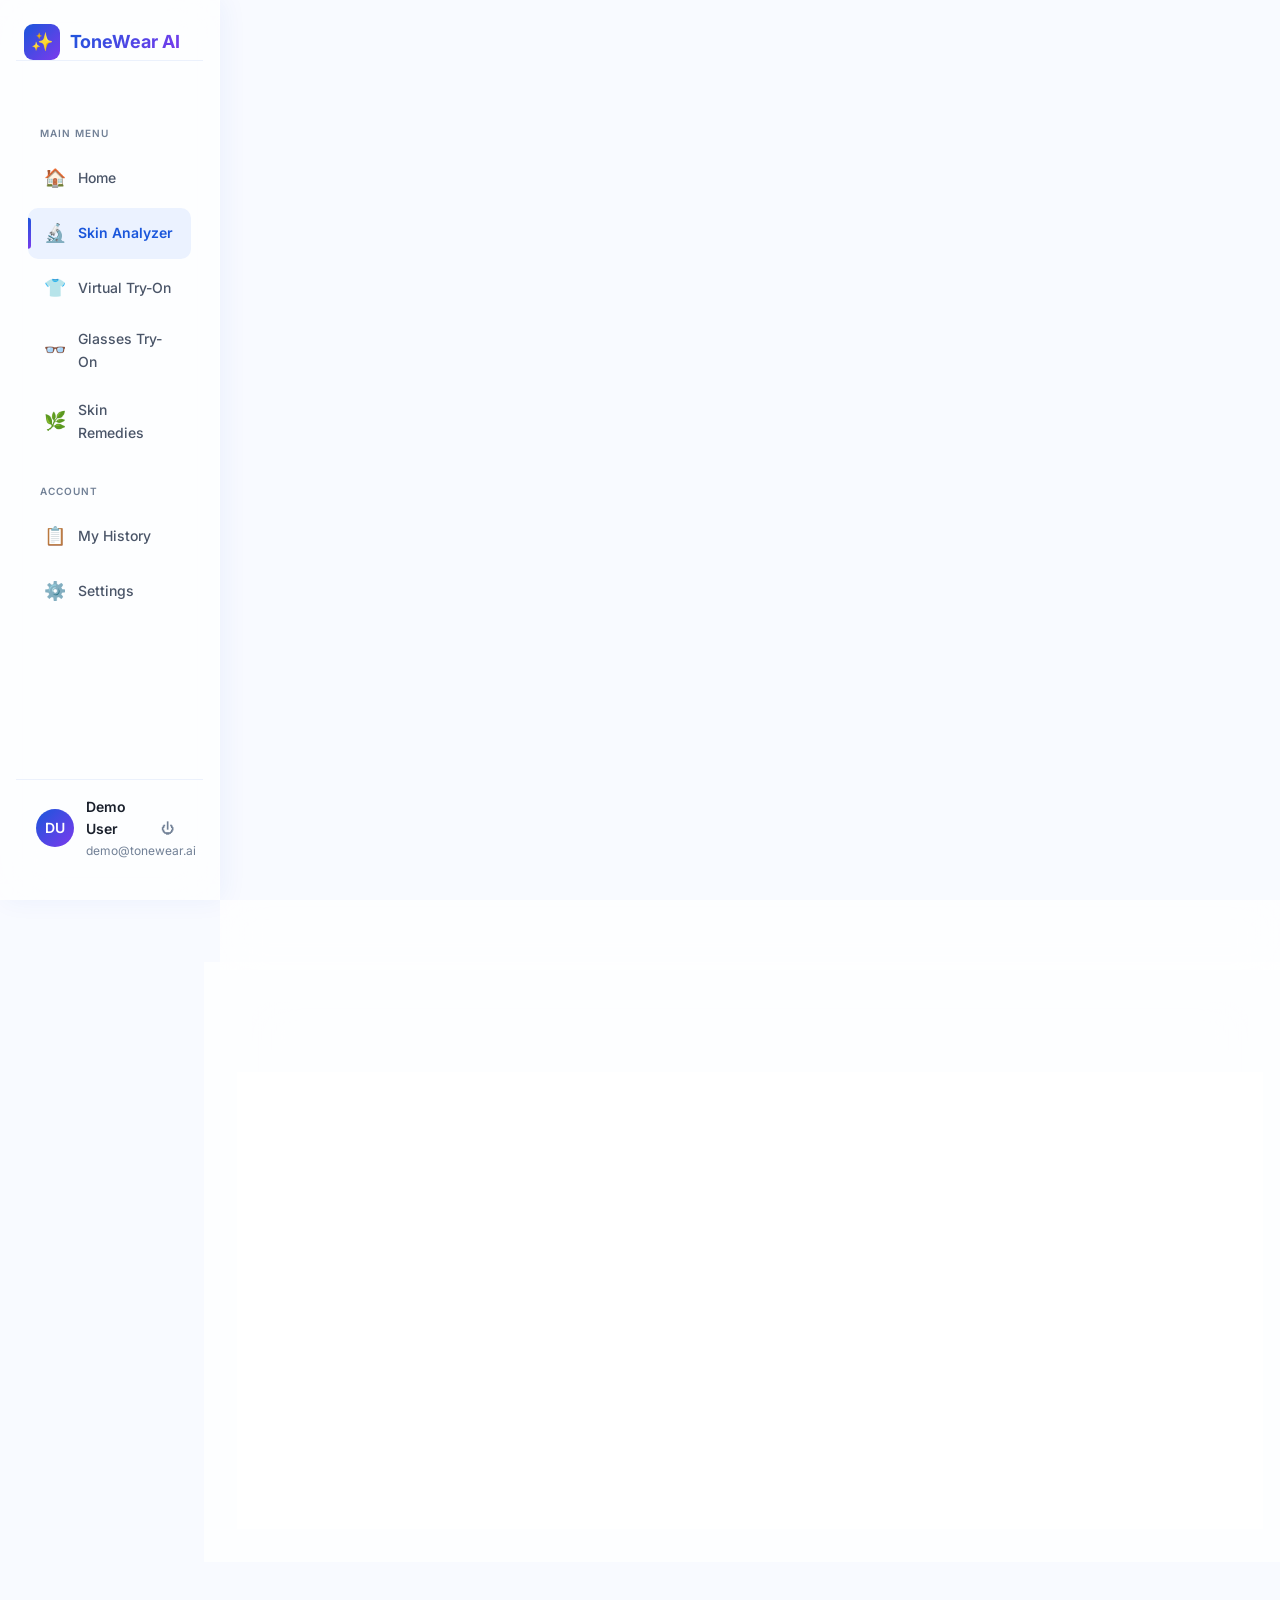
==== frontend/analyzer.html @ b50a4c29 "feat: ToneWear AI Initial Release - RAG, Claude, VTO" ====
<!DOCTYPE html>
<html lang="en" data-theme="light">
<head>
  <meta charset="UTF-8">
  <meta name="viewport" content="width=device-width, initial-scale=1.0">
  <title>Skin Analyzer — ToneWear AI</title>
  <meta name="description" content="Analyze your skin tone and get AI-powered outfit recommendations tailored to your culture and occasion.">
  <link rel="stylesheet" href="css/style.css">
  <link rel="stylesheet" href="css/components.css">
  <link rel="stylesheet" href="css/animations.css">
  <style>
    body { background: var(--bg-main); }

    /* ── Wizard ─────────────────────────────────── */
    .wizard-step {
      background: var(--bg-card);
      backdrop-filter: blur(20px);
      -webkit-backdrop-filter: blur(20px);
      border: 1px solid var(--border-glass);
      border-radius: 20px;
      box-shadow: var(--shadow-glass);
      padding: 32px;
      margin-bottom: 24px;
    }

    .wizard-step-header {
      display: flex;
      align-items: center;
      gap: 16px;
      margin-bottom: 28px;
    }

    .step-num {
      width: 40px; height: 40px;
      border-radius: 50%;
      background: var(--gradient);
      color: #fff;
      font-size: 16px;
      font-weight: 700;
      display: flex;
      align-items: center;
      justify-content: center;
      flex-shrink: 0;
      box-shadow: var(--shadow-btn);
    }

    .wizard-step-header h3 { font-size: 20px; font-weight: 700; }
    .wizard-step-header p  { font-size: 14px; color: var(--text-muted); margin-top: 2px; }

    /* Upload zone styles now in components.css (.upload-zone-universal) */

    /* ── Occasion Buttons ────────────────────────── */
    .occasions-grid {
      display: grid;
      grid-template-columns: repeat(4, 1fr);
      gap: 12px;
    }

    .occasion-btn {
      display: flex;
      flex-direction: column;
      align-items: center;
      gap: 8px;
      padding: 20px 12px;
      border-radius: 14px;
      border: 2px solid var(--border-default);
      background: var(--bg-card);
      backdrop-filter: blur(8px);
      cursor: pointer;
      transition: all var(--t-spring);
      position: relative;
    }

    .occasion-btn .occ-icon { font-size: 28px; }
    .occasion-btn .occ-name { font-size: 13px; font-weight: 600; color: var(--text-primary); }

    .occasion-btn:hover {
      border-color: var(--primary);
      background: var(--primary-light);
      transform: scale(1.04);
    }

    .occasion-btn.selected {
      border-color: var(--primary);
      background: var(--primary-light);
      transform: scale(1.06);
      box-shadow: 0 0 0 3px rgba(26,86,219,0.18);
    }

    .occasion-check {
      position: absolute;
      top: 6px; right: 8px;
      font-size: 16px;
      opacity: 0;
      transition: opacity var(--t-fast);
    }

    .occasion-btn.selected .occasion-check { opacity: 1; }

    /* ── Style Pills ─────────────────────────────── */
    .style-pills { display: flex; gap: 10px; flex-wrap: wrap; }

    .style-pill {
      display: flex;
      align-items: center;
      gap: 8px;
      padding: 12px 20px;
      border-radius: 50px;
      border: 2px solid var(--border-default);
      background: var(--bg-card);
      backdrop-filter: blur(8px);
      font-size: 14px;
      font-weight: 500;
      cursor: pointer;
      transition: all var(--t-spring);
      user-select: none;
    }

    .style-pill:hover { border-color: var(--primary); color: var(--primary); }

    .style-pill.selected {
      background: var(--gradient);
      color: #fff;
      border-color: transparent;
      font-weight: 600;
      transform: scale(1.04);
      box-shadow: var(--shadow-btn);
    }

    /* ── Loading Overlay ─────────────────────────── */
    #loading-overlay {
      position: fixed;
      inset: 0;
      background: rgba(248,250,255,0.88);
      backdrop-filter: blur(16px);
      z-index: var(--z-modal);
      display: flex;
      flex-direction: column;
      align-items: center;
      justify-content: center;
      gap: 28px;
      animation: fadeIn 0.3s ease;
    }

    .loading-text { font-size: 20px; font-weight: 600; color: var(--text-primary); text-align: center; }
    .loading-sub  { font-size: 14px; color: var(--text-muted); text-align: center; }

    .loading-progress {
      width: 320px;
      height: 8px;
      background: var(--border-subtle);
      border-radius: 50px;
      overflow: hidden;
    }

    #loading-progress-fill {
      height: 100%;
      background: var(--gradient);
      border-radius: 50px;
      width: 0%;
      transition: width 0.3s ease;
    }

    /* ── Results Section ─────────────────────────── */
    .results-grid {
      display: grid;
      grid-template-columns: 1fr 1fr;
      gap: 24px;
      margin-top: 32px;
    }

    .result-card {
      background: var(--bg-card);
      backdrop-filter: blur(20px);
      border: 1px solid var(--border-glass);
      border-radius: 20px;
      padding: 28px;
      box-shadow: var(--shadow-glass);
    }

    .result-card-title {
      font-size: 16px;
      font-weight: 700;
      margin-bottom: 20px;
      display: flex;
      align-items: center;
      gap: 8px;
    }

    .skin-tone-display {
      display: flex;
      align-items: center;
      gap: 20px;
      margin-bottom: 16px;
    }

    .tone-swatch {
      width: 80px; height: 80px;
      border-radius: 50%;
      border: 4px solid rgba(255,255,255,0.9);
      box-shadow: 0 4px 20px rgba(0,0,0,0.15);
      flex-shrink: 0;
    }

    .fitzpatrick-bar {
      display: flex;
      gap: 4px;
      margin-top: 8px;
    }

    .fitz-dot {
      width: 20px; height: 20px;
      border-radius: 50%;
      border: 2px solid rgba(255,255,255,0.8);
    }

    .fitz-dot.active { border-color: var(--primary); transform: scale(1.2); }

    .concern-tag {
      display: inline-flex;
      align-items: center;
      gap: 6px;
      padding: 6px 12px;
      border-radius: 50px;
      font-size: 12px;
      font-weight: 600;
      margin: 4px;
    }

    .concern-severity {
      background: rgba(0,0,0,0.08);
      padding: 2px 6px;
      border-radius: 50px;
      font-size: 10px;
    }

    .color-swatches-grid {
      display: grid;
      grid-template-columns: repeat(3, 1fr);
      gap: 12px;
    }

    .color-item {
      display: flex;
      flex-direction: column;
      align-items: center;
      gap: 8px;
      padding: 12px 8px;
      background: var(--bg-overlay, rgba(26,86,219,0.03));
      border-radius: 12px;
      text-align: center;
    }

    .color-swatch-item {
      width: 44px; height: 44px;
      border-radius: 50%;
      border: 3px solid rgba(255,255,255,0.9);
      box-shadow: 0 2px 10px rgba(0,0,0,0.12);
    }

    .outfit-cards-grid {
      display: grid;
      grid-template-columns: repeat(3, 1fr);
      gap: 20px;
      margin-top: 32px;
    }

    .outfit-card {
      background: var(--bg-card);
      backdrop-filter: blur(20px);
      border: 1px solid var(--border-glass);
      border-radius: 20px;
      overflow: hidden;
      box-shadow: var(--shadow-card);
      transition: transform var(--t-spring), box-shadow var(--t-base);
    }

    .outfit-card:hover { transform: translateY(-4px); box-shadow: var(--shadow-hover); }

    .outfit-image-placeholder {
      height: 160px;
      background: linear-gradient(135deg, var(--primary-light), var(--secondary-light));
      display: flex;
      align-items: center;
      justify-content: center;
      font-size: 56px;
      position: relative;
    }

    .recommended-badge {
      position: absolute;
      top: 10px;
      right: 10px;
      font-size: 11px;
    }

    .color-why-btn {
      border: none;
      background: none;
      cursor: pointer;
      font-weight: 500;
      padding: 2px 0;
    }

    .color-why-text { margin-top: 4px; line-height: 1.5; }

    /* ── Resume Banner ───────────────────────────── */
    #resume-banner {
      background: linear-gradient(135deg, #EBF2FF, #EDE9FF);
      border: 1px solid var(--border-glass);
      border-radius: 14px;
      padding: 16px 20px;
      display: flex;
      align-items: center;
      gap: 16px;
      margin-bottom: 24px;
    }

    /* ── Responsive ─────────────────────────────── */
    @media (max-width: 1023px) {
      .occasions-grid { grid-template-columns: repeat(4, 1fr); }
      .results-grid { grid-template-columns: 1fr; }
      .outfit-cards-grid { grid-template-columns: 1fr; }
    }

    @media (max-width: 767px) {
      .occasions-grid { grid-template-columns: repeat(4, 1fr); }
      .color-swatches-grid { grid-template-columns: repeat(3, 1fr); }
      .wizard-step { padding: 20px; }
    }

    @media (max-width: 480px) {
      .occasions-grid { grid-template-columns: repeat(2, 1fr); }
    }
  </style>
</head>
<body>

<!-- Sidebar Overlay -->
<div class="sidebar-overlay" id="sidebar-overlay" onclick="document.getElementById('sidebar').classList.remove('open');this.style.display='none';"></div>

<!-- ══════════════════════════════════════════════
     SIDEBAR
     ══════════════════════════════════════════════ -->
<aside class="sidebar" id="sidebar">
  <a href="index.html" class="sidebar-logo">
    <div class="sidebar-logo-icon">✨</div>
    <span class="sidebar-logo-text">ToneWear AI</span>
  </a>

  <nav class="sidebar-nav">
    <span class="nav-section-label">Main Menu</span>
    <a href="index.html"    class="nav-item" data-page="index.html">    <span class="nav-item-icon">🏠</span> Home </a>
    <a href="analyzer.html" class="nav-item active" data-page="analyzer.html"><span class="nav-item-icon">🔬</span> Skin Analyzer </a>
    <a href="tryon.html"    class="nav-item" data-page="tryon.html">    <span class="nav-item-icon">👕</span> Virtual Try-On </a>
    <a href="glasses.html"  class="nav-item" data-page="glasses.html">  <span class="nav-item-icon">👓</span> Glasses Try-On </a>
    <a href="remedies.html" class="nav-item" data-page="remedies.html"> <span class="nav-item-icon">🌿</span> Skin Remedies </a>

    <span class="nav-section-label" style="margin-top:8px">Account</span>
    <a href="history.html"  class="nav-item" data-page="history.html">  <span class="nav-item-icon">📋</span> My History </a>
    <a href="#"             class="nav-item">                            <span class="nav-item-icon">⚙️</span> Settings </a>
  </nav>

  <div class="sidebar-footer">
    <div class="sidebar-user">
      <div class="sidebar-avatar" id="sidebar-avatar">U</div>
      <div class="sidebar-user-info">
        <div class="sidebar-user-name"  id="sidebar-user-name">Loading...</div>
        <div class="sidebar-user-email" id="sidebar-user-email"></div>
      </div>
      <button class="sidebar-logout-btn" id="logout-btn" title="Sign out">⏻</button>
    </div>
  </div>
</aside>

<!-- ══════════════════════════════════════════════
     MAIN CONTENT
     ══════════════════════════════════════════════ -->
<div class="main-content">

  <!-- Topbar -->
  <div class="topbar">
    <button class="topbar-menu-btn" id="menu-btn">☰</button>
    <div>
      <div class="topbar-title">🔬 Skin Analyzer</div>
    </div>
    <div class="topbar-actions">
      <button id="theme-toggle" class="btn btn-ghost btn-icon"><span id="theme-icon">🌙</span></button>
      <a href="history.html" class="btn btn-ghost btn-sm hide-mobile">📋 History</a>
    </div>
  </div>

  <div class="page-container">

    <!-- Resume Previous Analysis Banner -->
    <div id="resume-banner" class="hidden">
      <span style="font-size:24px">⚡</span>
      <div style="flex:1">
        <div class="font-semibold">Previous analysis found!</div>
        <div class="text-sm text-muted">Resume your last skin analysis</div>
      </div>
      <button id="resume-analysis-btn" class="btn btn-primary btn-sm">Resume</button>
      <button onclick="document.getElementById('resume-banner').classList.add('hidden')" class="btn btn-ghost btn-sm">✕</button>
    </div>

    <div id="wizard-section">
      <!-- ── STEP 1: Upload ───────────────────────── -->
      <div class="wizard-step fade-up" id="step-1-section">
        <div class="wizard-step-header">
          <div class="step-num">1</div>
          <div>
            <h3>Upload Your Selfie</h3>
            <p>Take or upload a clear front-facing photo for best results</p>
          </div>
        </div>

        <!-- Universal Upload Zone -->
        <div class="upload-zone-universal" id="upload-zone" ondragover="event.preventDefault();this.classList.add('drag-over')" ondragleave="this.classList.remove('drag-over')" ondrop="handleZoneDrop(event)">

          <!-- Hidden file input -->
          <input type="file" id="selfie-input" accept="image/jpeg,image/png,image/webp" style="display:none" onchange="handleFileInputChange(event)">

          <!-- Default state -->
          <div id="uz-default-state">
            <span class="uz-icon">📷</span>
            <div class="uz-title">Drop your photo here</div>
            <div class="uz-subtitle">Drag &amp; drop or click to browse — JPG, PNG, WEBP (max 10MB)</div>
            <div class="uz-buttons">
              <button class="btn btn-primary" id="browse-btn" onclick="event.stopPropagation();document.getElementById('selfie-input').click()">
                📁 Browse Files
              </button>
              <button class="btn btn-secondary" id="camera-btn" onclick="event.stopPropagation();App.openCamera(handleFileSelect)">
                📷 Use Camera
              </button>
            </div>
            <div class="uz-tip">💡 Best results: Face forward, good lighting, no sunglasses</div>
          </div>

          <!-- Preview state (hidden until file selected) -->
          <div id="uz-preview-state" class="uz-preview-state hidden">
            <img id="photo-preview" class="uz-preview-img" src="" alt="Your selfie">
            <button class="uz-change-btn" onclick="event.stopPropagation();resetUploadZone('upload-zone','selfie-input','uz-default-state','uz-preview-state')">
              🔄 Change Photo
            </button>
          </div>

        </div>
      </div>

      <!-- ── STEP 2: Occasion ─────────────────────── -->
      <div class="wizard-step fade-up hidden" id="step-2-section">
        <div class="wizard-step-header">
          <div class="step-num">2</div>
          <div>
            <h3>What's the Occasion?</h3>
            <p>Select the event to get tailored outfit recommendations</p>
          </div>
        </div>

        <div class="occasions-grid">
          <button class="occasion-btn" data-occasion="Eid">
            <span class="occasion-check">✅</span>
            <span class="occ-icon">🕌</span>
            <span class="occ-name">Eid</span>
          </button>
          <button class="occasion-btn" data-occasion="Wedding">
            <span class="occasion-check">✅</span>
            <span class="occ-icon">💍</span>
            <span class="occ-name">Wedding</span>
          </button>
          <button class="occasion-btn" data-occasion="Interview">
            <span class="occasion-check">✅</span>
            <span class="occ-icon">💼</span>
            <span class="occ-name">Interview</span>
          </button>
          <button class="occasion-btn" data-occasion="University">
            <span class="occasion-check">✅</span>
            <span class="occ-icon">🎓</span>
            <span class="occ-name">University</span>
          </button>
          <button class="occasion-btn" data-occasion="Casual">
            <span class="occasion-check">✅</span>
            <span class="occ-icon">☕</span>
            <span class="occ-name">Casual</span>
          </button>
          <button class="occasion-btn" data-occasion="Date">
            <span class="occasion-check">✅</span>
            <span class="occ-icon">❤️</span>
            <span class="occ-name">Date</span>
          </button>
          <button class="occasion-btn" data-occasion="Office">
            <span class="occasion-check">✅</span>
            <span class="occ-icon">🏢</span>
            <span class="occ-name">Office</span>
          </button>
          <button class="occasion-btn" data-occasion="Graduation">
            <span class="occasion-check">✅</span>
            <span class="occ-icon">🎉</span>
            <span class="occ-name">Graduation</span>
          </button>
        </div>
      </div>

      <!-- ── STEP 3: Style Preference ─────────────── -->
      <div class="wizard-step fade-up hidden" id="step-3-section">
        <div class="wizard-step-header">
          <div class="step-num">3</div>
          <div>
            <h3>Your Fashion Style</h3>
            <p>Choose your preferred style (multi-select allowed)</p>
          </div>
        </div>

        <div class="style-pills">
          <div class="style-pill" data-style="Pakistani/Indian">🇵🇰 Pakistani / Indian</div>
          <div class="style-pill" data-style="Middle Eastern">🌙 Middle Eastern</div>
          <div class="style-pill" data-style="Western">🌍 Western</div>
          <div class="style-pill" data-style="Mix All">🎨 Mix All</div>
        </div>
      </div>

      <!-- ── STEP 4: Analyze Button ───────────────── -->
      <div class="wizard-step fade-up hidden" id="step-4-section" style="text-align:center;padding:40px">
        <div style="font-size:48px;margin-bottom:16px">🧠</div>
        <h3 style="font-size:22px;margin-bottom:8px">Ready to analyze!</h3>
        <p class="text-muted mb-8">AI will analyze your skin tone, detect concerns, and generate personalized recommendations</p>
        <button class="btn btn-primary btn-xl" id="analyze-btn" disabled>
          ✨ Analyze My Skin
        </button>
        <p class="text-sm text-muted mt-4">This takes about 5–8 seconds</p>
      </div>
    </div>

    <!-- ══════════════════════════════════════════
         LOADING OVERLAY
         ══════════════════════════════════════════ -->
    <div id="loading-overlay" class="hidden">
      <div class="spinner-ring-lg animate-spin"></div>
      <div class="loading-text" id="loading-step-text">Uploading your photo...</div>
      <div class="loading-progress">
        <div id="loading-progress-fill"></div>
      </div>
    </div>

    <!-- ══════════════════════════════════════════
         RESULTS SECTION
         ══════════════════════════════════════════ -->
    <div id="results-section" class="hidden mt-8">

      <div style="display:flex;align-items:center;justify-content:space-between;margin-bottom:32px;flex-wrap:wrap;gap:16px">
        <div>
          <h2 style="font-size:28px;font-weight:800;margin-bottom:4px">Your Analysis Results ✨</h2>
          <p class="text-muted">Personalized style guide based on your skin</p>
        </div>
        <button id="save-analysis-btn" class="btn btn-primary">💾 Save This Analysis</button>
      </div>

      <!-- A) Skin Tone + B) Concerns -->
      <div class="results-grid">
        <!-- Skin Tone Card -->
        <div class="result-card fade-up">
          <div class="result-card-title">🎨 Skin Tone Analysis</div>
          <div class="skin-tone-display">
            <div class="tone-swatch" id="skin-tone-swatch" style="background:#C8956C"></div>
            <div>
              <div style="font-size:22px;font-weight:800" id="skin-tone-name">Warm Olive</div>
              <div style="margin-top:6px;display:flex;gap:8px;align-items:center;flex-wrap:wrap">
                <span class="badge badge-warning" id="undertone-badge">Warm</span>
                <span class="badge badge-secondary" id="fitzpatrick-badge">Type IV</span>
              </div>
              <div class="fitzpatrick-bar mt-3">
                <div class="fitz-dot" style="background:#F5D9C4"></div>
                <div class="fitz-dot" style="background:#E8C4A0"></div>
                <div class="fitz-dot" style="background:#D4956C"></div>
                <div class="fitz-dot active" style="background:#C8956C"></div>
                <div class="fitz-dot" style="background:#8B5E3C"></div>
                <div class="fitz-dot" style="background:#4A2E1A"></div>
              </div>
              <div style="font-size:11px;color:var(--text-muted);margin-top:4px">Fitzpatrick Scale</div>
            </div>
          </div>
        </div>

        <!-- Skin Concerns Card -->
        <div class="result-card fade-up delay-100">
          <div class="result-card-title">🔎 Skin Concerns Detected</div>
          <div id="concerns-container" style="display:flex;flex-wrap:wrap;gap:8px;">
            <!-- Populated by JS -->
            <span class="badge badge-error concern-tag">🔴 Acne <span class="concern-severity">Mild</span></span>
            <span class="badge badge-warning concern-tag">🟤 Dark Spots <span class="concern-severity">Moderate</span></span>
            <span class="badge badge-primary concern-tag">💧 Oiliness <span class="concern-severity">Mild</span></span>
          </div>
          <div class="mt-5 pt-4" style="border-top:1px solid var(--border-subtle)">
            <a href="remedies.html" class="btn btn-secondary btn-sm">🌿 Get Skin Remedies →</a>
          </div>
        </div>
      </div>

      <!-- C) Color Palette Card -->
      <div class="result-card mt-6 fade-up">
        <div class="result-card-title">🎨 Your Color Palette</div>
        <div id="color-palette-container">
          <!-- Populated by JS -->
          <div class="mb-6">
            <h4 class="font-semibold mb-4">✅ Colors that suit you</h4>
            <div class="color-swatches-grid">
              <div class="color-item"><div class="color-swatch-item" style="background:#1a3a5c"></div><div class="font-medium text-sm">Deep Navy</div><div class="text-xs text-muted">#1a3a5c</div><button class="color-why-btn text-xs text-brand" onclick="toggleColorWhy(this)">Why? ▼</button><div class="color-why-text text-xs text-muted hidden">Creates elegant contrast with your warm olive undertone</div></div>
              <div class="color-item"><div class="color-swatch-item" style="background:#6b2d3a"></div><div class="font-medium text-sm">Burgundy</div><div class="text-xs text-muted">#6b2d3a</div><button class="color-why-btn text-xs text-brand" onclick="toggleColorWhy(this)">Why? ▼</button><div class="color-why-text text-xs text-muted hidden">Complements your skin warmth beautifully</div></div>
              <div class="color-item"><div class="color-swatch-item" style="background:#2d5a27"></div><div class="font-medium text-sm">Forest Green</div><div class="text-xs text-muted">#2d5a27</div><button class="color-why-btn text-xs text-brand" onclick="toggleColorWhy(this)">Why? ▼</button><div class="color-why-text text-xs text-muted hidden">Earthy tones harmonize with warm undertones</div></div>
              <div class="color-item"><div class="color-swatch-item" style="background:#8b4513"></div><div class="font-medium text-sm">Saddle Brown</div><div class="text-xs text-muted">#8b4513</div><button class="color-why-btn text-xs text-brand" onclick="toggleColorWhy(this)">Why? ▼</button><div class="color-why-text text-xs text-muted hidden">Monochromatic harmony with your skin tone</div></div>
              <div class="color-item"><div class="color-swatch-item" style="background:#4a0e8f"></div><div class="font-medium text-sm">Deep Purple</div><div class="text-xs text-muted">#4a0e8f</div><button class="color-why-btn text-xs text-brand" onclick="toggleColorWhy(this)">Why? ▼</button><div class="color-why-text text-xs text-muted hidden">Cool depth adds stunning contrast to warm skin</div></div>
              <div class="color-item"><div class="color-swatch-item" style="background:#c8860a"></div><div class="font-medium text-sm">Golden Amber</div><div class="text-xs text-muted">#c8860a</div><button class="color-why-btn text-xs text-brand" onclick="toggleColorWhy(this)">Why? ▼</button><div class="color-why-text text-xs text-muted hidden">Gold tones glow against warm olive skin</div></div>
            </div>
          </div>
          <div class="pt-5" style="border-top:1px solid var(--border-subtle)">
            <h4 class="font-semibold mb-4 text-error">🚫 Colors to avoid</h4>
            <div class="flex flex-col gap-3">
              <div class="flex items-center gap-3"><div class="color-swatch-item" style="background:#ff6b6b;width:36px;height:36px"></div><div><div class="font-medium text-sm">Bright Red</div><div class="text-xs text-muted">Clashes with warm undertones</div></div></div>
              <div class="flex items-center gap-3"><div class="color-swatch-item" style="background:#f0e68c;width:36px;height:36px"></div><div><div class="font-medium text-sm">Pale Yellow</div><div class="text-xs text-muted">Washes out warm olive complexion</div></div></div>
              <div class="flex items-center gap-3"><div class="color-swatch-item" style="background:#e0e0e0;width:36px;height:36px"></div><div><div class="font-medium text-sm">Light Gray</div><div class="text-xs text-muted">Creates ashy, dull appearance</div></div></div>
            </div>
          </div>
        </div>
      </div>

      <!-- D) Outfit Recommendations -->
      <div class="mt-8 fade-up">
        <h3 style="font-size:22px;font-weight:700;margin-bottom:24px">👔 Outfit Recommendations</h3>
        <div class="outfit-cards-grid" id="outfits-container">
          <!-- Populated by JS or default below -->
          <div class="outfit-card">
            <div class="outfit-image-placeholder" style="background:linear-gradient(135deg,#1a3a5c22,#0d2f7a22)">
              <span style="font-size:56px">👘</span>
              <span class="recommended-badge badge badge-primary">⭐ Recommended</span>
            </div>
            <div class="outfit-info p-5">
              <div class="flex items-center justify-between mb-2">
                <h4 class="font-semibold">Navy Shalwar Kameez</h4>
                <span class="badge badge-secondary" style="font-size:11px">Pakistani</span>
              </div>
              <span class="badge badge-gradient" style="font-size:11px;margin-bottom:12px;display:inline-flex">🕌 Eid</span>
              <p class="text-sm text-muted mb-4">Deep navy creates stunning contrast with your warm olive skin and looks regal for Eid celebrations.</p>
              <div class="flex gap-3">
                <a href="tryon.html" class="btn btn-primary btn-sm flex-1">👕 Try On</a>
                <a href="glasses.html" class="btn btn-secondary btn-sm flex-1">👓 Glasses</a>
              </div>
            </div>
          </div>

          <div class="outfit-card">
            <div class="outfit-image-placeholder" style="background:linear-gradient(135deg,#6b2d3a22,#4a1a2522)">
              <span style="font-size:56px">👗</span>
            </div>
            <div class="outfit-info p-5">
              <div class="flex items-center justify-between mb-2">
                <h4 class="font-semibold">Burgundy Kurta Set</h4>
                <span class="badge badge-secondary" style="font-size:11px">Kurta</span>
              </div>
              <span class="badge badge-gradient" style="font-size:11px;margin-bottom:12px;display:inline-flex">💍 Wedding</span>
              <p class="text-sm text-muted mb-4">Rich burgundy harmonizes with warm undertones while appearing luxurious for wedding events.</p>
              <div class="flex gap-3">
                <a href="tryon.html" class="btn btn-primary btn-sm flex-1">👕 Try On</a>
                <a href="glasses.html" class="btn btn-secondary btn-sm flex-1">👓 Glasses</a>
              </div>
            </div>
          </div>

          <div class="outfit-card">
            <div class="outfit-image-placeholder" style="background:linear-gradient(135deg,#2d5a2722,#1a3a1422)">
              <span style="font-size:56px">🥻</span>
            </div>
            <div class="outfit-info p-5">
              <div class="flex items-center justify-between mb-2">
                <h4 class="font-semibold">Forest Green Sherwani</h4>
                <span class="badge badge-secondary" style="font-size:11px">Sherwani</span>
              </div>
              <span class="badge badge-gradient" style="font-size:11px;margin-bottom:12px;display:inline-flex">🕌 Eid</span>
              <p class="text-sm text-muted mb-4">Earthy forest green is one of the most flattering tones for your skin type — classic and cultural.</p>
              <div class="flex gap-3">
                <a href="tryon.html" class="btn btn-primary btn-sm flex-1">👕 Try On</a>
                <a href="glasses.html" class="btn btn-secondary btn-sm flex-1">👓 Glasses</a>
              </div>
            </div>
          </div>
        </div>
      </div>

      <!-- E) Remedy Teaser -->
      <div class="result-card mt-6 fade-up" style="background:linear-gradient(135deg,rgba(56,161,105,0.08),rgba(26,86,219,0.05))">
        <div class="flex items-center gap-4">
          <span style="font-size:36px">🌿</span>
          <div style="flex:1">
            <h4 class="font-semibold">Skin Remedies Available</h4>
            <p class="text-sm text-muted">Based on your detected concerns (Acne, Dark Spots), we have personalized home remedies</p>
          </div>
          <a href="remedies.html" class="btn btn-primary btn-sm flex-shrink-0">View Remedies →</a>
        </div>
      </div>

    </div><!-- /results-section -->

  </div><!-- /page-container -->
</div><!-- /main-content -->

<!-- Bottom Tab Nav (Mobile) -->
<nav class="bottom-nav">
  <div class="bottom-nav-inner">
    <a href="index.html"    class="bottom-nav-item" data-page="index.html">    <span class="nav-icon">🏠</span>Home</a>
    <a href="analyzer.html" class="bottom-nav-item active" data-page="analyzer.html"><span class="nav-icon">🔬</span>Analyze</a>
    <a href="tryon.html"    class="bottom-nav-item" data-page="tryon.html">    <span class="nav-icon">👕</span>Try-On</a>
    <a href="glasses.html"  class="bottom-nav-item" data-page="glasses.html">  <span class="nav-icon">👓</span>Glasses</a>
    <a href="remedies.html" class="bottom-nav-item" data-page="remedies.html"> <span class="nav-icon">🌿</span>Remedies</a>
  </div>
</nav>

<script src="js/app.js"></script>
<script src="js/auth.js"></script>
<script src="js/api.js"></script>
<script src="js/analyzer.js"></script>

<script>
  /* ── Upload Zone Helpers ── */
  function handleFileInputChange(e) {
    const file = e.target.files[0];
    if (file) handleFileSelect(file);
  }

  function handleZoneDrop(e) {
    e.preventDefault();
    document.getElementById('upload-zone').classList.remove('drag-over');
    const file = e.dataTransfer.files[0];
    if (file) handleFileSelect(file);
  }

  function resetUploadZone(zoneId, inputId, defaultId, previewId) {
    selectedFile = null;
    document.getElementById(zoneId).classList.remove('drag-over');
    document.getElementById(inputId).value = '';
    document.getElementById(defaultId).classList.remove('hidden');
    document.getElementById(previewId).classList.add('hidden');
    document.getElementById('step-2-section').classList.add('hidden');
    document.getElementById('step-3-section').classList.add('hidden');
    document.getElementById('step-4-section').classList.add('hidden');
    document.getElementById('results-section').classList.add('hidden');
  }

  function toggleColorWhy(btn) {
    const text = btn.nextElementSibling;
    if (text) {
      text.classList.toggle('hidden');
      btn.textContent = text.classList.contains('hidden') ? 'Why? ▼' : 'Why? ▲';
    }
  }
</script>
</body>
</html>
---- frontend/css/style.css ----
/* =============================================================================
   TONEWEAR AI — GLOBAL STYLES + DESIGN SYSTEM
   style.css — Import this first on every page
   ============================================================================= */

@import url('https://fonts.googleapis.com/css2?family=Inter:wght@400;500;600;700;800&display=swap');

/* ── Design Tokens ─────────────────────────────────────────────────── */
:root {
  /* Colors */
  --primary:           #1A56DB;
  --primary-dark:      #1344B0;
  --primary-light:     #EBF2FF;
  --secondary:         #7C3AED;
  --secondary-light:   #EDE9FF;
  --accent:            #F59E0B;

  /* Gradients */
  --gradient:          linear-gradient(135deg, #1A56DB 0%, #7C3AED 100%);
  --gradient-soft:     linear-gradient(135deg, rgba(26,86,219,0.10), rgba(124,58,237,0.10));
  --gradient-hero:     linear-gradient(135deg, #EBF2FF 0%, #EDE9FF 50%, #F8FAFF 100%);

  /* Backgrounds */
  --bg-main:           #F8FAFF;
  --bg-card:           rgba(255, 255, 255, 0.70);
  --bg-card-hover:     rgba(255, 255, 255, 0.90);
  --bg-sidebar:        rgba(248, 250, 255, 0.98);
  --bg-input:          rgba(255, 255, 255, 0.85);

  /* Glass */
  --border-glass:      rgba(255, 255, 255, 0.50);
  --border-glass-2:    rgba(255, 255, 255, 0.25);

  /* Shadows */
  --shadow-glass:      0 8px 32px rgba(26, 86, 219, 0.08);
  --shadow-card:       0 4px 20px rgba(26, 86, 219, 0.06);
  --shadow-hover:      0 16px 48px rgba(26, 86, 219, 0.14);
  --shadow-btn:        0 4px 16px rgba(26, 86, 219, 0.30);
  --shadow-btn-hover:  0 8px 24px rgba(26, 86, 219, 0.45);
  --shadow-sidebar:    4px 0 24px rgba(26, 86, 219, 0.06);

  /* Text */
  --text-primary:      #1A202C;
  --text-secondary:    #4A5568;
  --text-muted:        #718096;
  --text-placeholder:  #A0AEC0;
  --text-inverse:      #FFFFFF;

  /* Semantic */
  --success:           #38A169;
  --success-light:     #F0FFF4;
  --warning:           #D69E2E;
  --warning-light:     #FFFBEB;
  --error:             #E53E3E;
  --error-light:       #FFF5F5;
  --info:              #3182CE;
  --info-light:        #EBF8FF;

  /* Borders */
  --border-subtle:     rgba(26, 86, 219, 0.08);
  --border-default:    rgba(26, 86, 219, 0.14);
  --border-strong:     rgba(26, 86, 219, 0.24);

  /* Radii */
  --radius-card:       20px;
  --radius-btn:        12px;
  --radius-sm:         8px;
  --radius-lg:         24px;
  --radius-pill:       50px;
  --radius-circle:     50%;

  /* Spacing */
  --sp-1: 4px; --sp-2: 8px; --sp-3: 12px; --sp-4: 16px;
  --sp-5: 20px; --sp-6: 24px; --sp-8: 32px; --sp-10: 40px;
  --sp-12: 48px; --sp-16: 64px; --sp-20: 80px;

  /* Typography */
  --font:              'Inter', -apple-system, BlinkMacSystemFont, sans-serif;
  --text-xs:  12px; --text-sm:  14px; --text-base: 16px;
  --text-md:  18px; --text-lg:  20px; --text-xl:   24px;
  --text-2xl: 28px; --text-3xl: 32px; --text-4xl:  40px;
  --text-5xl: 48px; --text-6xl: 56px; --text-7xl:  64px;

  /* Layout */
  --sidebar-w:         260px;
  --sidebar-w-laptop:  220px;
  --topbar-h:          70px;
  --max-w:             1400px;

  /* Z-index */
  --z-base: 1; --z-drop: 100; --z-sticky: 200;
  --z-overlay: 300; --z-modal: 400; --z-sidebar: 500;
  --z-topbar: 600; --z-toast: 700;

  /* Transitions */
  --t-fast:   0.15s ease;
  --t-base:   0.25s ease;
  --t-slow:   0.35s ease;
  --t-spring: 0.3s cubic-bezier(0.34, 1.56, 0.64, 1);
}

/* Dark mode */
[data-theme="dark"] {
  --bg-main:        #0D1117;
  --bg-card:        rgba(22, 30, 46, 0.80);
  --bg-card-hover:  rgba(30, 42, 64, 0.90);
  --bg-sidebar:     rgba(13, 18, 30, 0.98);
  --bg-input:       rgba(22, 30, 46, 0.80);
  --border-glass:   rgba(255, 255, 255, 0.08);
  --border-subtle:  rgba(255, 255, 255, 0.06);
  --border-default: rgba(255, 255, 255, 0.10);
  --text-primary:   #F7FAFC;
  --text-secondary: #CBD5E0;
  --text-muted:     #718096;
  --shadow-glass:   0 8px 32px rgba(0, 0, 0, 0.30);
  --shadow-card:    0 4px 20px rgba(0, 0, 0, 0.25);
  --shadow-hover:   0 16px 48px rgba(0, 0, 0, 0.40);
  --gradient-hero:  linear-gradient(135deg, #0D1117 0%, #161E2E 50%, #1A1035 100%);
  --primary-light:  rgba(26, 86, 219, 0.15);
  --secondary-light: rgba(124, 58, 237, 0.15);
  --success-light:  rgba(56, 161, 105, 0.12);
  --warning-light:  rgba(214, 158, 46, 0.12);
  --error-light:    rgba(229, 62, 62, 0.12);
}

/* ── CSS Reset ────────────────────────────────────────────────────── */
*, *::before, *::after { box-sizing: border-box; margin: 0; padding: 0; }

html {
  font-size: 16px;
  scroll-behavior: smooth;
  -webkit-text-size-adjust: 100%;
}

body {
  font-family: var(--font);
  font-size: var(--text-base);
  line-height: 1.6;
  color: var(--text-primary);
  background: var(--bg-main);
  -webkit-font-smoothing: antialiased;
  -moz-osx-font-smoothing: grayscale;
  overflow-x: hidden;
  min-height: 100vh;
  transition: background var(--t-slow), color var(--t-slow);
}

img, video { display: block; max-width: 100%; height: auto; }
a { color: var(--primary); text-decoration: none; transition: color var(--t-fast); }
a:hover { color: var(--primary-dark); }
ul, ol { list-style: none; }
button { cursor: pointer; border: none; background: none; font-family: inherit; }
input, textarea, select { font-family: inherit; font-size: inherit; }
h1,h2,h3,h4,h5,h6 { color: var(--text-primary); font-weight: 700; line-height: 1.2; letter-spacing: -0.02em; }
p { color: var(--text-secondary); line-height: 1.7; }

/* Scrollbar */
::-webkit-scrollbar { width: 6px; height: 6px; }
::-webkit-scrollbar-track { background: transparent; }
::-webkit-scrollbar-thumb { background: rgba(26,86,219,0.20); border-radius: 50px; }
::-webkit-scrollbar-thumb:hover { background: rgba(26,86,219,0.40); }

::selection { background: rgba(26,86,219,0.18); }

/* ── App Layout ──────────────────────────────────────────────────── */
.app-shell {
  display: flex;
  min-height: 100vh;
  background: var(--bg-main);
}

.main-content {
  margin-left: var(--sidebar-w);
  flex: 1;
  min-height: 100vh;
  display: flex;
  flex-direction: column;
  transition: margin-left var(--t-slow);
}

.page-container {
  padding: var(--sp-8);
  max-width: var(--max-w);
  margin: 0 auto;
  width: 100%;
  flex: 1;
}

/* ── Typography Helpers ──────────────────────────────────────────── */
.text-gradient {
  background: var(--gradient);
  -webkit-background-clip: text;
  -webkit-text-fill-color: transparent;
  background-clip: text;
}

.text-xs     { font-size: var(--text-xs); }
.text-sm     { font-size: var(--text-sm); }
.text-base   { font-size: var(--text-base); }
.text-md     { font-size: var(--text-md); }
.text-lg     { font-size: var(--text-lg); }
.text-xl     { font-size: var(--text-xl); }
.text-2xl    { font-size: var(--text-2xl); }
.text-3xl    { font-size: var(--text-3xl); }
.text-4xl    { font-size: var(--text-4xl); }
.text-5xl    { font-size: var(--text-5xl); }
.text-6xl    { font-size: var(--text-6xl); }

.font-medium   { font-weight: 500; }
.font-semibold { font-weight: 600; }
.font-bold     { font-weight: 700; }
.font-extrabold{ font-weight: 800; }

.text-primary-c  { color: var(--text-primary); }
.text-secondary-c{ color: var(--text-secondary); }
.text-muted      { color: var(--text-muted); }
.text-success    { color: var(--success); }
.text-warning    { color: var(--warning); }
.text-error      { color: var(--error); }
.text-center     { text-align: center; }
.text-left       { text-align: left; }
.text-right      { text-align: right; }
.text-truncate   { overflow: hidden; white-space: nowrap; text-overflow: ellipsis; }
.uppercase       { text-transform: uppercase; letter-spacing: 0.08em; }

/* ── Layout Utilities ────────────────────────────────────────────── */
.flex           { display: flex; }
.flex-col       { flex-direction: column; }
.items-center   { align-items: center; }
.items-start    { align-items: flex-start; }
.items-end      { align-items: flex-end; }
.justify-center { justify-content: center; }
.justify-between{ justify-content: space-between; }
.justify-end    { justify-content: flex-end; }
.flex-1         { flex: 1; }
.flex-wrap      { flex-wrap: wrap; }
.flex-shrink-0  { flex-shrink: 0; }
.gap-1 { gap: var(--sp-1); } .gap-2 { gap: var(--sp-2); }
.gap-3 { gap: var(--sp-3); } .gap-4 { gap: var(--sp-4); }
.gap-5 { gap: var(--sp-5); } .gap-6 { gap: var(--sp-6); }
.gap-8 { gap: var(--sp-8); }

.grid { display: grid; }
.grid-2 { grid-template-columns: repeat(2, 1fr); }
.grid-3 { grid-template-columns: repeat(3, 1fr); }
.grid-4 { grid-template-columns: repeat(4, 1fr); }
.grid-auto { grid-template-columns: repeat(auto-fill, minmax(280px, 1fr)); }
.grid-auto-sm { grid-template-columns: repeat(auto-fill, minmax(220px, 1fr)); }

/* ── Spacing Utilities ───────────────────────────────────────────── */
.p-2  { padding: var(--sp-2); }  .p-3  { padding: var(--sp-3); }
.p-4  { padding: var(--sp-4); }  .p-5  { padding: var(--sp-5); }
.p-6  { padding: var(--sp-6); }  .p-8  { padding: var(--sp-8); }
.px-4 { padding-left: var(--sp-4); padding-right: var(--sp-4); }
.px-6 { padding-left: var(--sp-6); padding-right: var(--sp-6); }
.py-4 { padding-top: var(--sp-4); padding-bottom: var(--sp-4); }
.py-6 { padding-top: var(--sp-6); padding-bottom: var(--sp-6); }
.mt-2 { margin-top: var(--sp-2); }  .mt-4 { margin-top: var(--sp-4); }
.mt-6 { margin-top: var(--sp-6); }  .mt-8 { margin-top: var(--sp-8); }
.mb-2 { margin-bottom: var(--sp-2); }.mb-4 { margin-bottom: var(--sp-4); }
.mb-6 { margin-bottom: var(--sp-6); }.mb-8 { margin-bottom: var(--sp-8); }
.mb-12 { margin-bottom: var(--sp-12); }
.mt-auto { margin-top: auto; }
.mx-auto { margin-left: auto; margin-right: auto; }

/* ── Size Utilities ──────────────────────────────────────────────── */
.w-full   { width: 100%; }
.h-full   { height: 100%; }
.min-h-screen { min-height: 100vh; }
.max-w-lg { max-width: 512px; }
.max-w-xl { max-width: 640px; }

/* ── Position ────────────────────────────────────────────────────── */
.relative { position: relative; }
.absolute { position: absolute; }
.fixed    { position: fixed; }
.sticky   { position: sticky; }
.inset-0  { inset: 0; }
.z-modal  { z-index: var(--z-modal); }
.overflow-hidden { overflow: hidden; }
.overflow-auto   { overflow: auto; }

/* ── Visual ──────────────────────────────────────────────────────── */
.rounded-sm   { border-radius: var(--radius-sm); }
.rounded-md   { border-radius: var(--radius-btn); }
.rounded-lg   { border-radius: var(--radius-card); }
.rounded-xl   { border-radius: var(--radius-lg); }
.rounded-pill { border-radius: var(--radius-pill); }
.rounded-full { border-radius: var(--radius-circle); }

.border       { border: 1px solid var(--border-default); }
.border-glass { border: 1px solid var(--border-glass); }
.border-none  { border: none; }

.hidden        { display: none !important; }
.block         { display: block; }
.inline-flex   { display: inline-flex; }
.inline-block  { display: inline-block; }

.cursor-pointer { cursor: pointer; }
.pointer-none   { pointer-events: none; }
.user-select-none { user-select: none; }

.divider {
  width: 100%;
  height: 1px;
  background: var(--border-subtle);
  margin: var(--sp-5) 0;
}

/* ── Section Titles ──────────────────────────────────────────────── */
.section-label {
  font-size: var(--text-sm);
  font-weight: 600;
  text-transform: uppercase;
  letter-spacing: 0.1em;
  color: var(--primary);
  margin-bottom: var(--sp-3);
}

.section-title {
  font-size: clamp(var(--text-3xl), 4vw, var(--text-4xl));
  font-weight: 700;
  color: var(--text-primary);
  margin-bottom: var(--sp-4);
}

.section-subtitle {
  font-size: var(--text-md);
  color: var(--text-secondary);
  max-width: 600px;
  line-height: 1.7;
}

/* ── Responsive ──────────────────────────────────────────────────── */
@media (max-width: 1023px) {
  .main-content { margin-left: 0; }
  .page-container { padding: var(--sp-6); }
  .grid-3 { grid-template-columns: repeat(2, 1fr); }
  .grid-4 { grid-template-columns: repeat(2, 1fr); }
  .hide-tablet { display: none !important; }
}

@media (max-width: 767px) {
  .page-container { padding: var(--sp-4); padding-bottom: 90px; }
  .grid-2, .grid-3, .grid-4 { grid-template-columns: 1fr; }
  .hide-mobile { display: none !important; }
  .show-mobile { display: flex !important; }
}

@media (min-width: 1024px) and (max-width: 1439px) {
  :root { --sidebar-w: var(--sidebar-w-laptop); }
  .main-content { margin-left: var(--sidebar-w-laptop); }
}

@media (prefers-reduced-motion: reduce) {
  *, *::before, *::after {
    animation-duration: 0.01ms !important;
    transition-duration: 0.01ms !important;
  }
}
---- frontend/css/components.css ----
/* =============================================================================
   TONEWEAR AI — COMPONENTS CSS
   components.css — Navbar, Sidebar, Cards, Buttons, Forms, Badges
   ============================================================================= */

/* ══════════════════════════════════════════════
   GLASSMORPHISM CARDS
   ══════════════════════════════════════════════ */
.glass-card {
  background: var(--bg-card);
  backdrop-filter: blur(20px);
  -webkit-backdrop-filter: blur(20px);
  border: 1px solid var(--border-glass);
  border-radius: var(--radius-card);
  box-shadow: var(--shadow-glass);
  padding: var(--sp-6);
  transition: transform var(--t-spring), box-shadow var(--t-base), background var(--t-base);
}

.glass-card:hover {
  transform: translateY(-3px) scale(1.005);
  box-shadow: var(--shadow-hover);
  background: var(--bg-card-hover);
}

.glass-card-sm {
  background: var(--bg-card);
  backdrop-filter: blur(12px);
  -webkit-backdrop-filter: blur(12px);
  border: 1px solid var(--border-glass);
  border-radius: var(--radius-btn);
  box-shadow: var(--shadow-card);
  padding: var(--sp-4);
}

.glass-card-flat {
  background: var(--bg-card);
  backdrop-filter: blur(20px);
  -webkit-backdrop-filter: blur(20px);
  border: 1px solid var(--border-glass);
  border-radius: var(--radius-card);
  box-shadow: var(--shadow-card);
  padding: var(--sp-6);
}

/* Feature card hover lift */
.feature-card {
  background: var(--bg-card);
  backdrop-filter: blur(20px);
  -webkit-backdrop-filter: blur(20px);
  border: 1px solid var(--border-glass);
  border-radius: var(--radius-card);
  box-shadow: var(--shadow-card);
  padding: var(--sp-8);
  transition: transform var(--t-spring), box-shadow var(--t-base);
  cursor: default;
}

.feature-card:hover {
  transform: translateY(-6px);
  box-shadow: var(--shadow-hover);
  border-color: rgba(26, 86, 219, 0.20);
}

.feature-card .feature-icon {
  font-size: 40px;
  margin-bottom: var(--sp-4);
  display: block;
}

.feature-card h3 {
  font-size: var(--text-xl);
  font-weight: 600;
  margin-bottom: var(--sp-3);
}

.feature-card p {
  font-size: var(--text-sm);
  color: var(--text-muted);
  line-height: 1.6;
}

/* ══════════════════════════════════════════════
   BUTTONS
   ══════════════════════════════════════════════ */
.btn {
  display: inline-flex;
  align-items: center;
  justify-content: center;
  gap: var(--sp-2);
  font-weight: 600;
  font-size: var(--text-base);
  border-radius: var(--radius-btn);
  padding: 14px 28px;
  cursor: pointer;
  border: none;
  outline: none;
  white-space: nowrap;
  text-decoration: none;
  transition: transform var(--t-spring), box-shadow var(--t-base), opacity var(--t-fast);
  position: relative;
  overflow: hidden;
  user-select: none;
}

.btn:disabled {
  opacity: 0.45;
  cursor: not-allowed;
  pointer-events: none;
}

.btn:active { transform: scale(0.97) !important; }

.btn-primary {
  background: var(--gradient);
  color: #fff;
  box-shadow: var(--shadow-btn);
}
.btn-primary:hover {
  transform: scale(1.03);
  box-shadow: var(--shadow-btn-hover);
}

.btn-secondary {
  background: rgba(255, 255, 255, 0.85);
  color: var(--primary);
  border: 2px solid var(--primary);
  backdrop-filter: blur(8px);
}
.btn-secondary:hover {
  transform: scale(1.03);
  background: var(--primary-light);
  box-shadow: var(--shadow-card);
}

.btn-ghost {
  background: transparent;
  color: var(--text-secondary);
  border: 1.5px solid var(--border-default);
}
.btn-ghost:hover {
  border-color: var(--primary);
  color: var(--primary);
  background: var(--primary-light);
  transform: scale(1.02);
}

.btn-white {
  background: #fff;
  color: var(--primary);
  font-weight: 700;
  box-shadow: 0 4px 20px rgba(0,0,0,0.15);
}
.btn-white:hover {
  transform: scale(1.04);
  box-shadow: 0 8px 32px rgba(0,0,0,0.20);
}

.btn-danger {
  background: linear-gradient(135deg, #E53E3E, #C53030);
  color: #fff;
}
.btn-danger:hover { transform: scale(1.03); }

.btn-sm  { font-size: var(--text-sm);  padding: 10px 20px; border-radius: var(--radius-sm); }
.btn-lg  { font-size: var(--text-md);  padding: 18px 36px; border-radius: var(--radius-btn); }
.btn-xl  { font-size: var(--text-lg);  padding: 20px 48px; border-radius: var(--radius-card); }
.btn-full { width: 100%; }
.btn-icon { width: 44px; height: 44px; padding: 0; border-radius: var(--radius-sm); }

/* Loading spinner inside button */
.btn-loading {
  color: transparent !important;
  pointer-events: none;
}
.btn-loading::after {
  content: '';
  position: absolute;
  width: 18px; height: 18px;
  border: 2px solid rgba(255,255,255,0.3);
  border-top-color: #fff;
  border-radius: 50%;
  animation: spin 0.7s linear infinite;
}

/* ══════════════════════════════════════════════
   NAVBAR (Landing Page)
   ══════════════════════════════════════════════ */
.navbar {
  position: sticky;
  top: 0;
  z-index: var(--z-topbar);
  padding: 0 var(--sp-8);
  height: 72px;
  display: flex;
  align-items: center;
  justify-content: space-between;
  transition: background var(--t-base), backdrop-filter var(--t-base), box-shadow var(--t-base);
}

.navbar.scrolled {
  background: rgba(248, 250, 255, 0.92);
  backdrop-filter: blur(20px);
  -webkit-backdrop-filter: blur(20px);
  box-shadow: 0 1px 20px rgba(26,86,219,0.08);
}

.nav-logo {
  display: flex;
  align-items: center;
  gap: var(--sp-3);
  text-decoration: none;
}

.nav-logo-icon {
  width: 38px;
  height: 38px;
  background: var(--gradient);
  border-radius: 10px;
  display: flex;
  align-items: center;
  justify-content: center;
  font-size: 18px;
  flex-shrink: 0;
}

.nav-logo-text {
  font-size: var(--text-xl);
  font-weight: 700;
  background: var(--gradient);
  -webkit-background-clip: text;
  -webkit-text-fill-color: transparent;
  background-clip: text;
}

.nav-links {
  display: flex;
  align-items: center;
  gap: var(--sp-8);
}

.nav-link {
  font-size: var(--text-sm);
  font-weight: 500;
  color: var(--text-secondary);
  text-decoration: none;
  transition: color var(--t-fast);
  position: relative;
}

.nav-link::after {
  content: '';
  position: absolute;
  bottom: -4px;
  left: 0;
  width: 0;
  height: 2px;
  background: var(--gradient);
  border-radius: 2px;
  transition: width var(--t-base);
}

.nav-link:hover { color: var(--primary); }
.nav-link:hover::after { width: 100%; }

.nav-right { display: flex; align-items: center; gap: var(--sp-4); }

/* Hamburger */
.hamburger {
  display: none;
  flex-direction: column;
  gap: 5px;
  cursor: pointer;
  padding: var(--sp-2);
}

.hamburger span {
  display: block;
  width: 24px;
  height: 2px;
  background: var(--text-primary);
  border-radius: 2px;
  transition: all var(--t-base);
}

.hamburger.open span:nth-child(1) { transform: translateY(7px) rotate(45deg); }
.hamburger.open span:nth-child(2) { opacity: 0; }
.hamburger.open span:nth-child(3) { transform: translateY(-7px) rotate(-45deg); }

/* Mobile nav overlay */
.mobile-nav {
  position: fixed;
  inset: 0;
  background: rgba(248,250,255,0.98);
  backdrop-filter: blur(30px);
  -webkit-backdrop-filter: blur(30px);
  z-index: calc(var(--z-topbar) - 1);
  display: flex;
  flex-direction: column;
  align-items: center;
  justify-content: center;
  gap: var(--sp-8);
  opacity: 0;
  pointer-events: none;
  transition: opacity var(--t-base);
}

.mobile-nav.open { opacity: 1; pointer-events: all; }

.mobile-nav .nav-link {
  font-size: var(--text-2xl);
  font-weight: 600;
  color: var(--text-primary);
}

/* ══════════════════════════════════════════════
   SIDEBAR
   ══════════════════════════════════════════════ */
.sidebar {
  width: var(--sidebar-w);
  height: 100vh;
  background: var(--bg-sidebar);
  border-right: 1px solid var(--border-subtle);
  box-shadow: var(--shadow-sidebar);
  display: flex;
  flex-direction: column;
  position: fixed;
  left: 0;
  top: 0;
  bottom: 0;
  z-index: var(--z-sidebar);
  overflow-y: auto;
  overflow-x: hidden;
  transition: transform var(--t-slow);
}

.sidebar-logo {
  padding: var(--sp-6) var(--sp-5);
  display: flex;
  align-items: center;
  gap: var(--sp-3);
  border-bottom: 1px solid var(--border-subtle);
  text-decoration: none;
  flex-shrink: 0;
}

.sidebar-logo-icon {
  width: 36px;
  height: 36px;
  background: var(--gradient);
  border-radius: 9px;
  display: flex;
  align-items: center;
  justify-content: center;
  font-size: 18px;
  flex-shrink: 0;
}

.sidebar-logo-text {
  font-size: var(--text-md);
  font-weight: 700;
  background: var(--gradient);
  -webkit-background-clip: text;
  -webkit-text-fill-color: transparent;
  background-clip: text;
}

.sidebar-nav {
  flex: 1;
  padding: var(--sp-4) var(--sp-3);
  display: flex;
  flex-direction: column;
  gap: 2px;
}

.nav-section-label {
  font-size: 10px;
  font-weight: 600;
  text-transform: uppercase;
  letter-spacing: 0.1em;
  color: var(--text-muted);
  padding: var(--sp-4) var(--sp-3) var(--sp-2);
}

.nav-item {
  display: flex;
  align-items: center;
  gap: var(--sp-3);
  padding: 11px var(--sp-4);
  border-radius: 10px;
  color: var(--text-secondary);
  font-size: var(--text-sm);
  font-weight: 500;
  text-decoration: none;
  cursor: pointer;
  transition: all var(--t-base);
  position: relative;
}

.nav-item:hover {
  background: var(--primary-light);
  color: var(--primary);
}

.nav-item.active {
  background: var(--primary-light);
  color: var(--primary);
  font-weight: 600;
}

.nav-item.active::before {
  content: '';
  position: absolute;
  left: 0;
  top: 50%;
  transform: translateY(-50%);
  width: 3px;
  height: 60%;
  background: var(--gradient);
  border-radius: 0 3px 3px 0;
}

.nav-item-icon { font-size: 18px; flex-shrink: 0; }
.nav-item-badge {
  margin-left: auto;
  background: var(--gradient);
  color: #fff;
  font-size: 10px;
  font-weight: 700;
  padding: 2px 7px;
  border-radius: 50px;
  min-width: 20px;
  text-align: center;
}

.sidebar-footer {
  padding: var(--sp-4) var(--sp-5);
  border-top: 1px solid var(--border-subtle);
  flex-shrink: 0;
}

.sidebar-user {
  display: flex;
  align-items: center;
  gap: var(--sp-3);
}

.sidebar-avatar {
  width: 38px;
  height: 38px;
  border-radius: 50%;
  background: var(--gradient);
  color: #fff;
  display: flex;
  align-items: center;
  justify-content: center;
  font-weight: 600;
  font-size: var(--text-sm);
  flex-shrink: 0;
}

.sidebar-user-info { flex: 1; min-width: 0; }
.sidebar-user-name { font-size: var(--text-sm); font-weight: 600; color: var(--text-primary); }
.sidebar-user-email { font-size: var(--text-xs); color: var(--text-muted); }

.sidebar-logout-btn {
  width: 32px;
  height: 32px;
  border-radius: var(--radius-sm);
  display: flex;
  align-items: center;
  justify-content: center;
  color: var(--text-muted);
  cursor: pointer;
  transition: all var(--t-fast);
}
.sidebar-logout-btn:hover { background: var(--error-light); color: var(--error); }

/* Sidebar toggle for tablet */
.sidebar-overlay {
  display: none;
  position: fixed;
  inset: 0;
  background: rgba(0,0,0,0.35);
  z-index: calc(var(--z-sidebar) - 1);
}

/* ══════════════════════════════════════════════
   TOPBAR (App Pages)
   ══════════════════════════════════════════════ */
.topbar {
  height: var(--topbar-h);
  background: var(--bg-card);
  backdrop-filter: blur(20px);
  -webkit-backdrop-filter: blur(20px);
  border-bottom: 1px solid var(--border-subtle);
  display: flex;
  align-items: center;
  padding: 0 var(--sp-8);
  position: sticky;
  top: 0;
  z-index: var(--z-topbar);
  gap: var(--sp-4);
}

.topbar-menu-btn {
  display: none;
  width: 40px;
  height: 40px;
  align-items: center;
  justify-content: center;
  border-radius: var(--radius-sm);
  cursor: pointer;
  color: var(--text-secondary);
  transition: all var(--t-fast);
}
.topbar-menu-btn:hover { background: var(--bg-overlay, rgba(26,86,219,0.05)); color: var(--primary); }

.topbar-title { font-size: var(--text-xl); font-weight: 700; flex: 1; }
.topbar-actions { display: flex; align-items: center; gap: var(--sp-3); }

/* ══════════════════════════════════════════════
   BOTTOM TAB BAR (Mobile)
   ══════════════════════════════════════════════ */
.bottom-nav {
  display: none;
  position: fixed;
  bottom: 0;
  left: 0;
  right: 0;
  background: var(--bg-card);
  backdrop-filter: blur(20px);
  -webkit-backdrop-filter: blur(20px);
  border-top: 1px solid var(--border-subtle);
  z-index: var(--z-topbar);
  padding-bottom: env(safe-area-inset-bottom, 0px);
}

.bottom-nav-inner {
  display: flex;
  height: 64px;
}

.bottom-nav-item {
  flex: 1;
  display: flex;
  flex-direction: column;
  align-items: center;
  justify-content: center;
  gap: 3px;
  color: var(--text-muted);
  font-size: 10px;
  font-weight: 500;
  cursor: pointer;
  text-decoration: none;
  transition: color var(--t-fast);
}

.bottom-nav-item .nav-icon { font-size: 20px; }
.bottom-nav-item.active { color: var(--primary); }

/* ══════════════════════════════════════════════
   BADGES & TAGS
   ══════════════════════════════════════════════ */
.badge {
  display: inline-flex;
  align-items: center;
  gap: 4px;
  padding: 4px 10px;
  border-radius: 50px;
  font-size: var(--text-xs);
  font-weight: 600;
  white-space: nowrap;
}

.badge-primary   { background: var(--primary-light);   color: var(--primary); }
.badge-secondary { background: var(--secondary-light); color: var(--secondary); }
.badge-success   { background: var(--success-light);   color: var(--success); }
.badge-warning   { background: var(--warning-light);   color: var(--warning); }
.badge-error     { background: var(--error-light);     color: var(--error); }
.badge-gradient  { background: var(--gradient);        color: #fff; }

.pill-badge {
  display: inline-flex;
  align-items: center;
  gap: var(--sp-2);
  padding: 8px 16px;
  border-radius: 50px;
  font-size: var(--text-sm);
  font-weight: 500;
  background: var(--bg-card);
  backdrop-filter: blur(8px);
  border: 1px solid var(--border-glass);
  box-shadow: var(--shadow-card);
}

/* ══════════════════════════════════════════════
   FORMS
   ══════════════════════════════════════════════ */
.form-group {
  display: flex;
  flex-direction: column;
  gap: var(--sp-2);
}

.form-label {
  font-size: var(--text-sm);
  font-weight: 500;
  color: var(--text-primary);
}

.form-input {
  width: 100%;
  padding: 13px 16px;
  background: var(--bg-input);
  backdrop-filter: blur(8px);
  border: 1.5px solid var(--border-default);
  border-radius: var(--radius-btn);
  color: var(--text-primary);
  font-size: var(--text-base);
  transition: border-color var(--t-fast), box-shadow var(--t-fast);
  outline: none;
}

.form-input::placeholder { color: var(--text-placeholder); }
.form-input:focus {
  border-color: var(--primary);
  box-shadow: 0 0 0 3px rgba(26,86,219,0.12);
}

.form-error   { font-size: var(--text-xs); color: var(--error); }
.form-hint    { font-size: var(--text-xs); color: var(--text-muted); }

/* ══════════════════════════════════════════════
   UNIVERSAL UPLOAD ZONE (analyzer, tryon, glasses)
   ══════════════════════════════════════════════ */
.upload-zone-universal {
  border: 2.5px dashed rgba(26,86,219,0.25);
  border-radius: 20px;
  background: rgba(255,255,255,0.70);
  backdrop-filter: blur(20px);
  -webkit-backdrop-filter: blur(20px);
  box-shadow: 0 8px 32px rgba(26,86,219,0.06);
  padding: 52px 32px 40px;
  text-align: center;
  cursor: pointer;
  transition: all 0.25s ease;
  position: relative;
  overflow: hidden;
}

.upload-zone-universal::before {
  content: '';
  position: absolute;
  inset: 0;
  background: radial-gradient(circle at 50% 0%, rgba(26,86,219,0.04) 0%, transparent 70%);
  pointer-events: none;
}

.upload-zone-universal:hover,
.upload-zone-universal.drag-over {
  border-color: var(--primary);
  background: rgba(235,242,255,0.85);
  transform: scale(1.008);
  box-shadow: 0 12px 40px rgba(26,86,219,0.12);
}

.uz-icon {
  font-size: 64px;
  display: block;
  margin-bottom: 16px;
  line-height: 1;
  transition: transform 0.3s cubic-bezier(0.34,1.56,0.64,1);
}

.upload-zone-universal:hover .uz-icon { transform: scale(1.1) translateY(-2px); }

.uz-title {
  font-size: 22px;
  font-weight: 700;
  color: var(--text-primary);
  margin-bottom: 8px;
}

.uz-subtitle {
  font-size: 14px;
  color: var(--text-muted);
  margin-bottom: 28px;
  line-height: 1.5;
}

.uz-buttons {
  display: flex;
  gap: 12px;
  justify-content: center;
  flex-wrap: wrap;
  margin-bottom: 20px;
  position: relative;
  z-index: 1;
}

.uz-tip { font-size: 12px; color: var(--text-muted); margin-top: 4px; }

.uz-preview-state {
  display: flex;
  flex-direction: column;
  align-items: center;
  gap: 16px;
}

.uz-preview-img {
  width: 100%;
  max-height: 320px;
  object-fit: cover;
  border-radius: 14px;
  border: 2px solid var(--border-glass);
  box-shadow: 0 8px 32px rgba(0,0,0,0.10);
}

.uz-change-btn {
  display: inline-flex;
  align-items: center;
  gap: 6px;
  padding: 10px 22px;
  border-radius: 50px;
  background: rgba(255,255,255,0.9);
  border: 1.5px solid var(--border-default);
  font-size: 13px;
  font-weight: 600;
  cursor: pointer;
  color: var(--text-secondary);
  transition: all var(--t-fast);
  backdrop-filter: blur(8px);
}

.uz-change-btn:hover { border-color: var(--primary); color: var(--primary); background: var(--primary-light); }

/* Legacy .upload-zone kept for compat */
.upload-zone {
  border: 2px dashed var(--border-default);
  border-radius: var(--radius-card);
  background: var(--bg-card);
  backdrop-filter: blur(20px);
  -webkit-backdrop-filter: blur(20px);
  padding: var(--sp-12) var(--sp-8);
  text-align: center;
  cursor: pointer;
  transition: all var(--t-base);
  position: relative;
}

.upload-zone:hover,
.upload-zone.drag-over { border-color: var(--primary); background: var(--primary-light); transform: scale(1.01); }

.upload-zone input[type="file"] { position: absolute; inset: 0; opacity: 0; cursor: pointer; width: 100%; height: 100%; }

.upload-icon { font-size: 56px; margin-bottom: var(--sp-4); }
.upload-title { font-size: var(--text-xl); font-weight: 600; margin-bottom: var(--sp-2); }
.upload-sub   { font-size: var(--text-sm); color: var(--text-muted); margin-bottom: var(--sp-6); }

/* ══════════════════════════════════════════════
   TOAST NOTIFICATIONS
   ══════════════════════════════════════════════ */
.toast-container {
  position: fixed;
  bottom: var(--sp-6);
  right: var(--sp-6);
  z-index: var(--z-toast);
  display: flex;
  flex-direction: column;
  gap: var(--sp-3);
}

.toast {
  display: flex;
  align-items: center;
  gap: var(--sp-3);
  padding: var(--sp-4) var(--sp-5);
  background: var(--bg-card);
  backdrop-filter: blur(20px);
  -webkit-backdrop-filter: blur(20px);
  border: 1px solid var(--border-glass);
  border-radius: 14px;
  box-shadow: 0 8px 32px rgba(0,0,0,0.12);
  min-width: 300px;
  max-width: 400px;
  animation: slideInRight 0.4s cubic-bezier(0.34, 1.56, 0.64, 1) both;
  position: relative;
  overflow: hidden;
}

.toast.dismissing { animation: slideOutRight 0.3s ease forwards; }
.toast-success { border-left: 3px solid var(--success); }
.toast-error   { border-left: 3px solid var(--error); }
.toast-warning { border-left: 3px solid var(--warning); }
.toast-info    { border-left: 3px solid var(--primary); }

.toast-icon { font-size: 20px; flex-shrink: 0; }
.toast-content { flex: 1; }
.toast-title   { font-size: var(--text-sm); font-weight: 600; color: var(--text-primary); }
.toast-msg     { font-size: var(--text-xs); color: var(--text-muted); margin-top: 2px; }

.toast-close {
  width: 26px; height: 26px;
  border-radius: 50%;
  display: flex;
  align-items: center;
  justify-content: center;
  color: var(--text-muted);
  cursor: pointer;
  font-size: 16px;
  transition: all var(--t-fast);
  flex-shrink: 0;
}
.toast-close:hover { background: rgba(0,0,0,0.06); color: var(--text-primary); }

.toast-progress {
  position: absolute;
  bottom: 0; left: 0;
  height: 3px;
  background: var(--gradient);
  animation: toastProgress 3s linear forwards;
}

/* ══════════════════════════════════════════════
   MODAL
   ══════════════════════════════════════════════ */
.modal-overlay {
  position: fixed;
  inset: 0;
  background: rgba(0,0,0,0.35);
  backdrop-filter: blur(4px);
  z-index: var(--z-modal);
  display: flex;
  align-items: center;
  justify-content: center;
  padding: var(--sp-5);
  animation: fadeIn 0.25s ease;
}

.modal {
  background: rgba(255,255,255,0.96);
  backdrop-filter: blur(30px);
  border: 1px solid var(--border-glass);
  border-radius: var(--radius-lg);
  box-shadow: 0 24px 80px rgba(0,0,0,0.20);
  width: 100%;
  max-width: 540px;
  max-height: 90vh;
  overflow-y: auto;
  animation: scaleIn 0.3s cubic-bezier(0.34, 1.56, 0.64, 1);
}

[data-theme="dark"] .modal { background: rgba(22,30,46,0.96); }

.modal-header {
  padding: var(--sp-6) var(--sp-6) var(--sp-4);
  border-bottom: 1px solid var(--border-subtle);
  display: flex;
  align-items: center;
  justify-content: space-between;
}

.modal-body   { padding: var(--sp-6); }
.modal-footer {
  padding: var(--sp-4) var(--sp-6) var(--sp-6);
  display: flex;
  gap: var(--sp-3);
  justify-content: flex-end;
}

/* ══════════════════════════════════════════════
   TABS
   ══════════════════════════════════════════════ */
.tabs-wrapper {
  display: flex;
  gap: 0;
  background: var(--bg-card);
  backdrop-filter: blur(12px);
  border: 1px solid var(--border-subtle);
  border-radius: var(--radius-btn);
  padding: 4px;
  width: fit-content;
}

.tab-btn {
  display: flex;
  align-items: center;
  gap: var(--sp-2);
  padding: 10px 22px;
  font-size: var(--text-sm);
  font-weight: 500;
  color: var(--text-muted);
  border-radius: var(--radius-sm);
  cursor: pointer;
  transition: all var(--t-base);
  white-space: nowrap;
  border: none;
  background: transparent;
}

.tab-btn:hover { color: var(--text-primary); }
.tab-btn.active {
  background: var(--gradient);
  color: #fff;
  font-weight: 600;
  box-shadow: var(--shadow-btn);
}

/* Underline tabs (page-specific) */
.tabs-underline {
  display: flex;
  border-bottom: 2px solid var(--border-subtle);
  gap: 0;
  margin-bottom: var(--sp-6);
}

.tab-underline-btn {
  padding: var(--sp-3) var(--sp-6);
  font-size: var(--text-sm);
  font-weight: 500;
  color: var(--text-muted);
  cursor: pointer;
  border: none;
  background: transparent;
  border-bottom: 2px solid transparent;
  margin-bottom: -2px;
  transition: all var(--t-fast);
  display: flex;
  align-items: center;
  gap: var(--sp-2);
}

.tab-underline-btn:hover { color: var(--primary); }
.tab-underline-btn.active {
  color: var(--primary);
  font-weight: 600;
  border-bottom-color: var(--primary);
}

/* ══════════════════════════════════════════════
   AVATAR
   ══════════════════════════════════════════════ */
.avatar {
  border-radius: 50%;
  object-fit: cover;
  flex-shrink: 0;
}
.avatar-sm  { width: 36px;  height: 36px; }
.avatar-md  { width: 48px;  height: 48px; }
.avatar-lg  { width: 64px;  height: 64px; }

.avatar-placeholder {
  display: flex;
  align-items: center;
  justify-content: center;
  background: var(--gradient);
  color: #fff;
  font-weight: 600;
  border-radius: 50%;
}

/* ══════════════════════════════════════════════
   SKELETON LOADING
   ══════════════════════════════════════════════ */
.skeleton-wrapper { display: flex; flex-direction: column; gap: var(--sp-3); }

.skeleton {
  background: linear-gradient(90deg,
    rgba(26,86,219,0.04) 0%,
    rgba(26,86,219,0.10) 40%,
    rgba(26,86,219,0.04) 80%
  );
  background-size: 1000px 100%;
  animation: shimmer 1.5s infinite linear;
  border-radius: var(--radius-sm);
}

.skeleton-text   { height: 14px; }
.skeleton-title  { height: 24px; }
.skeleton-card   { height: 160px; border-radius: var(--radius-card); }
.skeleton-circle { border-radius: 50%; }
.skeleton-btn    { height: 46px; border-radius: var(--radius-btn); width: 140px; }
.skeleton-w-full { width: 100%; }
.skeleton-w-3\/4 { width: 75%; }
.skeleton-w-1\/2 { width: 50%; }
.skeleton-w-1\/3 { width: 33%; }

/* ══════════════════════════════════════════════
   PROGRESS BAR
   ══════════════════════════════════════════════ */
.progress-bar {
  width: 100%;
  height: 8px;
  background: var(--border-subtle);
  border-radius: 50px;
  overflow: hidden;
}

.progress-fill {
  height: 100%;
  background: var(--gradient);
  border-radius: 50px;
  transition: width 0.4s ease;
}

/* ══════════════════════════════════════════════
   COLOR SWATCH
   ══════════════════════════════════════════════ */
.color-swatch {
  width: 40px;
  height: 40px;
  border-radius: 50%;
  border: 3px solid rgba(255,255,255,0.9);
  box-shadow: 0 2px 12px rgba(0,0,0,0.15);
  flex-shrink: 0;
}

.color-swatch-lg {
  width: 80px;
  height: 80px;
  border-radius: 50%;
  border: 4px solid rgba(255,255,255,0.9);
  box-shadow: 0 4px 20px rgba(0,0,0,0.15);
}

/* ══════════════════════════════════════════════
   STAR RATING
   ══════════════════════════════════════════════ */
.star-rating { display: flex; gap: 3px; color: #F59E0B; font-size: var(--text-md); }

/* ══════════════════════════════════════════════
   BEFORE/AFTER SLIDER
   ══════════════════════════════════════════════ */
.slider-container {
  position: relative;
  border-radius: var(--radius-card);
  overflow: hidden;
  user-select: none;
  cursor: ew-resize;
  min-height: 300px;
  background: #000;
}

.slider-before,
.slider-after {
  position: absolute;
  inset: 0;
  background-size: cover;
  background-position: center;
}

.slider-before { clip-path: inset(0 50% 0 0); }

.slider-handle {
  position: absolute;
  top: 0;
  bottom: 0;
  left: 50%;
  width: 3px;
  background: #fff;
  transform: translateX(-50%);
  cursor: ew-resize;
  z-index: 2;
}

.slider-handle::before {
  content: '⇔';
  position: absolute;
  top: 50%;
  left: 50%;
  transform: translate(-50%, -50%);
  background: #fff;
  color: var(--primary);
  width: 40px;
  height: 40px;
  border-radius: 50%;
  display: flex;
  align-items: center;
  justify-content: center;
  font-size: 16px;
  box-shadow: 0 4px 16px rgba(0,0,0,0.20);
}

/* ══════════════════════════════════════════════
   PAGE-SPECIFIC LOADING OVERLAY
   ══════════════════════════════════════════════ */
.analysis-overlay {
  position: absolute;
  inset: 0;
  background: rgba(255,255,255,0.92);
  backdrop-filter: blur(12px);
  -webkit-backdrop-filter: blur(12px);
  border-radius: var(--radius-card);
  display: flex;
  flex-direction: column;
  align-items: center;
  justify-content: center;
  gap: var(--sp-5);
  z-index: var(--z-overlay);
  animation: fadeIn 0.3s ease;
}

[data-theme="dark"] .analysis-overlay { background: rgba(13,17,23,0.92); }

.spinner-ring {
  width: 64px;
  height: 64px;
  border: 4px solid var(--primary-light);
  border-top-color: var(--primary);
  border-radius: 50%;
  animation: spin 0.9s linear infinite;
}

.spinner-ring-lg {
  width: 80px;
  height: 80px;
  border: 5px solid var(--primary-light);
  border-top-color: var(--primary);
  border-radius: 50%;
  animation: spin 0.9s linear infinite;
}

/* ══════════════════════════════════════════════
   RESPONSIVE OVERRIDES
   ══════════════════════════════════════════════ */
@media (max-width: 1023px) {
  .sidebar { transform: translateX(-100%); }
  .sidebar.open { transform: translateX(0); }
  .sidebar-overlay { display: block; }
  .topbar-menu-btn { display: flex; }
  .topbar { padding: 0 var(--sp-5); }
  .navbar { padding: 0 var(--sp-5); }
  .nav-links { display: none; }
  .hamburger { display: flex; }
}

@media (max-width: 767px) {
  .bottom-nav { display: flex; }
  .topbar { padding: 0 var(--sp-4); }
  .tabs-wrapper { width: 100%; overflow-x: auto; }
  .toast-container { right: var(--sp-3); left: var(--sp-3); bottom: 80px; }
}

/* ══════════════════════════════════════════════
   STEP NUMBER CIRCLES (wizard)
   ══════════════════════════════════════════════ */
.step-number {
  width: 48px;
  height: 48px;
  border-radius: 50%;
  background: var(--gradient);
  color: #fff;
  font-size: 20px;
  font-weight: 700;
  display: flex;
  align-items: center;
  justify-content: center;
  box-shadow: var(--shadow-btn);
  margin: 0 auto 8px;
}

/* ══════════════════════════════════════════════
   STEP CONNECTOR (How It Works)
   ══════════════════════════════════════════════ */
.step-connector {
  flex: 0 0 40px;
  height: 2px;
  background: var(--border-subtle);
  align-self: center;
  margin-top: -60px;
  border-radius: 2px;
  transition: background 0.8s ease;
}
.step-connector.filled { background: var(--gradient); }

/* ══════════════════════════════════════════════
   BLOB BACKGROUND UTILITY
   ══════════════════════════════════════════════ */
.blob {
  position: absolute;
  border-radius: 50%;
  filter: blur(80px);
  pointer-events: none;
  z-index: 0;
}
.blob-blue   { background: rgba(26, 86, 219, 0.15); }
.blob-purple { background: rgba(124, 58, 237, 0.12); }

/* ══════════════════════════════════════════════
   TYPEWRITER CURSOR
   ══════════════════════════════════════════════ */
.typewriter-cursor::after {
  content: '|';
  animation: blinkCursor 0.8s step-end infinite;
  margin-left: 2px;
  color: var(--primary);
}

/* ══════════════════════════════════════════════
   MISC UTILITIES
   ══════════════════════════════════════════════ */
.text-brand  { color: var(--primary); }
.text-brand:hover { color: var(--primary-dark); }
.col-span-full { grid-column: 1 / -1; }
.ml-auto { margin-left: auto; }
.border-top { border-top: 1px solid var(--border-subtle); }

/* ══════════════════════════════════════════════
   DARK MODE: Sidebar + Topbar
   ══════════════════════════════════════════════ */
[data-theme="dark"] .navbar.scrolled {
  background: rgba(13, 17, 23, 0.92);
  border-bottom: 1px solid rgba(255,255,255,0.06);
}

[data-theme="dark"] .mobile-nav {
  background: rgba(13,17,23,0.98);
}

[data-theme="dark"] .skeleton {
  background: linear-gradient(90deg,
    rgba(255,255,255,0.03) 0%,
    rgba(255,255,255,0.08) 40%,
    rgba(255,255,255,0.03) 80%
  );
}

/* ══════════════════════════════════════════════
   SHOP PAGE SIDEBAR (shop.html)
   ══════════════════════════════════════════════ */

/* Sidebar container */
.sidebar {
  background: var(--bg-card);
  backdrop-filter: blur(24px);
  -webkit-backdrop-filter: blur(24px);
  border-right: 1px solid var(--border-glass);
  display: flex;
  flex-direction: column;
  height: 100vh;
  position: sticky;
  top: 0;
  overflow-y: auto;
  padding: 24px 16px;
  z-index: 100;
  scrollbar-width: none;
}
.sidebar::-webkit-scrollbar { display: none; }

.sidebar-logo {
  display: flex;
  align-items: center;
  gap: 10px;
  text-decoration: none;
  margin-bottom: 32px;
  padding: 0 8px;
}

.sidebar-nav {
  display: flex;
  flex-direction: column;
  gap: 4px;
  flex: 1;
}

.sidebar-section-label {
  font-size: 10px;
  font-weight: 700;
  text-transform: uppercase;
  letter-spacing: 0.12em;
  color: var(--text-muted);
  padding: 12px 12px 4px;
}

.sidebar-link {
  display: flex;
  align-items: center;
  gap: 10px;
  padding: 10px 12px;
  border-radius: 12px;
  font-size: 14px;
  font-weight: 500;
  color: var(--text-secondary);
  text-decoration: none;
  transition: all var(--t-fast);
  cursor: pointer;
}

.sidebar-link:hover {
  background: rgba(26,86,219,0.07);
  color: var(--primary);
}

.sidebar-link.active {
  background: rgba(26,86,219,0.10);
  color: var(--primary);
  font-weight: 700;
}

.sidebar-icon {
  font-size: 16px;
  flex-shrink: 0;
  width: 20px;
  text-align: center;
}

.sidebar-footer {
  margin-top: auto;
  padding-top: 16px;
  border-top: 1px solid var(--border-subtle);
}

.sidebar-user-card {
  padding: 12px;
  background: rgba(26,86,219,0.05);
  border-radius: 12px;
  font-size: 13px;
  color: var(--text-secondary);
  border: 1px solid var(--border-subtle);
}

/* ── Mobile Bottom Nav (shop.html) ─────────────────── */
.mobile-bottom-nav {
  display: none;
  position: fixed;
  bottom: 0;
  left: 0;
  right: 0;
  background: var(--bg-card);
  backdrop-filter: blur(20px);
  -webkit-backdrop-filter: blur(20px);
  border-top: 1px solid var(--border-glass);
  z-index: 500;
  padding: 8px 0 env(safe-area-inset-bottom, 8px);
}

.mobile-bottom-nav a.bottom-nav-item {
  display: flex;
  flex-direction: column;
  align-items: center;
  gap: 3px;
  font-size: 10px;
  font-weight: 600;
  color: var(--text-muted);
  text-decoration: none;
  flex: 1;
  padding: 6px 0;
  transition: color var(--t-fast);
}

.mobile-bottom-nav a.bottom-nav-item span:first-child {
  font-size: 20px;
}

.mobile-bottom-nav a.bottom-nav-item.active,
.mobile-bottom-nav a.bottom-nav-item:hover {
  color: var(--primary);
}

@media (max-width: 900px) {
  .sidebar            { display: none; }
  .mobile-bottom-nav  { display: flex; }
  .shop-main          { padding-bottom: 80px !important; }
  .mobile-topbar      { display: flex !important; }
}

/* ── Dark mode shop sidebar ─────────────────────────── */
[data-theme="dark"] .sidebar {
  background: rgba(13,17,23,0.90);
  border-right-color: rgba(255,255,255,0.06);
}

[data-theme="dark"] .sidebar-link.active {
  background: rgba(96,165,250,0.10);
}

[data-theme="dark"] .mobile-bottom-nav {
  background: rgba(13,17,23,0.96);
  border-top-color: rgba(255,255,255,0.06);
}
---- frontend/css/animations.css ----
/* =============================================================================
   TONEWEAR AI — ANIMATIONS CSS
   animations.css — All keyframes and animation utilities
   ============================================================================= */

/* ══════════════════════════════════════════════
   KEYFRAMES
   ══════════════════════════════════════════════ */

/* Fade + Slide Up */
@keyframes fadeSlideUp {
  from { opacity: 0; transform: translateY(30px); }
  to   { opacity: 1; transform: translateY(0); }
}

/* Fade In */
@keyframes fadeIn {
  from { opacity: 0; }
  to   { opacity: 1; }
}

/* Fade In Down */
@keyframes fadeInDown {
  from { opacity: 0; transform: translateY(-20px); }
  to   { opacity: 1; transform: translateY(0); }
}

/* Scale In (Modal/Card entry) */
@keyframes scaleIn {
  from { opacity: 0; transform: scale(0.88); }
  to   { opacity: 1; transform: scale(1); }
}

/* Slide In Right (Toast) */
@keyframes slideInRight {
  from { opacity: 0; transform: translateX(110%); }
  to   { opacity: 1; transform: translateX(0); }
}

/* Slide Out Right (Toast dismiss) */
@keyframes slideOutRight {
  from { opacity: 1; transform: translateX(0); }
  to   { opacity: 0; transform: translateX(110%); }
}

/* Float (Hero card) */
@keyframes float {
  0%, 100% { transform: translateY(0px); }
  50%       { transform: translateY(-10px); }
}

/* Float (Blobs) */
@keyframes floatSlow {
  0%, 100% { transform: translateY(0) scale(1); }
  33%       { transform: translateY(-20px) scale(1.05); }
  66%       { transform: translateY(10px) scale(0.97); }
}

/* Spin */
@keyframes spin {
  from { transform: rotate(0deg); }
  to   { transform: rotate(360deg); }
}

/* Shimmer skeleton */
@keyframes shimmer {
  0%   { background-position: -1000px 0; }
  100% { background-position:  1000px 0; }
}

/* Toast progress bar */
@keyframes toastProgress {
  from { width: 100%; }
  to   { width: 0%; }
}

/* Typewriter cursor blink */
@keyframes blink {
  0%, 100% { opacity: 1; }
  50%       { opacity: 0; }
}

/* Alias for blinkCursor (used in components.css typewriter) */
@keyframes blinkCursor {
  0%, 100% { opacity: 1; }
  50%       { opacity: 0; }
}

/* Pulse glow */
@keyframes pulseGlow {
  0%, 100% { box-shadow: 0 0 0 0 rgba(26, 86, 219, 0.30); }
  50%       { box-shadow: 0 0 0 12px rgba(26, 86, 219, 0); }
}

/* Gradient flow */
@keyframes gradientFlow {
  0%   { background-position: 0% 50%; }
  50%  { background-position: 100% 50%; }
  100% { background-position: 0% 50%; }
}

/* Bounce */
@keyframes bounce {
  0%, 100% { transform: translateY(0); }
  50%       { transform: translateY(-8px); }
}

/* Connecting line fill */
@keyframes lineGrow {
  from { width: 0; }
  to   { width: 100%; }
}

/* Scanning line (glasses face detection) */
@keyframes scanLine {
  0%   { top: 10%; opacity: 1; }
  90%  { top: 90%; opacity: 1; }
  100% { top: 10%; opacity: 0; }
}

/* Step number pulse */
@keyframes stepPulse {
  0%, 100% { transform: scale(1); }
  50%       { transform: scale(1.08); }
}

/* Progress count up (used by JS) */
@keyframes progressFill {
  from { width: 0%; }
  to   { width: var(--target-width, 100%); }
}

/* ══════════════════════════════════════════════
   SCROLL REVEAL
   ══════════════════════════════════════════════ */
.fade-up {
  opacity: 0;
  transform: translateY(30px);
  transition: opacity 0.6s ease, transform 0.6s ease;
}

.fade-up.visible {
  opacity: 1;
  transform: translateY(0);
}

.fade-in {
  opacity: 0;
  transition: opacity 0.5s ease;
}
.fade-in.visible { opacity: 1; }

.scale-in {
  opacity: 0;
  transform: scale(0.92);
  transition: opacity 0.5s ease, transform 0.5s cubic-bezier(0.34, 1.56, 0.64, 1);
}
.scale-in.visible { opacity: 1; transform: scale(1); }

/* Stagger helpers (delay added by JS dynamically, or use these) */
.delay-100 { transition-delay: 100ms; }
.delay-200 { transition-delay: 200ms; }
.delay-300 { transition-delay: 300ms; }
.delay-400 { transition-delay: 400ms; }
.delay-500 { transition-delay: 500ms; }
.delay-600 { transition-delay: 600ms; }
.delay-700 { transition-delay: 700ms; }
.delay-800 { transition-delay: 800ms; }

/* ══════════════════════════════════════════════
   ONE-SHOT ANIMATION CLASSES
   ══════════════════════════════════════════════ */
.animate-fade-up     { animation: fadeSlideUp 0.5s ease both; }
.animate-fade-in     { animation: fadeIn 0.4s ease both; }
.animate-fade-down   { animation: fadeInDown 0.4s ease both; }
.animate-scale-in    { animation: scaleIn 0.35s cubic-bezier(0.34, 1.56, 0.64, 1) both; }
.animate-slide-right { animation: slideInRight 0.4s ease both; }

/* ══════════════════════════════════════════════
   CONTINUOUS ANIMATIONS
   ══════════════════════════════════════════════ */
.animate-float     { animation: float 3s ease-in-out infinite; }
.animate-float-slow { animation: floatSlow 6s ease-in-out infinite; }
.animate-spin      { animation: spin 0.8s linear infinite; }
.animate-bounce    { animation: bounce 1.4s ease-in-out infinite; }
.animate-pulse-glow { animation: pulseGlow 2s ease-in-out infinite; }
.animate-gradient  {
  background-size: 200% 200%;
  animation: gradientFlow 4s ease infinite;
}

/* ══════════════════════════════════════════════
   TYPEWRITER
   ══════════════════════════════════════════════ */
.typewriter-cursor::after {
  content: '|';
  color: var(--primary);
  animation: blink 0.8s ease-in-out infinite;
  margin-left: 2px;
  font-weight: 400;
}

/* ══════════════════════════════════════════════
   HERO FLOATING BLOBS
   ══════════════════════════════════════════════ */
.blob {
  position: absolute;
  border-radius: 50%;
  pointer-events: none;
  filter: blur(70px);
  opacity: 0.15;
}

.blob-blue   { background: #1A56DB; }
.blob-purple { background: #7C3AED; }
.blob-accent { background: #F59E0B; }

/* ══════════════════════════════════════════════
   STEP CONNECTOR LINE (How It Works)
   ══════════════════════════════════════════════ */
.step-connector {
  flex: 1;
  height: 2px;
  background: var(--border-subtle);
  border-radius: 2px;
  position: relative;
  overflow: hidden;
  margin: 0 var(--sp-3);
  align-self: center;
}

.step-connector::after {
  content: '';
  position: absolute;
  left: 0;
  top: 0;
  height: 100%;
  background: var(--gradient);
  border-radius: 2px;
  width: 0;
  transition: width 1.2s ease;
}

.step-connector.filled::after { width: 100%; }

/* ══════════════════════════════════════════════
   SCANNING FACE ANIMATION
   ══════════════════════════════════════════════ */
.face-scan-container {
  position: relative;
  width: 200px;
  height: 240px;
  margin: 0 auto;
}

.face-scan-svg { width: 100%; height: 100%; }

.scan-line {
  position: absolute;
  left: 10%;
  right: 10%;
  height: 2px;
  background: linear-gradient(90deg, transparent, rgba(26,86,219,0.8), transparent);
  border-radius: 2px;
  animation: scanLine 2s ease-in-out infinite;
}

/* ══════════════════════════════════════════════
   PROGRESS LOADING STEPS
   ══════════════════════════════════════════════ */
.loading-step {
  display: flex;
  align-items: center;
  gap: var(--sp-3);
  font-size: var(--text-sm);
  color: var(--text-muted);
  transition: color var(--t-base), opacity var(--t-base);
}

.loading-step.active   { color: var(--primary); font-weight: 600; }
.loading-step.complete { color: var(--success); }

.loading-step-dot {
  width: 8px;
  height: 8px;
  border-radius: 50%;
  background: var(--border-default);
  flex-shrink: 0;
  transition: background var(--t-base);
}

.loading-step.active .loading-step-dot {
  background: var(--primary);
  animation: pulseGlow 1s ease-in-out infinite;
}

.loading-step.complete .loading-step-dot { background: var(--success); }

/* ══════════════════════════════════════════════
   CARD ENTRANCE (used by JS observer)
   ══════════════════════════════════════════════ */
.card-enter {
  opacity: 0;
  transform: translateY(24px) scale(0.97);
  transition: opacity 0.5s ease, transform 0.5s cubic-bezier(0.34, 1.56, 0.64, 1);
}

.card-enter.visible {
  opacity: 1;
  transform: translateY(0) scale(1);
}

/* ══════════════════════════════════════════════
   STEP NUMBER ANIMATION
   ══════════════════════════════════════════════ */
.step-number {
  width: 56px;
  height: 56px;
  border-radius: 50%;
  background: var(--gradient);
  color: #fff;
  font-size: var(--text-xl);
  font-weight: 700;
  display: flex;
  align-items: center;
  justify-content: center;
  flex-shrink: 0;
  box-shadow: var(--shadow-btn);
  position: relative;
  z-index: 1;
}

.step-number.pulse { animation: stepPulse 2s ease-in-out infinite; }

/* ══════════════════════════════════════════════
   HERO DEMO CARD FLOAT
   ══════════════════════════════════════════════ */
.hero-demo-card {
  animation: float 3s ease-in-out infinite;
}

/* Sub-cards inside hero demo stagger */
.hero-demo-card .sub-card-1 { animation: float 3s ease-in-out infinite; }
.hero-demo-card .sub-card-2 { animation: float 3.5s ease-in-out 0.5s infinite; }

/* ══════════════════════════════════════════════
   SHIMMER (used for skeletons)
   ══════════════════════════════════════════════ */
.shimmer {
  background: linear-gradient(
    90deg,
    rgba(26,86,219,0.04) 0%,
    rgba(26,86,219,0.10) 40%,
    rgba(26,86,219,0.04) 80%
  );
  background-size: 1000px 100%;
  animation: shimmer 1.5s infinite linear;
}

/* ══════════════════════════════════════════════
   NAV SCROLL BLUR (add via JS)
   ══════════════════════════════════════════════ */
.navbar-blur {
  background: rgba(248, 250, 255, 0.92) !important;
  backdrop-filter: blur(20px) !important;
  -webkit-backdrop-filter: blur(20px) !important;
  box-shadow: 0 1px 20px rgba(26,86,219,0.08) !important;
}

/* ══════════════════════════════════════════════
   HOVER SCALE CARD
   ══════════════════════════════════════════════ */
.hover-scale {
  transition: transform var(--t-spring), box-shadow var(--t-base);
}
.hover-scale:hover {
  transform: translateY(-4px) scale(1.015);
  box-shadow: var(--shadow-hover);
}

/* ══════════════════════════════════════════════
   OCCASION BUTTON SELECT ANIMATION
   ══════════════════════════════════════════════ */
.occasion-btn {
  transition: transform var(--t-spring), box-shadow var(--t-base), border-color var(--t-fast), background var(--t-fast);
}

.occasion-btn.selected {
  transform: scale(1.06);
  border-color: var(--primary);
  background: var(--primary-light);
  box-shadow: 0 0 0 3px rgba(26,86,219,0.18);
}

/* ══════════════════════════════════════════════
   REDUCED MOTION
   ══════════════════════════════════════════════ */
@media (prefers-reduced-motion: reduce) {
  .fade-up, .fade-in, .scale-in { transition: none; opacity: 1; transform: none; }
  .blob { animation: none; }
  .animate-float, .hero-demo-card { animation: none; }
  .skeleton, .shimmer { animation: none; }
}
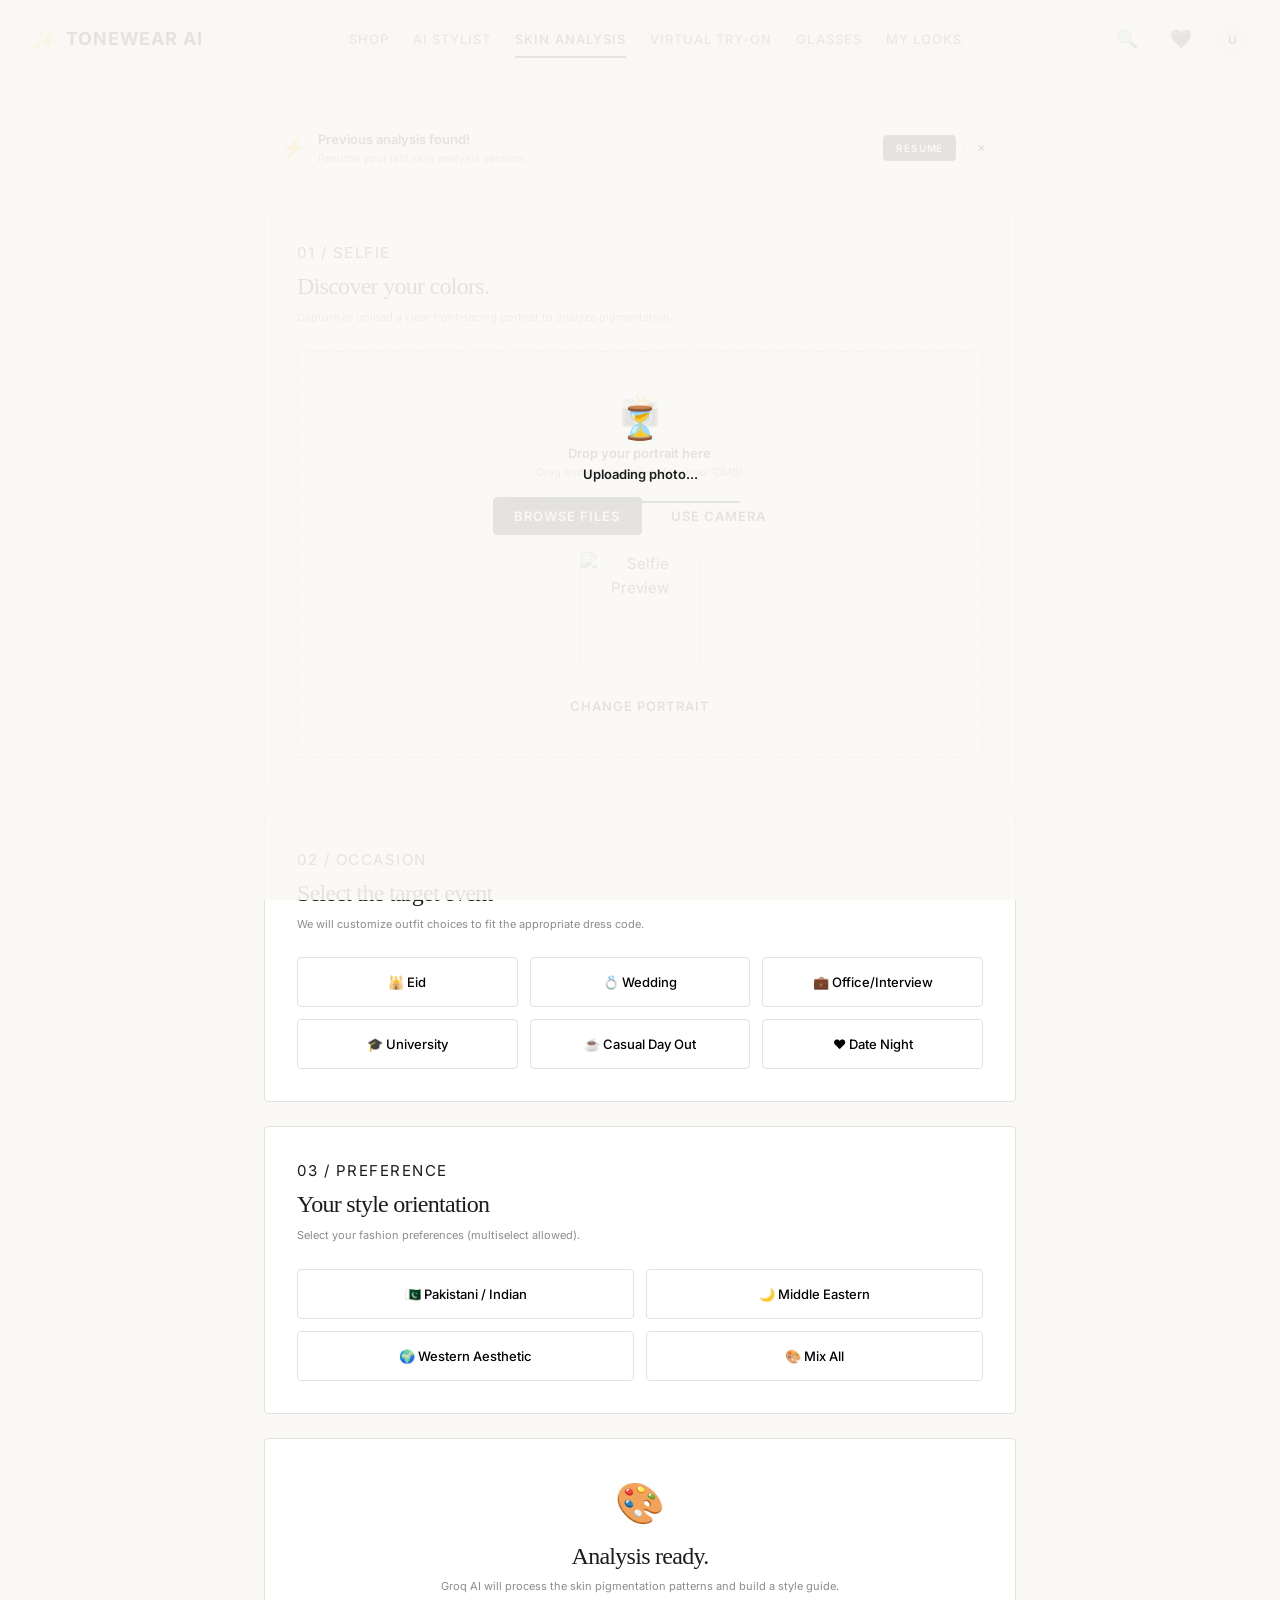
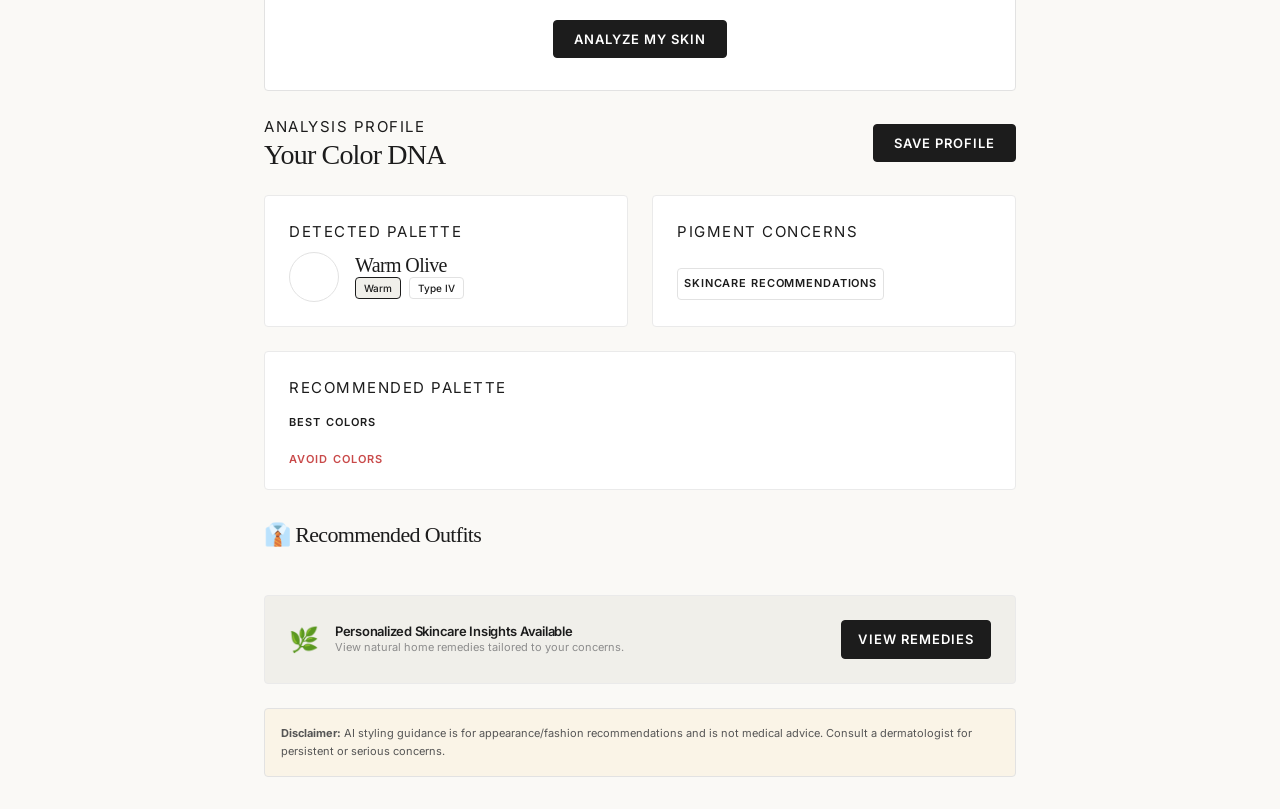
==== commit 6910171a: "design: complete premium UI/UX redesign with warm off-white editorial layout, top navigation, and re" ====
--- a/frontend/analyzer.html
+++ b/frontend/analyzer.html
@@ -3,714 +3,306 @@
 <head>
   <meta charset="UTF-8">
   <meta name="viewport" content="width=device-width, initial-scale=1.0">
-  <title>Skin Analyzer — ToneWear AI</title>
-  <meta name="description" content="Analyze your skin tone and get AI-powered outfit recommendations tailored to your culture and occasion.">
+  <title>Skin Analyzer Studio — ToneWear AI</title>
+  <meta name="description" content="Discover your exact color profile and matching skin-tone palette.">
   <link rel="stylesheet" href="css/style.css">
   <link rel="stylesheet" href="css/components.css">
   <link rel="stylesheet" href="css/animations.css">
   <style>
-    body { background: var(--bg-main); }
-
-    /* ── Wizard ─────────────────────────────────── */
-    .wizard-step {
-      background: var(--bg-card);
-      backdrop-filter: blur(20px);
-      -webkit-backdrop-filter: blur(20px);
-      border: 1px solid var(--border-glass);
-      border-radius: 20px;
-      box-shadow: var(--shadow-glass);
-      padding: 32px;
-      margin-bottom: 24px;
-    }
-
-    .wizard-step-header {
-      display: flex;
-      align-items: center;
-      gap: 16px;
-      margin-bottom: 28px;
-    }
-
-    .step-num {
-      width: 40px; height: 40px;
-      border-radius: 50%;
-      background: var(--gradient);
-      color: #fff;
-      font-size: 16px;
-      font-weight: 700;
-      display: flex;
-      align-items: center;
-      justify-content: center;
-      flex-shrink: 0;
-      box-shadow: var(--shadow-btn);
-    }
-
-    .wizard-step-header h3 { font-size: 20px; font-weight: 700; }
-    .wizard-step-header p  { font-size: 14px; color: var(--text-muted); margin-top: 2px; }
-
-    /* Upload zone styles now in components.css (.upload-zone-universal) */
-
-    /* ── Occasion Buttons ────────────────────────── */
-    .occasions-grid {
-      display: grid;
-      grid-template-columns: repeat(4, 1fr);
-      gap: 12px;
-    }
-
-    .occasion-btn {
-      display: flex;
-      flex-direction: column;
-      align-items: center;
-      gap: 8px;
-      padding: 20px 12px;
-      border-radius: 14px;
-      border: 2px solid var(--border-default);
-      background: var(--bg-card);
-      backdrop-filter: blur(8px);
+    /* Custom wizard card styling */
+    .analyzer-wizard-card {
+      background-color: var(--bg-card);
+      border: 1px solid var(--border-default);
+      border-radius: var(--radius-default);
+      padding: var(--sp-8);
+      margin-bottom: var(--sp-6);
+    }
+    
+    .btn-step-option {
+      border: 1px solid var(--border-default);
+      padding: var(--sp-4);
+      border-radius: var(--radius-default);
+      text-align: center;
       cursor: pointer;
-      transition: all var(--t-spring);
-      position: relative;
-    }
-
-    .occasion-btn .occ-icon { font-size: 28px; }
-    .occasion-btn .occ-name { font-size: 13px; font-weight: 600; color: var(--text-primary); }
-
-    .occasion-btn:hover {
-      border-color: var(--primary);
-      background: var(--primary-light);
-      transform: scale(1.04);
-    }
-
-    .occasion-btn.selected {
-      border-color: var(--primary);
-      background: var(--primary-light);
-      transform: scale(1.06);
-      box-shadow: 0 0 0 3px rgba(26,86,219,0.18);
-    }
-
-    .occasion-check {
-      position: absolute;
-      top: 6px; right: 8px;
-      font-size: 16px;
-      opacity: 0;
-      transition: opacity var(--t-fast);
-    }
-
-    .occasion-btn.selected .occasion-check { opacity: 1; }
-
-    /* ── Style Pills ─────────────────────────────── */
-    .style-pills { display: flex; gap: 10px; flex-wrap: wrap; }
-
-    .style-pill {
-      display: flex;
-      align-items: center;
-      gap: 8px;
-      padding: 12px 20px;
-      border-radius: 50px;
-      border: 2px solid var(--border-default);
-      background: var(--bg-card);
-      backdrop-filter: blur(8px);
-      font-size: 14px;
+      font-size: 13px;
       font-weight: 500;
-      cursor: pointer;
-      transition: all var(--t-spring);
-      user-select: none;
-    }
-
-    .style-pill:hover { border-color: var(--primary); color: var(--primary); }
-
-    .style-pill.selected {
-      background: var(--gradient);
-      color: #fff;
-      border-color: transparent;
-      font-weight: 600;
-      transform: scale(1.04);
-      box-shadow: var(--shadow-btn);
-    }
-
-    /* ── Loading Overlay ─────────────────────────── */
+      transition: all var(--t-fast);
+      background-color: var(--bg-card);
+    }
+
+    .btn-step-option:hover,
+    .btn-step-option.active {
+      border-color: var(--text-primary);
+      background-color: var(--primary-light);
+    }
+
+    /* Loading overlay */
     #loading-overlay {
       position: fixed;
       inset: 0;
-      background: rgba(248,250,255,0.88);
-      backdrop-filter: blur(16px);
-      z-index: var(--z-modal);
+      background-color: rgba(250,249,246,0.9);
       display: flex;
       flex-direction: column;
       align-items: center;
       justify-content: center;
-      gap: 28px;
-      animation: fadeIn 0.3s ease;
-    }
-
-    .loading-text { font-size: 20px; font-weight: 600; color: var(--text-primary); text-align: center; }
-    .loading-sub  { font-size: 14px; color: var(--text-muted); text-align: center; }
-
-    .loading-progress {
-      width: 320px;
-      height: 8px;
-      background: var(--border-subtle);
-      border-radius: 50px;
-      overflow: hidden;
-    }
-
-    #loading-progress-fill {
-      height: 100%;
-      background: var(--gradient);
-      border-radius: 50px;
-      width: 0%;
-      transition: width 0.3s ease;
-    }
-
-    /* ── Results Section ─────────────────────────── */
-    .results-grid {
-      display: grid;
-      grid-template-columns: 1fr 1fr;
-      gap: 24px;
-      margin-top: 32px;
-    }
-
-    .result-card {
-      background: var(--bg-card);
-      backdrop-filter: blur(20px);
-      border: 1px solid var(--border-glass);
-      border-radius: 20px;
-      padding: 28px;
-      box-shadow: var(--shadow-glass);
-    }
-
-    .result-card-title {
-      font-size: 16px;
-      font-weight: 700;
-      margin-bottom: 20px;
-      display: flex;
-      align-items: center;
-      gap: 8px;
-    }
-
-    .skin-tone-display {
-      display: flex;
-      align-items: center;
-      gap: 20px;
-      margin-bottom: 16px;
-    }
-
-    .tone-swatch {
-      width: 80px; height: 80px;
-      border-radius: 50%;
-      border: 4px solid rgba(255,255,255,0.9);
-      box-shadow: 0 4px 20px rgba(0,0,0,0.15);
-      flex-shrink: 0;
-    }
-
-    .fitzpatrick-bar {
-      display: flex;
-      gap: 4px;
-      margin-top: 8px;
-    }
-
-    .fitz-dot {
-      width: 20px; height: 20px;
-      border-radius: 50%;
-      border: 2px solid rgba(255,255,255,0.8);
-    }
-
-    .fitz-dot.active { border-color: var(--primary); transform: scale(1.2); }
-
-    .concern-tag {
-      display: inline-flex;
-      align-items: center;
-      gap: 6px;
-      padding: 6px 12px;
-      border-radius: 50px;
-      font-size: 12px;
-      font-weight: 600;
-      margin: 4px;
-    }
-
-    .concern-severity {
-      background: rgba(0,0,0,0.08);
-      padding: 2px 6px;
-      border-radius: 50px;
-      font-size: 10px;
-    }
-
-    .color-swatches-grid {
-      display: grid;
-      grid-template-columns: repeat(3, 1fr);
-      gap: 12px;
-    }
-
-    .color-item {
-      display: flex;
-      flex-direction: column;
-      align-items: center;
-      gap: 8px;
-      padding: 12px 8px;
-      background: var(--bg-overlay, rgba(26,86,219,0.03));
-      border-radius: 12px;
-      text-align: center;
-    }
-
-    .color-swatch-item {
-      width: 44px; height: 44px;
-      border-radius: 50%;
-      border: 3px solid rgba(255,255,255,0.9);
-      box-shadow: 0 2px 10px rgba(0,0,0,0.12);
-    }
-
-    .outfit-cards-grid {
-      display: grid;
-      grid-template-columns: repeat(3, 1fr);
-      gap: 20px;
-      margin-top: 32px;
-    }
-
-    .outfit-card {
-      background: var(--bg-card);
-      backdrop-filter: blur(20px);
-      border: 1px solid var(--border-glass);
-      border-radius: 20px;
-      overflow: hidden;
-      box-shadow: var(--shadow-card);
-      transition: transform var(--t-spring), box-shadow var(--t-base);
-    }
-
-    .outfit-card:hover { transform: translateY(-4px); box-shadow: var(--shadow-hover); }
-
-    .outfit-image-placeholder {
-      height: 160px;
-      background: linear-gradient(135deg, var(--primary-light), var(--secondary-light));
-      display: flex;
-      align-items: center;
-      justify-content: center;
-      font-size: 56px;
-      position: relative;
-    }
-
-    .recommended-badge {
-      position: absolute;
-      top: 10px;
-      right: 10px;
+      gap: var(--sp-4);
+      z-index: 3000;
+    }
+
+    .disclaimer-card {
+      background-color: var(--warning-light);
+      border: 1px solid var(--border-default);
+      padding: var(--sp-4);
+      border-radius: var(--radius-default);
       font-size: 11px;
-    }
-
-    .color-why-btn {
-      border: none;
-      background: none;
-      cursor: pointer;
-      font-weight: 500;
-      padding: 2px 0;
-    }
-
-    .color-why-text { margin-top: 4px; line-height: 1.5; }
-
-    /* ── Resume Banner ───────────────────────────── */
-    #resume-banner {
-      background: linear-gradient(135deg, #EBF2FF, #EDE9FF);
-      border: 1px solid var(--border-glass);
-      border-radius: 14px;
-      padding: 16px 20px;
-      display: flex;
-      align-items: center;
-      gap: 16px;
-      margin-bottom: 24px;
-    }
-
-    /* ── Responsive ─────────────────────────────── */
-    @media (max-width: 1023px) {
-      .occasions-grid { grid-template-columns: repeat(4, 1fr); }
-      .results-grid { grid-template-columns: 1fr; }
-      .outfit-cards-grid { grid-template-columns: 1fr; }
-    }
-
-    @media (max-width: 767px) {
-      .occasions-grid { grid-template-columns: repeat(4, 1fr); }
-      .color-swatches-grid { grid-template-columns: repeat(3, 1fr); }
-      .wizard-step { padding: 20px; }
-    }
-
-    @media (max-width: 480px) {
-      .occasions-grid { grid-template-columns: repeat(2, 1fr); }
+      color: var(--text-secondary);
+      margin-top: var(--sp-6);
     }
   </style>
 </head>
 <body>
 
-<!-- Sidebar Overlay -->
-<div class="sidebar-overlay" id="sidebar-overlay" onclick="document.getElementById('sidebar').classList.remove('open');this.style.display='none';"></div>
-
-<!-- ══════════════════════════════════════════════
-     SIDEBAR
-     ══════════════════════════════════════════════ -->
-<aside class="sidebar" id="sidebar">
-  <a href="index.html" class="sidebar-logo">
-    <div class="sidebar-logo-icon">✨</div>
-    <span class="sidebar-logo-text">ToneWear AI</span>
+<div class="app-shell">
+  <!-- ══════════════════════════════════════════════
+       GLOBAL NAVBAR
+       ══════════════════════════════════════════════ -->
+  <nav class="tw-navbar">
+    <a href="index.html" class="tw-navbar-brand">
+      <span class="tw-navbar-brand-icon">✨</span>
+      <span>ToneWear AI</span>
+    </a>
+    
+    <div class="tw-navbar-links">
+      <a href="shop.html" class="tw-navbar-link">Shop</a>
+      <a href="shop.html?stylist=true" class="tw-navbar-link">AI Stylist</a>
+      <a href="analyzer.html" class="tw-navbar-link active">Skin Analysis</a>
+      <a href="tryon.html" class="tw-navbar-link">Virtual Try-On</a>
+      <a href="glasses.html" class="tw-navbar-link">Glasses</a>
+      <a href="history.html" class="tw-navbar-link">My Looks</a>
+    </div>
+    
+    <div class="tw-navbar-actions">
+      <a href="shop.html" class="tw-navbar-btn" title="Search">🔍</a>
+      <a href="history.html" class="tw-navbar-btn" title="Saved Looks">🖤</a>
+      <div class="tw-navbar-profile" onclick="window.location.href='login.html'">
+        <div class="tw-navbar-avatar" id="navbar-avatar">U</div>
+      </div>
+    </div>
+  </nav>
+
+  <!-- ══════════════════════════════════════════════
+       MAIN CONTENT
+       ══════════════════════════════════════════════ -->
+  <main class="main-content">
+    <div class="page-container" style="max-width:800px;">
+      
+      <!-- Resume Banner -->
+      <div id="resume-banner" class="hidden fashion-card p-4 flex justify-between items-center mb-6">
+        <div class="flex items-center gap-3">
+          <span style="font-size:20px;">⚡</span>
+          <div>
+            <div class="font-semibold text-sm">Previous analysis found!</div>
+            <p class="text-xs text-muted">Resume your last skin analysis session.</p>
+          </div>
+        </div>
+        <div class="flex gap-2">
+          <button id="resume-analysis-btn" class="btn btn-primary" style="padding:6px 12px;font-size:10px;">Resume</button>
+          <button onclick="document.getElementById('resume-banner').classList.add('hidden')" class="btn btn-secondary" style="padding:6px 12px;font-size:10px;">✕</button>
+        </div>
+      </div>
+
+      <div id="wizard-section">
+        
+        <!-- STEP 1: Upload -->
+        <div class="analyzer-wizard-card" id="step-1-section">
+          <div class="editorial-step-num uppercase mb-2">01 / Selfie</div>
+          <h2 class="editorial-title mb-2" style="font-size:24px;">Discover your colors.</h2>
+          <p class="text-xs text-muted mb-6">Capture or upload a clear front-facing portrait to analyze pigmentation.</p>
+
+          <div class="upload-zone-universal" id="upload-zone" 
+               ondragover="event.preventDefault();this.classList.add('drag-over')" 
+               ondragleave="this.classList.remove('drag-over')" 
+               ondrop="handleZoneDrop(event)">
+            
+            <input type="file" id="selfie-input" accept="image/jpeg,image/png,image/webp" style="display:none" onchange="handleFileInputChange(event)">
+
+            <div id="uz-default-state">
+              <span class="upload-zone-icon">📸</span>
+              <div class="font-semibold text-sm mt-2">Drop your portrait here</div>
+              <p class="text-xs text-muted mt-1 mb-4">Drag and drop or select file (max 10MB)</p>
+              
+              <div class="flex gap-2 justify-center" onclick="event.stopPropagation()">
+                <button class="btn btn-primary" onclick="document.getElementById('selfie-input').click()">Browse Files</button>
+                <button class="btn btn-secondary" id="camera-btn" onclick="App.openCamera(handleFileSelect)">Use Camera</button>
+              </div>
+            </div>
+
+            <div id="uz-preview-state" class="hidden flex flex-col items-center gap-4">
+              <img id="photo-preview" src="" alt="Selfie Preview" style="width:120px;height:120px;object-fit:cover;border-radius:var(--radius-default);border:1px solid var(--border-default);">
+              <button class="btn btn-secondary" onclick="event.stopPropagation();resetUploadZone('upload-zone','selfie-input','uz-default-state','uz-preview-state')">Change Portrait</button>
+            </div>
+          </div>
+        </div>
+
+        <!-- STEP 2: Occasion -->
+        <div class="analyzer-wizard-card hidden" id="step-2-section">
+          <div class="editorial-step-num uppercase mb-2">02 / Occasion</div>
+          <h2 class="editorial-title mb-2" style="font-size:24px;">Select the target event</h2>
+          <p class="text-xs text-muted mb-6">We will customize outfit choices to fit the appropriate dress code.</p>
+
+          <div class="grid grid-3 gap-3">
+            <button class="btn-step-option occasion-btn" data-occasion="Eid">🕌 Eid</button>
+            <button class="btn-step-option occasion-btn" data-occasion="Wedding">💍 Wedding</button>
+            <button class="btn-step-option occasion-btn" data-occasion="Interview">💼 Office/Interview</button>
+            <button class="btn-step-option occasion-btn" data-occasion="University">🎓 University</button>
+            <button class="btn-step-option occasion-btn" data-occasion="Casual">☕ Casual Day Out</button>
+            <button class="btn-step-option occasion-btn" data-occasion="Date">❤️ Date Night</button>
+          </div>
+        </div>
+
+        <!-- STEP 3: Style Preferences -->
+        <div class="analyzer-wizard-card hidden" id="step-3-section">
+          <div class="editorial-step-num uppercase mb-2">03 / Preference</div>
+          <h2 class="editorial-title mb-2" style="font-size:24px;">Your style orientation</h2>
+          <p class="text-xs text-muted mb-6">Select your fashion preferences (multiselect allowed).</p>
+
+          <div class="grid grid-2 gap-3">
+            <button class="btn-step-option style-pill" data-style="Pakistani/Indian">🇵🇰 Pakistani / Indian</button>
+            <button class="btn-step-option style-pill" data-style="Middle Eastern">🌙 Middle Eastern</button>
+            <button class="btn-step-option style-pill" data-style="Western">🌍 Western Aesthetic</button>
+            <button class="btn-step-option style-pill" data-style="Mix All">🎨 Mix All</button>
+          </div>
+        </div>
+
+        <!-- STEP 4: Analyze Action -->
+        <div class="analyzer-wizard-card hidden text-center" id="step-4-section">
+          <span style="font-size:40px;">🎨</span>
+          <h2 class="editorial-title mt-2 mb-2" style="font-size:24px;">Analysis ready.</h2>
+          <p class="text-xs text-muted mb-6">Groq AI will process the skin pigmentation patterns and build a style guide.</p>
+          <button class="btn btn-primary" id="analyze-btn" disabled>Analyze My Skin</button>
+        </div>
+
+      </div>
+
+      <!-- Loading Overlay -->
+      <div id="loading-overlay" class="hidden">
+        <span class="upload-zone-icon animate-spin">⏳</span>
+        <div class="font-semibold text-sm" id="loading-step-text">Uploading photo...</div>
+        <div style="width:200px;height:2px;background-color:var(--border-default);border-radius:2px;overflow:hidden;">
+          <div id="loading-progress-fill" style="width:0%;height:100%;background-color:var(--primary);transition:width 0.4s;"></div>
+        </div>
+      </div>
+
+      <!-- RESULTS SECTION -->
+      <div id="results-section" class="hidden">
+        
+        <div class="flex justify-between items-center mb-6">
+          <div>
+            <span class="editorial-step-num uppercase">Analysis Profile</span>
+            <h2 class="editorial-title mt-1" style="font-size: 28px;">Your Color DNA</h2>
+          </div>
+          <button id="save-analysis-btn" class="btn btn-primary">Save Profile</button>
+        </div>
+
+        <!-- Results breakdown -->
+        <div class="grid grid-2 gap-6">
+          
+          <!-- Skin Tone -->
+          <div class="fashion-card p-6">
+            <div class="editorial-step-num uppercase mb-2">Detected Palette</div>
+            <div class="flex items-center gap-4">
+              <div id="skin-tone-swatch" style="width:50px;height:50px;border-radius:50%;border:1px solid var(--border-default);"></div>
+              <div>
+                <h3 class="editorial-title" id="skin-tone-name" style="font-size:20px;">Warm Olive</h3>
+                <div class="flex gap-2 mt-1">
+                  <span id="undertone-badge" class="btn-step-option active" style="padding:2px 8px;font-size:10px;">Warm</span>
+                  <span id="fitzpatrick-badge" class="btn-step-option" style="padding:2px 8px;font-size:10px;">Type IV</span>
+                </div>
+              </div>
+            </div>
+          </div>
+
+          <!-- Concerns -->
+          <div class="fashion-card p-6">
+            <div class="editorial-step-num uppercase mb-2">Pigment Concerns</div>
+            <div id="concerns-container" class="flex flex-wrap gap-2"></div>
+            <div class="mt-4 pt-4 border-top border-subtle">
+              <a href="remedies.html" class="btn btn-secondary text-center w-full" style="padding:6px;font-size:11px;">Skincare Recommendations</a>
+            </div>
+          </div>
+
+        </div>
+
+        <!-- Color Palette Detail -->
+        <div class="fashion-card p-6 mt-6">
+          <div class="editorial-step-num uppercase mb-4">Recommended Palette</div>
+          
+          <div id="color-palette-container">
+            <div class="mb-6">
+              <h4 class="font-semibold text-xs uppercase tracking-widest mb-3">Best Colors</h4>
+              <div class="grid grid-3 gap-4" id="best-colors-container">
+                <!-- Dynamically rendered -->
+              </div>
+            </div>
+
+            <div class="divider"></div>
+
+            <div>
+              <h4 class="font-semibold text-xs uppercase tracking-widest mb-3 text-error">Avoid Colors</h4>
+              <div class="flex flex-col gap-2" id="avoid-colors-container">
+                <!-- Dynamically rendered -->
+              </div>
+            </div>
+          </div>
+        </div>
+
+        <!-- Outfits recommendations -->
+        <div class="mt-8">
+          <h3 class="editorial-title mb-6" style="font-size: 22px;">👔 Recommended Outfits</h3>
+          <div class="grid grid-3 gap-6" id="outfits-container"></div>
+        </div>
+
+        <!-- remedies link -->
+        <div class="fashion-card p-6 mt-6 flex justify-between items-center" style="background-color: var(--primary-light);">
+          <div class="flex items-center gap-4">
+            <span style="font-size:24px;">🌿</span>
+            <div>
+              <h4 class="font-semibold text-sm">Personalized Skincare Insights Available</h4>
+              <p class="text-xs text-muted">View natural home remedies tailored to your concerns.</p>
+            </div>
+          </div>
+          <a href="remedies.html" class="btn btn-primary" style="padding:8px 16px;">View Remedies</a>
+        </div>
+
+        <!-- Disclaimer -->
+        <div class="disclaimer-card">
+          <strong>Disclaimer:</strong> AI styling guidance is for appearance/fashion recommendations and is not medical advice. Consult a dermatologist for persistent or serious concerns.
+        </div>
+
+      </div>
+
+    </div>
+  </main>
+</div>
+
+<!-- Mobile Bottom Nav -->
+<nav class="mobile-nav-bar">
+  <a href="shop.html" class="mobile-nav-item">
+    <span class="mobile-nav-icon">🛍️</span>
+    <span>Shop</span>
   </a>
-
-  <nav class="sidebar-nav">
-    <span class="nav-section-label">Main Menu</span>
-    <a href="index.html"    class="nav-item" data-page="index.html">    <span class="nav-item-icon">🏠</span> Home </a>
-    <a href="analyzer.html" class="nav-item active" data-page="analyzer.html"><span class="nav-item-icon">🔬</span> Skin Analyzer </a>
-    <a href="tryon.html"    class="nav-item" data-page="tryon.html">    <span class="nav-item-icon">👕</span> Virtual Try-On </a>
-    <a href="glasses.html"  class="nav-item" data-page="glasses.html">  <span class="nav-item-icon">👓</span> Glasses Try-On </a>
-    <a href="remedies.html" class="nav-item" data-page="remedies.html"> <span class="nav-item-icon">🌿</span> Skin Remedies </a>
-
-    <span class="nav-section-label" style="margin-top:8px">Account</span>
-    <a href="history.html"  class="nav-item" data-page="history.html">  <span class="nav-item-icon">📋</span> My History </a>
-    <a href="#"             class="nav-item">                            <span class="nav-item-icon">⚙️</span> Settings </a>
-  </nav>
-
-  <div class="sidebar-footer">
-    <div class="sidebar-user">
-      <div class="sidebar-avatar" id="sidebar-avatar">U</div>
-      <div class="sidebar-user-info">
-        <div class="sidebar-user-name"  id="sidebar-user-name">Loading...</div>
-        <div class="sidebar-user-email" id="sidebar-user-email"></div>
-      </div>
-      <button class="sidebar-logout-btn" id="logout-btn" title="Sign out">⏻</button>
-    </div>
-  </div>
-</aside>
-
-<!-- ══════════════════════════════════════════════
-     MAIN CONTENT
-     ══════════════════════════════════════════════ -->
-<div class="main-content">
-
-  <!-- Topbar -->
-  <div class="topbar">
-    <button class="topbar-menu-btn" id="menu-btn">☰</button>
-    <div>
-      <div class="topbar-title">🔬 Skin Analyzer</div>
-    </div>
-    <div class="topbar-actions">
-      <button id="theme-toggle" class="btn btn-ghost btn-icon"><span id="theme-icon">🌙</span></button>
-      <a href="history.html" class="btn btn-ghost btn-sm hide-mobile">📋 History</a>
-    </div>
-  </div>
-
-  <div class="page-container">
-
-    <!-- Resume Previous Analysis Banner -->
-    <div id="resume-banner" class="hidden">
-      <span style="font-size:24px">⚡</span>
-      <div style="flex:1">
-        <div class="font-semibold">Previous analysis found!</div>
-        <div class="text-sm text-muted">Resume your last skin analysis</div>
-      </div>
-      <button id="resume-analysis-btn" class="btn btn-primary btn-sm">Resume</button>
-      <button onclick="document.getElementById('resume-banner').classList.add('hidden')" class="btn btn-ghost btn-sm">✕</button>
-    </div>
-
-    <div id="wizard-section">
-      <!-- ── STEP 1: Upload ───────────────────────── -->
-      <div class="wizard-step fade-up" id="step-1-section">
-        <div class="wizard-step-header">
-          <div class="step-num">1</div>
-          <div>
-            <h3>Upload Your Selfie</h3>
-            <p>Take or upload a clear front-facing photo for best results</p>
-          </div>
-        </div>
-
-        <!-- Universal Upload Zone -->
-        <div class="upload-zone-universal" id="upload-zone" ondragover="event.preventDefault();this.classList.add('drag-over')" ondragleave="this.classList.remove('drag-over')" ondrop="handleZoneDrop(event)">
-
-          <!-- Hidden file input -->
-          <input type="file" id="selfie-input" accept="image/jpeg,image/png,image/webp" style="display:none" onchange="handleFileInputChange(event)">
-
-          <!-- Default state -->
-          <div id="uz-default-state">
-            <span class="uz-icon">📷</span>
-            <div class="uz-title">Drop your photo here</div>
-            <div class="uz-subtitle">Drag &amp; drop or click to browse — JPG, PNG, WEBP (max 10MB)</div>
-            <div class="uz-buttons">
-              <button class="btn btn-primary" id="browse-btn" onclick="event.stopPropagation();document.getElementById('selfie-input').click()">
-                📁 Browse Files
-              </button>
-              <button class="btn btn-secondary" id="camera-btn" onclick="event.stopPropagation();App.openCamera(handleFileSelect)">
-                📷 Use Camera
-              </button>
-            </div>
-            <div class="uz-tip">💡 Best results: Face forward, good lighting, no sunglasses</div>
-          </div>
-
-          <!-- Preview state (hidden until file selected) -->
-          <div id="uz-preview-state" class="uz-preview-state hidden">
-            <img id="photo-preview" class="uz-preview-img" src="" alt="Your selfie">
-            <button class="uz-change-btn" onclick="event.stopPropagation();resetUploadZone('upload-zone','selfie-input','uz-default-state','uz-preview-state')">
-              🔄 Change Photo
-            </button>
-          </div>
-
-        </div>
-      </div>
-
-      <!-- ── STEP 2: Occasion ─────────────────────── -->
-      <div class="wizard-step fade-up hidden" id="step-2-section">
-        <div class="wizard-step-header">
-          <div class="step-num">2</div>
-          <div>
-            <h3>What's the Occasion?</h3>
-            <p>Select the event to get tailored outfit recommendations</p>
-          </div>
-        </div>
-
-        <div class="occasions-grid">
-          <button class="occasion-btn" data-occasion="Eid">
-            <span class="occasion-check">✅</span>
-            <span class="occ-icon">🕌</span>
-            <span class="occ-name">Eid</span>
-          </button>
-          <button class="occasion-btn" data-occasion="Wedding">
-            <span class="occasion-check">✅</span>
-            <span class="occ-icon">💍</span>
-            <span class="occ-name">Wedding</span>
-          </button>
-          <button class="occasion-btn" data-occasion="Interview">
-            <span class="occasion-check">✅</span>
-            <span class="occ-icon">💼</span>
-            <span class="occ-name">Interview</span>
-          </button>
-          <button class="occasion-btn" data-occasion="University">
-            <span class="occasion-check">✅</span>
-            <span class="occ-icon">🎓</span>
-            <span class="occ-name">University</span>
-          </button>
-          <button class="occasion-btn" data-occasion="Casual">
-            <span class="occasion-check">✅</span>
-            <span class="occ-icon">☕</span>
-            <span class="occ-name">Casual</span>
-          </button>
-          <button class="occasion-btn" data-occasion="Date">
-            <span class="occasion-check">✅</span>
-            <span class="occ-icon">❤️</span>
-            <span class="occ-name">Date</span>
-          </button>
-          <button class="occasion-btn" data-occasion="Office">
-            <span class="occasion-check">✅</span>
-            <span class="occ-icon">🏢</span>
-            <span class="occ-name">Office</span>
-          </button>
-          <button class="occasion-btn" data-occasion="Graduation">
-            <span class="occasion-check">✅</span>
-            <span class="occ-icon">🎉</span>
-            <span class="occ-name">Graduation</span>
-          </button>
-        </div>
-      </div>
-
-      <!-- ── STEP 3: Style Preference ─────────────── -->
-      <div class="wizard-step fade-up hidden" id="step-3-section">
-        <div class="wizard-step-header">
-          <div class="step-num">3</div>
-          <div>
-            <h3>Your Fashion Style</h3>
-            <p>Choose your preferred style (multi-select allowed)</p>
-          </div>
-        </div>
-
-        <div class="style-pills">
-          <div class="style-pill" data-style="Pakistani/Indian">🇵🇰 Pakistani / Indian</div>
-          <div class="style-pill" data-style="Middle Eastern">🌙 Middle Eastern</div>
-          <div class="style-pill" data-style="Western">🌍 Western</div>
-          <div class="style-pill" data-style="Mix All">🎨 Mix All</div>
-        </div>
-      </div>
-
-      <!-- ── STEP 4: Analyze Button ───────────────── -->
-      <div class="wizard-step fade-up hidden" id="step-4-section" style="text-align:center;padding:40px">
-        <div style="font-size:48px;margin-bottom:16px">🧠</div>
-        <h3 style="font-size:22px;margin-bottom:8px">Ready to analyze!</h3>
-        <p class="text-muted mb-8">AI will analyze your skin tone, detect concerns, and generate personalized recommendations</p>
-        <button class="btn btn-primary btn-xl" id="analyze-btn" disabled>
-          ✨ Analyze My Skin
-        </button>
-        <p class="text-sm text-muted mt-4">This takes about 5–8 seconds</p>
-      </div>
-    </div>
-
-    <!-- ══════════════════════════════════════════
-         LOADING OVERLAY
-         ══════════════════════════════════════════ -->
-    <div id="loading-overlay" class="hidden">
-      <div class="spinner-ring-lg animate-spin"></div>
-      <div class="loading-text" id="loading-step-text">Uploading your photo...</div>
-      <div class="loading-progress">
-        <div id="loading-progress-fill"></div>
-      </div>
-    </div>
-
-    <!-- ══════════════════════════════════════════
-         RESULTS SECTION
-         ══════════════════════════════════════════ -->
-    <div id="results-section" class="hidden mt-8">
-
-      <div style="display:flex;align-items:center;justify-content:space-between;margin-bottom:32px;flex-wrap:wrap;gap:16px">
-        <div>
-          <h2 style="font-size:28px;font-weight:800;margin-bottom:4px">Your Analysis Results ✨</h2>
-          <p class="text-muted">Personalized style guide based on your skin</p>
-        </div>
-        <button id="save-analysis-btn" class="btn btn-primary">💾 Save This Analysis</button>
-      </div>
-
-      <!-- A) Skin Tone + B) Concerns -->
-      <div class="results-grid">
-        <!-- Skin Tone Card -->
-        <div class="result-card fade-up">
-          <div class="result-card-title">🎨 Skin Tone Analysis</div>
-          <div class="skin-tone-display">
-            <div class="tone-swatch" id="skin-tone-swatch" style="background:#C8956C"></div>
-            <div>
-              <div style="font-size:22px;font-weight:800" id="skin-tone-name">Warm Olive</div>
-              <div style="margin-top:6px;display:flex;gap:8px;align-items:center;flex-wrap:wrap">
-                <span class="badge badge-warning" id="undertone-badge">Warm</span>
-                <span class="badge badge-secondary" id="fitzpatrick-badge">Type IV</span>
-              </div>
-              <div class="fitzpatrick-bar mt-3">
-                <div class="fitz-dot" style="background:#F5D9C4"></div>
-                <div class="fitz-dot" style="background:#E8C4A0"></div>
-                <div class="fitz-dot" style="background:#D4956C"></div>
-                <div class="fitz-dot active" style="background:#C8956C"></div>
-                <div class="fitz-dot" style="background:#8B5E3C"></div>
-                <div class="fitz-dot" style="background:#4A2E1A"></div>
-              </div>
-              <div style="font-size:11px;color:var(--text-muted);margin-top:4px">Fitzpatrick Scale</div>
-            </div>
-          </div>
-        </div>
-
-        <!-- Skin Concerns Card -->
-        <div class="result-card fade-up delay-100">
-          <div class="result-card-title">🔎 Skin Concerns Detected</div>
-          <div id="concerns-container" style="display:flex;flex-wrap:wrap;gap:8px;">
-            <!-- Populated by JS -->
-            <span class="badge badge-error concern-tag">🔴 Acne <span class="concern-severity">Mild</span></span>
-            <span class="badge badge-warning concern-tag">🟤 Dark Spots <span class="concern-severity">Moderate</span></span>
-            <span class="badge badge-primary concern-tag">💧 Oiliness <span class="concern-severity">Mild</span></span>
-          </div>
-          <div class="mt-5 pt-4" style="border-top:1px solid var(--border-subtle)">
-            <a href="remedies.html" class="btn btn-secondary btn-sm">🌿 Get Skin Remedies →</a>
-          </div>
-        </div>
-      </div>
-
-      <!-- C) Color Palette Card -->
-      <div class="result-card mt-6 fade-up">
-        <div class="result-card-title">🎨 Your Color Palette</div>
-        <div id="color-palette-container">
-          <!-- Populated by JS -->
-          <div class="mb-6">
-            <h4 class="font-semibold mb-4">✅ Colors that suit you</h4>
-            <div class="color-swatches-grid">
-              <div class="color-item"><div class="color-swatch-item" style="background:#1a3a5c"></div><div class="font-medium text-sm">Deep Navy</div><div class="text-xs text-muted">#1a3a5c</div><button class="color-why-btn text-xs text-brand" onclick="toggleColorWhy(this)">Why? ▼</button><div class="color-why-text text-xs text-muted hidden">Creates elegant contrast with your warm olive undertone</div></div>
-              <div class="color-item"><div class="color-swatch-item" style="background:#6b2d3a"></div><div class="font-medium text-sm">Burgundy</div><div class="text-xs text-muted">#6b2d3a</div><button class="color-why-btn text-xs text-brand" onclick="toggleColorWhy(this)">Why? ▼</button><div class="color-why-text text-xs text-muted hidden">Complements your skin warmth beautifully</div></div>
-              <div class="color-item"><div class="color-swatch-item" style="background:#2d5a27"></div><div class="font-medium text-sm">Forest Green</div><div class="text-xs text-muted">#2d5a27</div><button class="color-why-btn text-xs text-brand" onclick="toggleColorWhy(this)">Why? ▼</button><div class="color-why-text text-xs text-muted hidden">Earthy tones harmonize with warm undertones</div></div>
-              <div class="color-item"><div class="color-swatch-item" style="background:#8b4513"></div><div class="font-medium text-sm">Saddle Brown</div><div class="text-xs text-muted">#8b4513</div><button class="color-why-btn text-xs text-brand" onclick="toggleColorWhy(this)">Why? ▼</button><div class="color-why-text text-xs text-muted hidden">Monochromatic harmony with your skin tone</div></div>
-              <div class="color-item"><div class="color-swatch-item" style="background:#4a0e8f"></div><div class="font-medium text-sm">Deep Purple</div><div class="text-xs text-muted">#4a0e8f</div><button class="color-why-btn text-xs text-brand" onclick="toggleColorWhy(this)">Why? ▼</button><div class="color-why-text text-xs text-muted hidden">Cool depth adds stunning contrast to warm skin</div></div>
-              <div class="color-item"><div class="color-swatch-item" style="background:#c8860a"></div><div class="font-medium text-sm">Golden Amber</div><div class="text-xs text-muted">#c8860a</div><button class="color-why-btn text-xs text-brand" onclick="toggleColorWhy(this)">Why? ▼</button><div class="color-why-text text-xs text-muted hidden">Gold tones glow against warm olive skin</div></div>
-            </div>
-          </div>
-          <div class="pt-5" style="border-top:1px solid var(--border-subtle)">
-            <h4 class="font-semibold mb-4 text-error">🚫 Colors to avoid</h4>
-            <div class="flex flex-col gap-3">
-              <div class="flex items-center gap-3"><div class="color-swatch-item" style="background:#ff6b6b;width:36px;height:36px"></div><div><div class="font-medium text-sm">Bright Red</div><div class="text-xs text-muted">Clashes with warm undertones</div></div></div>
-              <div class="flex items-center gap-3"><div class="color-swatch-item" style="background:#f0e68c;width:36px;height:36px"></div><div><div class="font-medium text-sm">Pale Yellow</div><div class="text-xs text-muted">Washes out warm olive complexion</div></div></div>
-              <div class="flex items-center gap-3"><div class="color-swatch-item" style="background:#e0e0e0;width:36px;height:36px"></div><div><div class="font-medium text-sm">Light Gray</div><div class="text-xs text-muted">Creates ashy, dull appearance</div></div></div>
-            </div>
-          </div>
-        </div>
-      </div>
-
-      <!-- D) Outfit Recommendations -->
-      <div class="mt-8 fade-up">
-        <h3 style="font-size:22px;font-weight:700;margin-bottom:24px">👔 Outfit Recommendations</h3>
-        <div class="outfit-cards-grid" id="outfits-container">
-          <!-- Populated by JS or default below -->
-          <div class="outfit-card">
-            <div class="outfit-image-placeholder" style="background:linear-gradient(135deg,#1a3a5c22,#0d2f7a22)">
-              <span style="font-size:56px">👘</span>
-              <span class="recommended-badge badge badge-primary">⭐ Recommended</span>
-            </div>
-            <div class="outfit-info p-5">
-              <div class="flex items-center justify-between mb-2">
-                <h4 class="font-semibold">Navy Shalwar Kameez</h4>
-                <span class="badge badge-secondary" style="font-size:11px">Pakistani</span>
-              </div>
-              <span class="badge badge-gradient" style="font-size:11px;margin-bottom:12px;display:inline-flex">🕌 Eid</span>
-              <p class="text-sm text-muted mb-4">Deep navy creates stunning contrast with your warm olive skin and looks regal for Eid celebrations.</p>
-              <div class="flex gap-3">
-                <a href="tryon.html" class="btn btn-primary btn-sm flex-1">👕 Try On</a>
-                <a href="glasses.html" class="btn btn-secondary btn-sm flex-1">👓 Glasses</a>
-              </div>
-            </div>
-          </div>
-
-          <div class="outfit-card">
-            <div class="outfit-image-placeholder" style="background:linear-gradient(135deg,#6b2d3a22,#4a1a2522)">
-              <span style="font-size:56px">👗</span>
-            </div>
-            <div class="outfit-info p-5">
-              <div class="flex items-center justify-between mb-2">
-                <h4 class="font-semibold">Burgundy Kurta Set</h4>
-                <span class="badge badge-secondary" style="font-size:11px">Kurta</span>
-              </div>
-              <span class="badge badge-gradient" style="font-size:11px;margin-bottom:12px;display:inline-flex">💍 Wedding</span>
-              <p class="text-sm text-muted mb-4">Rich burgundy harmonizes with warm undertones while appearing luxurious for wedding events.</p>
-              <div class="flex gap-3">
-                <a href="tryon.html" class="btn btn-primary btn-sm flex-1">👕 Try On</a>
-                <a href="glasses.html" class="btn btn-secondary btn-sm flex-1">👓 Glasses</a>
-              </div>
-            </div>
-          </div>
-
-          <div class="outfit-card">
-            <div class="outfit-image-placeholder" style="background:linear-gradient(135deg,#2d5a2722,#1a3a1422)">
-              <span style="font-size:56px">🥻</span>
-            </div>
-            <div class="outfit-info p-5">
-              <div class="flex items-center justify-between mb-2">
-                <h4 class="font-semibold">Forest Green Sherwani</h4>
-                <span class="badge badge-secondary" style="font-size:11px">Sherwani</span>
-              </div>
-              <span class="badge badge-gradient" style="font-size:11px;margin-bottom:12px;display:inline-flex">🕌 Eid</span>
-              <p class="text-sm text-muted mb-4">Earthy forest green is one of the most flattering tones for your skin type — classic and cultural.</p>
-              <div class="flex gap-3">
-                <a href="tryon.html" class="btn btn-primary btn-sm flex-1">👕 Try On</a>
-                <a href="glasses.html" class="btn btn-secondary btn-sm flex-1">👓 Glasses</a>
-              </div>
-            </div>
-          </div>
-        </div>
-      </div>
-
-      <!-- E) Remedy Teaser -->
-      <div class="result-card mt-6 fade-up" style="background:linear-gradient(135deg,rgba(56,161,105,0.08),rgba(26,86,219,0.05))">
-        <div class="flex items-center gap-4">
-          <span style="font-size:36px">🌿</span>
-          <div style="flex:1">
-            <h4 class="font-semibold">Skin Remedies Available</h4>
-            <p class="text-sm text-muted">Based on your detected concerns (Acne, Dark Spots), we have personalized home remedies</p>
-          </div>
-          <a href="remedies.html" class="btn btn-primary btn-sm flex-shrink-0">View Remedies →</a>
-        </div>
-      </div>
-
-    </div><!-- /results-section -->
-
-  </div><!-- /page-container -->
-</div><!-- /main-content -->
-
-<!-- Bottom Tab Nav (Mobile) -->
-<nav class="bottom-nav">
-  <div class="bottom-nav-inner">
-    <a href="index.html"    class="bottom-nav-item" data-page="index.html">    <span class="nav-icon">🏠</span>Home</a>
-    <a href="analyzer.html" class="bottom-nav-item active" data-page="analyzer.html"><span class="nav-icon">🔬</span>Analyze</a>
-    <a href="tryon.html"    class="bottom-nav-item" data-page="tryon.html">    <span class="nav-icon">👕</span>Try-On</a>
-    <a href="glasses.html"  class="bottom-nav-item" data-page="glasses.html">  <span class="nav-icon">👓</span>Glasses</a>
-    <a href="remedies.html" class="bottom-nav-item" data-page="remedies.html"> <span class="nav-icon">🌿</span>Remedies</a>
-  </div>
+  <a href="analyzer.html" class="mobile-nav-item active">
+    <span class="mobile-nav-icon">🔬</span>
+    <span>Analyze</span>
+  </a>
+  <a href="tryon.html" class="mobile-nav-item">
+    <span class="mobile-nav-icon">👕</span>
+    <span>Try-On</span>
+  </a>
+  <a href="history.html" class="mobile-nav-item">
+    <span class="mobile-nav-icon">📋</span>
+    <span>My Looks</span>
+  </a>
 </nav>
 
 <script src="js/app.js"></script>
@@ -719,7 +311,6 @@
 <script src="js/analyzer.js"></script>
 
 <script>
-  /* ── Upload Zone Helpers ── */
   function handleFileInputChange(e) {
     const file = e.target.files[0];
     if (file) handleFileSelect(file);
--- a/frontend/css/style.css
+++ b/frontend/css/style.css
@@ -1,243 +1,151 @@
 /* =============================================================================
    TONEWEAR AI — GLOBAL STYLES + DESIGN SYSTEM
-   style.css — Import this first on every page
+   style.css — Sophisticated Fashion-Tech Off-White Palette
    ============================================================================= */
 
-@import url('https://fonts.googleapis.com/css2?family=Inter:wght@400;500;600;700;800&display=swap');
+@import url('https://fonts.googleapis.com/css2?family=Inter:wght@300;400;500;600;700&display=swap');
 
 /* ── Design Tokens ─────────────────────────────────────────────────── */
 :root {
-  /* Colors */
-  --primary:           #1A56DB;
-  --primary-dark:      #1344B0;
-  --primary-light:     #EBF2FF;
-  --secondary:         #7C3AED;
-  --secondary-light:   #EDE9FF;
-  --accent:            #F59E0B;
-
-  /* Gradients */
-  --gradient:          linear-gradient(135deg, #1A56DB 0%, #7C3AED 100%);
-  --gradient-soft:     linear-gradient(135deg, rgba(26,86,219,0.10), rgba(124,58,237,0.10));
-  --gradient-hero:     linear-gradient(135deg, #EBF2FF 0%, #EDE9FF 50%, #F8FAFF 100%);
-
-  /* Backgrounds */
-  --bg-main:           #F8FAFF;
-  --bg-card:           rgba(255, 255, 255, 0.70);
-  --bg-card-hover:     rgba(255, 255, 255, 0.90);
-  --bg-sidebar:        rgba(248, 250, 255, 0.98);
-  --bg-input:          rgba(255, 255, 255, 0.85);
-
-  /* Glass */
-  --border-glass:      rgba(255, 255, 255, 0.50);
-  --border-glass-2:    rgba(255, 255, 255, 0.25);
-
-  /* Shadows */
-  --shadow-glass:      0 8px 32px rgba(26, 86, 219, 0.08);
-  --shadow-card:       0 4px 20px rgba(26, 86, 219, 0.06);
-  --shadow-hover:      0 16px 48px rgba(26, 86, 219, 0.14);
-  --shadow-btn:        0 4px 16px rgba(26, 86, 219, 0.30);
-  --shadow-btn-hover:  0 8px 24px rgba(26, 86, 219, 0.45);
-  --shadow-sidebar:    4px 0 24px rgba(26, 86, 219, 0.06);
-
-  /* Text */
-  --text-primary:      #1A202C;
-  --text-secondary:    #4A5568;
-  --text-muted:        #718096;
-  --text-placeholder:  #A0AEC0;
+  /* Colors - Premium Ivory/Off-White Editorial Fashion Palette */
+  --bg-main:           #FAF9F6; /* Warm alabaster/ivory */
+  --bg-card:           #FFFFFF;
+  --bg-card-hover:     #FFFFFF;
+  --bg-input:          #FFFFFF;
+  --bg-nav:            rgba(250, 249, 246, 0.85);
+
+  /* Primary Accent - Deep Charcoal & Sleek Fashion Midnight */
+  --primary:           #1C1C1C; /* Editorial charcoal/black */
+  --primary-dark:      #000000;
+  --primary-light:     #F0EFEA;
+  
+  /* Accent/Highlight - Sophisticated Muted Indigo/Cobalt */
+  --accent:            #2C3E6B; 
+  --accent-light:      #ECEFF7;
+
+  /* Shadows - Minimal & Flat */
+  --shadow-sm:         0 1px 3px rgba(0,0,0,0.05);
+  --shadow-card:       0 4px 20px rgba(28,28,28,0.04);
+  --shadow-hover:      0 8px 30px rgba(28,28,28,0.08);
+  --shadow-btn:        0 2px 8px rgba(0,0,0,0.08);
+  
+  /* Borders */
+  --border-subtle:     #EAEAEA;
+  --border-default:    #E2E2E2;
+  --border-strong:     #B5B5B5;
+
+  /* Text Colors */
+  --text-primary:      #1C1C1C; /* Deep charcoal */
+  --text-secondary:    #555555; /* Muted gray */
+  --text-muted:        #8C8C8C; /* Light gray */
   --text-inverse:      #FFFFFF;
 
-  /* Semantic */
-  --success:           #38A169;
-  --success-light:     #F0FFF4;
-  --warning:           #D69E2E;
-  --warning-light:     #FFFBEB;
-  --error:             #E53E3E;
-  --error-light:       #FFF5F5;
-  --info:              #3182CE;
-  --info-light:        #EBF8FF;
-
-  /* Borders */
-  --border-subtle:     rgba(26, 86, 219, 0.08);
-  --border-default:    rgba(26, 86, 219, 0.14);
-  --border-strong:     rgba(26, 86, 219, 0.24);
-
-  /* Radii */
-  --radius-card:       20px;
-  --radius-btn:        12px;
-  --radius-sm:         8px;
-  --radius-lg:         24px;
-  --radius-pill:       50px;
-  --radius-circle:     50%;
+  /* Semantic Colors - Softened */
+  --success:           #2A7B4C;
+  --success-light:     #EAF6EE;
+  --warning:           #B07D2B;
+  --warning-light:     #FAF4E7;
+  --error:             #C94A4A;
+  --error-light:       #FCEAEA;
+
+  /* Layout */
+  --navbar-h:          80px;
+  --max-w:             1300px;
+  --radius-default:    4px;      /* Minimal Apple-like sharp corners */
+  --radius-lg:         8px;
+
+  /* Font */
+  --font:              'Inter', -apple-system, BlinkMacSystemFont, sans-serif;
+  --font-serif:        Georgia, serif;
 
   /* Spacing */
   --sp-1: 4px; --sp-2: 8px; --sp-3: 12px; --sp-4: 16px;
   --sp-5: 20px; --sp-6: 24px; --sp-8: 32px; --sp-10: 40px;
-  --sp-12: 48px; --sp-16: 64px; --sp-20: 80px;
-
-  /* Typography */
-  --font:              'Inter', -apple-system, BlinkMacSystemFont, sans-serif;
-  --text-xs:  12px; --text-sm:  14px; --text-base: 16px;
-  --text-md:  18px; --text-lg:  20px; --text-xl:   24px;
-  --text-2xl: 28px; --text-3xl: 32px; --text-4xl:  40px;
-  --text-5xl: 48px; --text-6xl: 56px; --text-7xl:  64px;
-
-  /* Layout */
-  --sidebar-w:         260px;
-  --sidebar-w-laptop:  220px;
-  --topbar-h:          70px;
-  --max-w:             1400px;
-
-  /* Z-index */
-  --z-base: 1; --z-drop: 100; --z-sticky: 200;
-  --z-overlay: 300; --z-modal: 400; --z-sidebar: 500;
-  --z-topbar: 600; --z-toast: 700;
+  --sp-12: 48px; --sp-16: 64px;
 
   /* Transitions */
   --t-fast:   0.15s ease;
   --t-base:   0.25s ease;
-  --t-slow:   0.35s ease;
-  --t-spring: 0.3s cubic-bezier(0.34, 1.56, 0.64, 1);
-}
-
-/* Dark mode */
-[data-theme="dark"] {
-  --bg-main:        #0D1117;
-  --bg-card:        rgba(22, 30, 46, 0.80);
-  --bg-card-hover:  rgba(30, 42, 64, 0.90);
-  --bg-sidebar:     rgba(13, 18, 30, 0.98);
-  --bg-input:       rgba(22, 30, 46, 0.80);
-  --border-glass:   rgba(255, 255, 255, 0.08);
-  --border-subtle:  rgba(255, 255, 255, 0.06);
-  --border-default: rgba(255, 255, 255, 0.10);
-  --text-primary:   #F7FAFC;
-  --text-secondary: #CBD5E0;
-  --text-muted:     #718096;
-  --shadow-glass:   0 8px 32px rgba(0, 0, 0, 0.30);
-  --shadow-card:    0 4px 20px rgba(0, 0, 0, 0.25);
-  --shadow-hover:   0 16px 48px rgba(0, 0, 0, 0.40);
-  --gradient-hero:  linear-gradient(135deg, #0D1117 0%, #161E2E 50%, #1A1035 100%);
-  --primary-light:  rgba(26, 86, 219, 0.15);
-  --secondary-light: rgba(124, 58, 237, 0.15);
-  --success-light:  rgba(56, 161, 105, 0.12);
-  --warning-light:  rgba(214, 158, 46, 0.12);
-  --error-light:    rgba(229, 62, 62, 0.12);
-}
-
-/* ── CSS Reset ────────────────────────────────────────────────────── */
+}
+
+/* ── Reset ─────────────────────────────────────────────────────────── */
 *, *::before, *::after { box-sizing: border-box; margin: 0; padding: 0; }
-
 html {
   font-size: 16px;
   scroll-behavior: smooth;
   -webkit-text-size-adjust: 100%;
 }
-
 body {
   font-family: var(--font);
-  font-size: var(--text-base);
+  font-size: 15px;
   line-height: 1.6;
   color: var(--text-primary);
-  background: var(--bg-main);
+  background-color: var(--bg-main);
   -webkit-font-smoothing: antialiased;
-  -moz-osx-font-smoothing: grayscale;
+  min-height: 100vh;
   overflow-x: hidden;
-  min-height: 100vh;
-  transition: background var(--t-slow), color var(--t-slow);
-}
-
+}
 img, video { display: block; max-width: 100%; height: auto; }
-a { color: var(--primary); text-decoration: none; transition: color var(--t-fast); }
-a:hover { color: var(--primary-dark); }
+a { color: inherit; text-decoration: none; transition: color var(--t-fast); }
 ul, ol { list-style: none; }
 button { cursor: pointer; border: none; background: none; font-family: inherit; }
-input, textarea, select { font-family: inherit; font-size: inherit; }
-h1,h2,h3,h4,h5,h6 { color: var(--text-primary); font-weight: 700; line-height: 1.2; letter-spacing: -0.02em; }
-p { color: var(--text-secondary); line-height: 1.7; }
+input, textarea, select { font-family: inherit; font-size: inherit; outline: none; }
+
+/* Headings - Clean Editorial Serif/Sans mix */
+h1, h2, h3, h4, h5, h6 {
+  color: var(--text-primary);
+  font-weight: 600;
+  line-height: 1.15;
+  letter-spacing: -0.02em;
+}
+.editorial-title {
+  font-family: var(--font-serif);
+  font-weight: 300;
+  letter-spacing: -0.03em;
+}
 
 /* Scrollbar */
-::-webkit-scrollbar { width: 6px; height: 6px; }
-::-webkit-scrollbar-track { background: transparent; }
-::-webkit-scrollbar-thumb { background: rgba(26,86,219,0.20); border-radius: 50px; }
-::-webkit-scrollbar-thumb:hover { background: rgba(26,86,219,0.40); }
-
-::selection { background: rgba(26,86,219,0.18); }
-
-/* ── App Layout ──────────────────────────────────────────────────── */
+::-webkit-scrollbar { width: 5px; height: 5px; }
+::-webkit-scrollbar-track { background: var(--bg-main); }
+::-webkit-scrollbar-thumb { background: var(--border-strong); border-radius: var(--radius-default); }
+
+/* ── Layout ────────────────────────────────────────────────────────── */
 .app-shell {
   display: flex;
+  flex-direction: column;
   min-height: 100vh;
-  background: var(--bg-main);
-}
-
+}
 .main-content {
-  margin-left: var(--sidebar-w);
   flex: 1;
-  min-height: 100vh;
+  padding-top: var(--navbar-h);
   display: flex;
   flex-direction: column;
-  transition: margin-left var(--t-slow);
-}
-
+}
 .page-container {
-  padding: var(--sp-8);
+  padding: var(--sp-8) var(--sp-6);
   max-width: var(--max-w);
   margin: 0 auto;
   width: 100%;
   flex: 1;
 }
 
-/* ── Typography Helpers ──────────────────────────────────────────── */
-.text-gradient {
-  background: var(--gradient);
-  -webkit-background-clip: text;
-  -webkit-text-fill-color: transparent;
-  background-clip: text;
-}
-
-.text-xs     { font-size: var(--text-xs); }
-.text-sm     { font-size: var(--text-sm); }
-.text-base   { font-size: var(--text-base); }
-.text-md     { font-size: var(--text-md); }
-.text-lg     { font-size: var(--text-lg); }
-.text-xl     { font-size: var(--text-xl); }
-.text-2xl    { font-size: var(--text-2xl); }
-.text-3xl    { font-size: var(--text-3xl); }
-.text-4xl    { font-size: var(--text-4xl); }
-.text-5xl    { font-size: var(--text-5xl); }
-.text-6xl    { font-size: var(--text-6xl); }
-
-.font-medium   { font-weight: 500; }
-.font-semibold { font-weight: 600; }
-.font-bold     { font-weight: 700; }
-.font-extrabold{ font-weight: 800; }
-
-.text-primary-c  { color: var(--text-primary); }
-.text-secondary-c{ color: var(--text-secondary); }
-.text-muted      { color: var(--text-muted); }
-.text-success    { color: var(--success); }
-.text-warning    { color: var(--warning); }
-.text-error      { color: var(--error); }
-.text-center     { text-align: center; }
-.text-left       { text-align: left; }
-.text-right      { text-align: right; }
-.text-truncate   { overflow: hidden; white-space: nowrap; text-overflow: ellipsis; }
-.uppercase       { text-transform: uppercase; letter-spacing: 0.08em; }
-
-/* ── Layout Utilities ────────────────────────────────────────────── */
-.flex           { display: flex; }
-.flex-col       { flex-direction: column; }
-.items-center   { align-items: center; }
-.items-start    { align-items: flex-start; }
-.items-end      { align-items: flex-end; }
+/* Grid & Flex Helpers */
+.flex { display: flex; }
+.flex-col { flex-direction: column; }
+.items-center { align-items: center; }
+.items-start { align-items: flex-start; }
+.items-end { align-items: flex-end; }
 .justify-center { justify-content: center; }
-.justify-between{ justify-content: space-between; }
-.justify-end    { justify-content: flex-end; }
-.flex-1         { flex: 1; }
-.flex-wrap      { flex-wrap: wrap; }
-.flex-shrink-0  { flex-shrink: 0; }
-.gap-1 { gap: var(--sp-1); } .gap-2 { gap: var(--sp-2); }
-.gap-3 { gap: var(--sp-3); } .gap-4 { gap: var(--sp-4); }
-.gap-5 { gap: var(--sp-5); } .gap-6 { gap: var(--sp-6); }
+.justify-between { justify-content: space-between; }
+.flex-wrap { flex-wrap: wrap; }
+.flex-1 { flex: 1; }
+.flex-shrink-0 { flex-shrink: 0; }
+
+.gap-1 { gap: var(--sp-1); }
+.gap-2 { gap: var(--sp-2); }
+.gap-3 { gap: var(--sp-3); }
+.gap-4 { gap: var(--sp-4); }
+.gap-6 { gap: var(--sp-6); }
 .gap-8 { gap: var(--sp-8); }
 
 .grid { display: grid; }
@@ -245,117 +153,50 @@
 .grid-3 { grid-template-columns: repeat(3, 1fr); }
 .grid-4 { grid-template-columns: repeat(4, 1fr); }
 .grid-auto { grid-template-columns: repeat(auto-fill, minmax(280px, 1fr)); }
-.grid-auto-sm { grid-template-columns: repeat(auto-fill, minmax(220px, 1fr)); }
-
-/* ── Spacing Utilities ───────────────────────────────────────────── */
-.p-2  { padding: var(--sp-2); }  .p-3  { padding: var(--sp-3); }
-.p-4  { padding: var(--sp-4); }  .p-5  { padding: var(--sp-5); }
-.p-6  { padding: var(--sp-6); }  .p-8  { padding: var(--sp-8); }
+.grid-auto-sm { grid-template-columns: repeat(auto-fill, minmax(200px, 1fr)); }
+
+/* Spacing Helpers */
+.p-4 { padding: var(--sp-4); }
+.p-6 { padding: var(--sp-6); }
+.p-8 { padding: var(--sp-8); }
 .px-4 { padding-left: var(--sp-4); padding-right: var(--sp-4); }
 .px-6 { padding-left: var(--sp-6); padding-right: var(--sp-6); }
 .py-4 { padding-top: var(--sp-4); padding-bottom: var(--sp-4); }
-.py-6 { padding-top: var(--sp-6); padding-bottom: var(--sp-6); }
-.mt-2 { margin-top: var(--sp-2); }  .mt-4 { margin-top: var(--sp-4); }
-.mt-6 { margin-top: var(--sp-6); }  .mt-8 { margin-top: var(--sp-8); }
-.mb-2 { margin-bottom: var(--sp-2); }.mb-4 { margin-bottom: var(--sp-4); }
-.mb-6 { margin-bottom: var(--sp-6); }.mb-8 { margin-bottom: var(--sp-8); }
-.mb-12 { margin-bottom: var(--sp-12); }
-.mt-auto { margin-top: auto; }
+.py-8 { padding-top: var(--sp-8); padding-bottom: var(--sp-8); }
+
+.mt-2 { margin-top: var(--sp-2); }
+.mt-4 { margin-top: var(--sp-4); }
+.mt-6 { margin-top: var(--sp-6); }
+.mt-8 { margin-top: var(--sp-8); }
+.mb-2 { margin-bottom: var(--sp-2); }
+.mb-4 { margin-bottom: var(--sp-4); }
+.mb-6 { margin-bottom: var(--sp-6); }
+.mb-8 { margin-bottom: var(--sp-8); }
 .mx-auto { margin-left: auto; margin-right: auto; }
 
-/* ── Size Utilities ──────────────────────────────────────────────── */
-.w-full   { width: 100%; }
-.h-full   { height: 100%; }
-.min-h-screen { min-height: 100vh; }
-.max-w-lg { max-width: 512px; }
-.max-w-xl { max-width: 640px; }
-
-/* ── Position ────────────────────────────────────────────────────── */
-.relative { position: relative; }
-.absolute { position: absolute; }
-.fixed    { position: fixed; }
-.sticky   { position: sticky; }
-.inset-0  { inset: 0; }
-.z-modal  { z-index: var(--z-modal); }
-.overflow-hidden { overflow: hidden; }
-.overflow-auto   { overflow: auto; }
-
-/* ── Visual ──────────────────────────────────────────────────────── */
-.rounded-sm   { border-radius: var(--radius-sm); }
-.rounded-md   { border-radius: var(--radius-btn); }
-.rounded-lg   { border-radius: var(--radius-card); }
-.rounded-xl   { border-radius: var(--radius-lg); }
-.rounded-pill { border-radius: var(--radius-pill); }
-.rounded-full { border-radius: var(--radius-circle); }
-
-.border       { border: 1px solid var(--border-default); }
-.border-glass { border: 1px solid var(--border-glass); }
-.border-none  { border: none; }
-
-.hidden        { display: none !important; }
-.block         { display: block; }
-.inline-flex   { display: inline-flex; }
-.inline-block  { display: inline-block; }
-
-.cursor-pointer { cursor: pointer; }
-.pointer-none   { pointer-events: none; }
-.user-select-none { user-select: none; }
-
-.divider {
-  width: 100%;
-  height: 1px;
-  background: var(--border-subtle);
-  margin: var(--sp-5) 0;
-}
-
-/* ── Section Titles ──────────────────────────────────────────────── */
-.section-label {
-  font-size: var(--text-sm);
-  font-weight: 600;
-  text-transform: uppercase;
-  letter-spacing: 0.1em;
-  color: var(--primary);
-  margin-bottom: var(--sp-3);
-}
-
-.section-title {
-  font-size: clamp(var(--text-3xl), 4vw, var(--text-4xl));
-  font-weight: 700;
-  color: var(--text-primary);
-  margin-bottom: var(--sp-4);
-}
-
-.section-subtitle {
-  font-size: var(--text-md);
-  color: var(--text-secondary);
-  max-width: 600px;
-  line-height: 1.7;
-}
-
-/* ── Responsive ──────────────────────────────────────────────────── */
+/* Text Utilities */
+.text-center { text-align: center; }
+.text-right { text-align: right; }
+.text-primary-c { color: var(--text-primary); }
+.text-secondary-c { color: var(--text-secondary); }
+.text-muted { color: var(--text-muted); }
+.text-success { color: var(--success); }
+.text-error { color: var(--error); }
+.text-accent { color: var(--accent); }
+.font-medium { font-weight: 500; }
+.font-semibold { font-weight: 600; }
+.font-bold { font-weight: 700; }
+.uppercase { text-transform: uppercase; letter-spacing: 0.1em; }
+.text-sm { font-size: 13px; }
+.text-xs { font-size: 11px; }
+
+/* Responsive Utility Adjustments */
 @media (max-width: 1023px) {
-  .main-content { margin-left: 0; }
-  .page-container { padding: var(--sp-6); }
-  .grid-3 { grid-template-columns: repeat(2, 1fr); }
-  .grid-4 { grid-template-columns: repeat(2, 1fr); }
-  .hide-tablet { display: none !important; }
-}
-
+  .page-container { padding: var(--sp-6) var(--sp-4); }
+  .grid-3, .grid-4 { grid-template-columns: repeat(2, 1fr); }
+}
 @media (max-width: 767px) {
-  .page-container { padding: var(--sp-4); padding-bottom: 90px; }
+  .page-container { padding: var(--sp-4) var(--sp-3); padding-bottom: 90px; }
   .grid-2, .grid-3, .grid-4 { grid-template-columns: 1fr; }
   .hide-mobile { display: none !important; }
-  .show-mobile { display: flex !important; }
-}
-
-@media (min-width: 1024px) and (max-width: 1439px) {
-  :root { --sidebar-w: var(--sidebar-w-laptop); }
-  .main-content { margin-left: var(--sidebar-w-laptop); }
-}
-
-@media (prefers-reduced-motion: reduce) {
-  *, *::before, *::after {
-    animation-duration: 0.01ms !important;
-    transition-duration: 0.01ms !important;
-  }
-}
+}
--- a/frontend/css/components.css
+++ b/frontend/css/components.css
@@ -1,1381 +1,1620 @@
 /* =============================================================================
-   TONEWEAR AI — COMPONENTS CSS
-   components.css — Navbar, Sidebar, Cards, Buttons, Forms, Badges
+   TONEWEAR AI — COMPONENT LIBRARY
+   components.css — Premium Fashion-Tech Components
    ============================================================================= */
 
-/* ══════════════════════════════════════════════
-   GLASSMORPHISM CARDS
-   ══════════════════════════════════════════════ */
-.glass-card {
-  background: var(--bg-card);
-  backdrop-filter: blur(20px);
-  -webkit-backdrop-filter: blur(20px);
-  border: 1px solid var(--border-glass);
-  border-radius: var(--radius-card);
-  box-shadow: var(--shadow-glass);
-  padding: var(--sp-6);
-  transition: transform var(--t-spring), box-shadow var(--t-base), background var(--t-base);
-}
-
-.glass-card:hover {
-  transform: translateY(-3px) scale(1.005);
-  box-shadow: var(--shadow-hover);
-  background: var(--bg-card-hover);
-}
-
-.glass-card-sm {
-  background: var(--bg-card);
-  backdrop-filter: blur(12px);
-  -webkit-backdrop-filter: blur(12px);
-  border: 1px solid var(--border-glass);
-  border-radius: var(--radius-btn);
-  box-shadow: var(--shadow-card);
-  padding: var(--sp-4);
-}
-
-.glass-card-flat {
-  background: var(--bg-card);
-  backdrop-filter: blur(20px);
-  -webkit-backdrop-filter: blur(20px);
-  border: 1px solid var(--border-glass);
-  border-radius: var(--radius-card);
-  box-shadow: var(--shadow-card);
-  padding: var(--sp-6);
-}
-
-/* Feature card hover lift */
-.feature-card {
-  background: var(--bg-card);
-  backdrop-filter: blur(20px);
-  -webkit-backdrop-filter: blur(20px);
-  border: 1px solid var(--border-glass);
-  border-radius: var(--radius-card);
-  box-shadow: var(--shadow-card);
-  padding: var(--sp-8);
-  transition: transform var(--t-spring), box-shadow var(--t-base);
-  cursor: default;
-}
-
-.feature-card:hover {
-  transform: translateY(-6px);
-  box-shadow: var(--shadow-hover);
-  border-color: rgba(26, 86, 219, 0.20);
-}
-
-.feature-card .feature-icon {
-  font-size: 40px;
-  margin-bottom: var(--sp-4);
-  display: block;
-}
-
-.feature-card h3 {
-  font-size: var(--text-xl);
-  font-weight: 600;
-  margin-bottom: var(--sp-3);
-}
-
-.feature-card p {
-  font-size: var(--text-sm);
-  color: var(--text-muted);
-  line-height: 1.6;
-}
-
-/* ══════════════════════════════════════════════
-   BUTTONS
-   ══════════════════════════════════════════════ */
-.btn {
-  display: inline-flex;
-  align-items: center;
-  justify-content: center;
+/* ── Global Navbar ──────────────────────────────────────────────────────── */
+.tw-navbar {
+  position: fixed;
+  top: 0;
+  left: 0;
+  right: 0;
+  height: var(--navbar-h);
+  background-color: var(--bg-nav);
+  backdrop-filter: blur(15px);
+  -webkit-backdrop-filter: blur(15px);
+  border-bottom: 1px solid var(--border-subtle);
+  display: flex;
+  align-items: center;
+  justify-content: space-between;
+  padding: 0 var(--sp-8);
+  z-index: 1000;
+  transition: background var(--t-fast);
+}
+
+.tw-navbar-brand {
+  display: flex;
+  align-items: center;
   gap: var(--sp-2);
-  font-weight: 600;
-  font-size: var(--text-base);
-  border-radius: var(--radius-btn);
-  padding: 14px 28px;
-  cursor: pointer;
-  border: none;
-  outline: none;
-  white-space: nowrap;
-  text-decoration: none;
-  transition: transform var(--t-spring), box-shadow var(--t-base), opacity var(--t-fast);
+  font-family: var(--font);
+  font-weight: 700;
+  font-size: 18px;
+  color: var(--text-primary);
+  text-transform: uppercase;
+  letter-spacing: 0.05em;
+}
+
+.tw-navbar-brand-icon {
+  font-size: 20px;
+}
+
+.tw-navbar-links {
+  display: flex;
+  align-items: center;
+  gap: var(--sp-6);
+}
+
+.tw-navbar-link {
+  font-size: 13px;
+  font-weight: 500;
+  color: var(--text-secondary);
+  text-transform: uppercase;
+  letter-spacing: 0.08em;
+  padding: var(--sp-2) 0;
   position: relative;
-  overflow: hidden;
-  user-select: none;
-}
-
-.btn:disabled {
-  opacity: 0.45;
-  cursor: not-allowed;
-  pointer-events: none;
-}
-
-.btn:active { transform: scale(0.97) !important; }
-
-.btn-primary {
-  background: var(--gradient);
-  color: #fff;
-  box-shadow: var(--shadow-btn);
-}
-.btn-primary:hover {
-  transform: scale(1.03);
-  box-shadow: var(--shadow-btn-hover);
-}
-
-.btn-secondary {
-  background: rgba(255, 255, 255, 0.85);
-  color: var(--primary);
-  border: 2px solid var(--primary);
-  backdrop-filter: blur(8px);
-}
-.btn-secondary:hover {
-  transform: scale(1.03);
-  background: var(--primary-light);
-  box-shadow: var(--shadow-card);
-}
-
-.btn-ghost {
-  background: transparent;
-  color: var(--text-secondary);
-  border: 1.5px solid var(--border-default);
-}
-.btn-ghost:hover {
-  border-color: var(--primary);
-  color: var(--primary);
-  background: var(--primary-light);
-  transform: scale(1.02);
-}
-
-.btn-white {
-  background: #fff;
-  color: var(--primary);
-  font-weight: 700;
-  box-shadow: 0 4px 20px rgba(0,0,0,0.15);
-}
-.btn-white:hover {
-  transform: scale(1.04);
-  box-shadow: 0 8px 32px rgba(0,0,0,0.20);
-}
-
-.btn-danger {
-  background: linear-gradient(135deg, #E53E3E, #C53030);
-  color: #fff;
-}
-.btn-danger:hover { transform: scale(1.03); }
-
-.btn-sm  { font-size: var(--text-sm);  padding: 10px 20px; border-radius: var(--radius-sm); }
-.btn-lg  { font-size: var(--text-md);  padding: 18px 36px; border-radius: var(--radius-btn); }
-.btn-xl  { font-size: var(--text-lg);  padding: 20px 48px; border-radius: var(--radius-card); }
-.btn-full { width: 100%; }
-.btn-icon { width: 44px; height: 44px; padding: 0; border-radius: var(--radius-sm); }
-
-/* Loading spinner inside button */
-.btn-loading {
-  color: transparent !important;
-  pointer-events: none;
-}
-.btn-loading::after {
+  transition: color var(--t-fast);
+}
+
+.tw-navbar-link:hover,
+.tw-navbar-link.active {
+  color: var(--text-primary);
+}
+
+.tw-navbar-link.active::after {
   content: '';
   position: absolute;
-  width: 18px; height: 18px;
-  border: 2px solid rgba(255,255,255,0.3);
-  border-top-color: #fff;
-  border-radius: 50%;
-  animation: spin 0.7s linear infinite;
-}
-
-/* ══════════════════════════════════════════════
-   NAVBAR (Landing Page)
-   ══════════════════════════════════════════════ */
-.navbar {
-  position: sticky;
-  top: 0;
-  z-index: var(--z-topbar);
-  padding: 0 var(--sp-8);
-  height: 72px;
-  display: flex;
-  align-items: center;
-  justify-content: space-between;
-  transition: background var(--t-base), backdrop-filter var(--t-base), box-shadow var(--t-base);
-}
-
-.navbar.scrolled {
-  background: rgba(248, 250, 255, 0.92);
-  backdrop-filter: blur(20px);
-  -webkit-backdrop-filter: blur(20px);
-  box-shadow: 0 1px 20px rgba(26,86,219,0.08);
-}
-
-.nav-logo {
-  display: flex;
-  align-items: center;
-  gap: var(--sp-3);
-  text-decoration: none;
-}
-
-.nav-logo-icon {
-  width: 38px;
-  height: 38px;
-  background: var(--gradient);
-  border-radius: 10px;
-  display: flex;
-  align-items: center;
-  justify-content: center;
+  bottom: 0;
+  left: 0;
+  right: 0;
+  height: 1.5px;
+  background-color: var(--text-primary);
+}
+
+.tw-navbar-actions {
+  display: flex;
+  align-items: center;
+  gap: var(--sp-4);
+}
+
+.tw-navbar-btn {
   font-size: 18px;
-  flex-shrink: 0;
-}
-
-.nav-logo-text {
-  font-size: var(--text-xl);
-  font-weight: 700;
-  background: var(--gradient);
-  -webkit-background-clip: text;
-  -webkit-text-fill-color: transparent;
-  background-clip: text;
-}
-
-.nav-links {
-  display: flex;
-  align-items: center;
-  gap: var(--sp-8);
-}
-
-.nav-link {
-  font-size: var(--text-sm);
-  font-weight: 500;
-  color: var(--text-secondary);
-  text-decoration: none;
-  transition: color var(--t-fast);
-  position: relative;
-}
-
-.nav-link::after {
-  content: '';
-  position: absolute;
-  bottom: -4px;
-  left: 0;
-  width: 0;
-  height: 2px;
-  background: var(--gradient);
-  border-radius: 2px;
-  transition: width var(--t-base);
-}
-
-.nav-link:hover { color: var(--primary); }
-.nav-link:hover::after { width: 100%; }
-
-.nav-right { display: flex; align-items: center; gap: var(--sp-4); }
-
-/* Hamburger */
-.hamburger {
-  display: none;
-  flex-direction: column;
-  gap: 5px;
+  color: var(--text-secondary);
+  padding: var(--sp-2);
+  border-radius: var(--radius-default);
+  transition: color var(--t-fast), background var(--t-fast);
+}
+
+.tw-navbar-btn:hover {
+  color: var(--text-primary);
+  background-color: var(--primary-light);
+}
+
+.tw-navbar-profile {
+  display: flex;
+  align-items: center;
+  gap: var(--sp-2);
   cursor: pointer;
-  padding: var(--sp-2);
-}
-
-.hamburger span {
-  display: block;
-  width: 24px;
-  height: 2px;
-  background: var(--text-primary);
-  border-radius: 2px;
-  transition: all var(--t-base);
-}
-
-.hamburger.open span:nth-child(1) { transform: translateY(7px) rotate(45deg); }
-.hamburger.open span:nth-child(2) { opacity: 0; }
-.hamburger.open span:nth-child(3) { transform: translateY(-7px) rotate(-45deg); }
-
-/* Mobile nav overlay */
-.mobile-nav {
-  position: fixed;
-  inset: 0;
-  background: rgba(248,250,255,0.98);
-  backdrop-filter: blur(30px);
-  -webkit-backdrop-filter: blur(30px);
-  z-index: calc(var(--z-topbar) - 1);
-  display: flex;
-  flex-direction: column;
-  align-items: center;
-  justify-content: center;
-  gap: var(--sp-8);
-  opacity: 0;
-  pointer-events: none;
-  transition: opacity var(--t-base);
-}
-
-.mobile-nav.open { opacity: 1; pointer-events: all; }
-
-.mobile-nav .nav-link {
-  font-size: var(--text-2xl);
-  font-weight: 600;
-  color: var(--text-primary);
-}
-
-/* ══════════════════════════════════════════════
-   SIDEBAR
-   ══════════════════════════════════════════════ */
-.sidebar {
-  width: var(--sidebar-w);
-  height: 100vh;
-  background: var(--bg-sidebar);
-  border-right: 1px solid var(--border-subtle);
-  box-shadow: var(--shadow-sidebar);
-  display: flex;
-  flex-direction: column;
-  position: fixed;
-  left: 0;
-  top: 0;
-  bottom: 0;
-  z-index: var(--z-sidebar);
-  overflow-y: auto;
-  overflow-x: hidden;
-  transition: transform var(--t-slow);
-}
-
-.sidebar-logo {
-  padding: var(--sp-6) var(--sp-5);
-  display: flex;
-  align-items: center;
-  gap: var(--sp-3);
-  border-bottom: 1px solid var(--border-subtle);
-  text-decoration: none;
-  flex-shrink: 0;
-}
-
-.sidebar-logo-icon {
-  width: 36px;
-  height: 36px;
-  background: var(--gradient);
-  border-radius: 9px;
-  display: flex;
-  align-items: center;
-  justify-content: center;
-  font-size: 18px;
-  flex-shrink: 0;
-}
-
-.sidebar-logo-text {
-  font-size: var(--text-md);
-  font-weight: 700;
-  background: var(--gradient);
-  -webkit-background-clip: text;
-  -webkit-text-fill-color: transparent;
-  background-clip: text;
-}
-
-.sidebar-nav {
-  flex: 1;
-  padding: var(--sp-4) var(--sp-3);
-  display: flex;
-  flex-direction: column;
-  gap: 2px;
-}
-
-.nav-section-label {
-  font-size: 10px;
-  font-weight: 600;
-  text-transform: uppercase;
-  letter-spacing: 0.1em;
-  color: var(--text-muted);
-  padding: var(--sp-4) var(--sp-3) var(--sp-2);
-}
-
-.nav-item {
-  display: flex;
-  align-items: center;
-  gap: var(--sp-3);
-  padding: 11px var(--sp-4);
-  border-radius: 10px;
-  color: var(--text-secondary);
-  font-size: var(--text-sm);
-  font-weight: 500;
-  text-decoration: none;
-  cursor: pointer;
-  transition: all var(--t-base);
-  position: relative;
-}
-
-.nav-item:hover {
-  background: var(--primary-light);
-  color: var(--primary);
-}
-
-.nav-item.active {
-  background: var(--primary-light);
-  color: var(--primary);
-  font-weight: 600;
-}
-
-.nav-item.active::before {
-  content: '';
-  position: absolute;
-  left: 0;
-  top: 50%;
-  transform: translateY(-50%);
-  width: 3px;
-  height: 60%;
-  background: var(--gradient);
-  border-radius: 0 3px 3px 0;
-}
-
-.nav-item-icon { font-size: 18px; flex-shrink: 0; }
-.nav-item-badge {
-  margin-left: auto;
-  background: var(--gradient);
-  color: #fff;
-  font-size: 10px;
-  font-weight: 700;
-  padding: 2px 7px;
-  border-radius: 50px;
-  min-width: 20px;
-  text-align: center;
-}
-
-.sidebar-footer {
-  padding: var(--sp-4) var(--sp-5);
-  border-top: 1px solid var(--border-subtle);
-  flex-shrink: 0;
-}
-
-.sidebar-user {
-  display: flex;
-  align-items: center;
-  gap: var(--sp-3);
-}
-
-.sidebar-avatar {
-  width: 38px;
-  height: 38px;
-  border-radius: 50%;
-  background: var(--gradient);
-  color: #fff;
-  display: flex;
-  align-items: center;
-  justify-content: center;
-  font-weight: 600;
-  font-size: var(--text-sm);
-  flex-shrink: 0;
-}
-
-.sidebar-user-info { flex: 1; min-width: 0; }
-.sidebar-user-name { font-size: var(--text-sm); font-weight: 600; color: var(--text-primary); }
-.sidebar-user-email { font-size: var(--text-xs); color: var(--text-muted); }
-
-.sidebar-logout-btn {
+}
+
+.tw-navbar-avatar {
   width: 32px;
   height: 32px;
-  border-radius: var(--radius-sm);
+  border-radius: 50%;
+  background: var(--primary-light);
+  color: var(--text-primary);
   display: flex;
   align-items: center;
   justify-content: center;
-  color: var(--text-muted);
-  cursor: pointer;
-  transition: all var(--t-fast);
-}
-.sidebar-logout-btn:hover { background: var(--error-light); color: var(--error); }
-
-/* Sidebar toggle for tablet */
-.sidebar-overlay {
-  display: none;
-  position: fixed;
-  inset: 0;
-  background: rgba(0,0,0,0.35);
-  z-index: calc(var(--z-sidebar) - 1);
-}
-
-/* ══════════════════════════════════════════════
-   TOPBAR (App Pages)
-   ══════════════════════════════════════════════ */
-.topbar {
-  height: var(--topbar-h);
-  background: var(--bg-card);
-  backdrop-filter: blur(20px);
-  -webkit-backdrop-filter: blur(20px);
-  border-bottom: 1px solid var(--border-subtle);
-  display: flex;
-  align-items: center;
-  padding: 0 var(--sp-8);
-  position: sticky;
-  top: 0;
-  z-index: var(--z-topbar);
-  gap: var(--sp-4);
-}
-
-.topbar-menu-btn {
-  display: none;
-  width: 40px;
-  height: 40px;
-  align-items: center;
-  justify-content: center;
-  border-radius: var(--radius-sm);
-  cursor: pointer;
-  color: var(--text-secondary);
-  transition: all var(--t-fast);
-}
-.topbar-menu-btn:hover { background: var(--bg-overlay, rgba(26,86,219,0.05)); color: var(--primary); }
-
-.topbar-title { font-size: var(--text-xl); font-weight: 700; flex: 1; }
-.topbar-actions { display: flex; align-items: center; gap: var(--sp-3); }
-
-/* ══════════════════════════════════════════════
-   BOTTOM TAB BAR (Mobile)
-   ══════════════════════════════════════════════ */
-.bottom-nav {
+  font-size: 12px;
+  font-weight: 600;
+  border: 1px solid var(--border-default);
+}
+
+/* ── Mobile Navigation ───────────────────────────────────────────────────── */
+.mobile-nav-bar {
   display: none;
   position: fixed;
   bottom: 0;
   left: 0;
   right: 0;
-  background: var(--bg-card);
-  backdrop-filter: blur(20px);
-  -webkit-backdrop-filter: blur(20px);
+  height: 64px;
+  background-color: var(--bg-card);
   border-top: 1px solid var(--border-subtle);
-  z-index: var(--z-topbar);
-  padding-bottom: env(safe-area-inset-bottom, 0px);
-}
-
-.bottom-nav-inner {
-  display: flex;
-  height: 64px;
-}
-
-.bottom-nav-item {
-  flex: 1;
+  z-index: 1000;
+  justify-content: space-around;
+  align-items: center;
+}
+
+.mobile-nav-item {
   display: flex;
   flex-direction: column;
   align-items: center;
   justify-content: center;
-  gap: 3px;
-  color: var(--text-muted);
+  color: var(--text-secondary);
   font-size: 10px;
   font-weight: 500;
+  gap: 2px;
+}
+
+.mobile-nav-item.active {
+  color: var(--text-primary);
+  font-weight: 600;
+}
+
+.mobile-nav-icon {
+  font-size: 20px;
+}
+
+@media (max-width: 1023px) {
+  .tw-navbar-links { display: none; }
+  .mobile-nav-bar { display: flex; }
+}
+
+/* ── Buttons ────────────────────────────────────────────────────────────── */
+.btn {
+  display: inline-flex;
+  align-items: center;
+  justify-content: center;
+  gap: var(--sp-2);
+  padding: 10px 20px;
+  font-size: 13px;
+  font-weight: 600;
+  text-transform: uppercase;
+  letter-spacing: 0.08em;
+  border-radius: var(--radius-default);
+  transition: all var(--t-fast);
   cursor: pointer;
-  text-decoration: none;
-  transition: color var(--t-fast);
-}
-
-.bottom-nav-item .nav-icon { font-size: 20px; }
-.bottom-nav-item.active { color: var(--primary); }
-
-/* ══════════════════════════════════════════════
-   BADGES & TAGS
-   ══════════════════════════════════════════════ */
-.badge {
+}
+
+.btn-primary {
+  background-color: var(--primary);
+  color: var(--text-inverse);
+  border: 1px solid var(--primary);
+}
+.btn-primary:hover {
+  background-color: var(--primary-dark);
+  border-color: var(--primary-dark);
+  box-shadow: var(--shadow-btn);
+}
+
+.btn-secondary {
+  background-color: transparent;
+  color: var(--text-primary);
+  border: 1px solid var(--border-default);
+}
+.btn-secondary:hover {
+  background-color: var(--primary-light);
+  border-color: var(--text-primary);
+}
+
+.btn-accent {
+  background-color: var(--accent-light);
+  color: var(--accent);
+  border: 1px solid transparent;
+}
+.btn-accent:hover {
+  background-color: #DFE4F2;
+}
+
+.btn-icon {
+  width: 36px;
+  height: 36px;
+  padding: 0;
+  border-radius: 50%;
   display: inline-flex;
   align-items: center;
-  gap: 4px;
-  padding: 4px 10px;
-  border-radius: 50px;
-  font-size: var(--text-xs);
-  font-weight: 600;
-  white-space: nowrap;
-}
-
-.badge-primary   { background: var(--primary-light);   color: var(--primary); }
-.badge-secondary { background: var(--secondary-light); color: var(--secondary); }
-.badge-success   { background: var(--success-light);   color: var(--success); }
-.badge-warning   { background: var(--warning-light);   color: var(--warning); }
-.badge-error     { background: var(--error-light);     color: var(--error); }
-.badge-gradient  { background: var(--gradient);        color: #fff; }
-
-.pill-badge {
-  display: inline-flex;
-  align-items: center;
+  justify-content: center;
+  border: 1px solid var(--border-subtle);
+  background-color: var(--bg-card);
+  transition: all var(--t-fast);
+}
+.btn-icon:hover {
+  border-color: var(--text-primary);
+  background-color: var(--primary-light);
+}
+
+/* ── Premium Fashion Cards ─────────────────────────────────────────────── */
+.fashion-card {
+  background-color: var(--bg-card);
+  border: 1px solid var(--border-subtle);
+  border-radius: var(--radius-default);
+  overflow: hidden;
+  transition: transform var(--t-base), box-shadow var(--t-base), border-color var(--t-base);
+  position: relative;
+}
+
+.fashion-card:hover {
+  transform: translateY(-2px);
+  box-shadow: var(--shadow-hover);
+  border-color: var(--border-strong);
+}
+
+.fashion-card-img-wrapper {
+  position: relative;
+  aspect-ratio: 3/4;
+  background-color: var(--primary-light);
+  overflow: hidden;
+}
+
+.fashion-card-img {
+  width: 100%;
+  height: 100%;
+  object-cover: cover;
+  transition: transform 0.6s cubic-bezier(0.25, 1, 0.5, 1);
+}
+
+.fashion-card:hover .fashion-card-img {
+  transform: scale(1.04);
+}
+
+.fashion-card-content {
+  padding: var(--sp-4);
+  display: flex;
+  flex-direction: column;
   gap: var(--sp-2);
-  padding: 8px 16px;
-  border-radius: 50px;
-  font-size: var(--text-sm);
-  font-weight: 500;
-  background: var(--bg-card);
-  backdrop-filter: blur(8px);
-  border: 1px solid var(--border-glass);
-  box-shadow: var(--shadow-card);
-}
-
-/* ══════════════════════════════════════════════
-   FORMS
-   ══════════════════════════════════════════════ */
-.form-group {
-  display: flex;
-  flex-direction: column;
-  gap: var(--sp-2);
-}
-
-.form-label {
-  font-size: var(--text-sm);
+}
+
+.fashion-card-title {
+  font-size: 14px;
   font-weight: 500;
   color: var(--text-primary);
+  white-space: nowrap;
+  overflow: hidden;
+  text-overflow: ellipsis;
+}
+
+.fashion-card-brand {
+  font-size: 11px;
+  color: var(--text-muted);
+  text-transform: uppercase;
+  letter-spacing: 0.05em;
+}
+
+.fashion-card-footer {
+  display: flex;
+  align-items: center;
+  justify-content: space-between;
+  margin-top: var(--sp-2);
+  border-top: 1px solid var(--border-subtle);
+  padding-top: var(--sp-3);
+}
+
+.fashion-card-price {
+  font-weight: 600;
+  font-size: 14px;
+}
+
+/* ── Match Badge ────────────────────────────────────────────────────────── */
+.match-badge {
+  position: absolute;
+  top: 12px;
+  left: 12px;
+  background-color: var(--bg-card);
+  border: 1px solid var(--border-subtle);
+  padding: 4px 8px;
+  font-size: 10px;
+  font-weight: 700;
+  text-transform: uppercase;
+  letter-spacing: 0.05em;
+  border-radius: var(--radius-default);
+  display: inline-flex;
+  align-items: center;
+  gap: 4px;
+  z-index: 10;
+}
+
+.match-badge-indicator {
+  width: 6px;
+  height: 6px;
+  border-radius: 50%;
+  background-color: var(--success);
+}
+
+.ai-reason-bubble {
+  background-color: var(--primary-light);
+  border: 1px solid var(--border-subtle);
+  padding: 8px 12px;
+  border-radius: var(--radius-default);
+  font-size: 12px;
+  color: var(--text-secondary);
+  line-height: 1.4;
+  margin-top: var(--sp-2);
+}
+
+/* ── Forms and Inputs ────────────────────────────────────────────────────── */
+.form-group {
+  display: flex;
+  flex-direction: column;
+  gap: var(--sp-2);
+  margin-bottom: var(--sp-4);
+  width: 100%;
+}
+
+.form-label {
+  font-size: 11px;
+  font-weight: 600;
+  text-transform: uppercase;
+  letter-spacing: 0.05em;
+  color: var(--text-secondary);
 }
 
 .form-input {
+  background-color: var(--bg-input);
+  border: 1px solid var(--border-default);
+  padding: 12px 16px;
+  font-size: 14px;
+  border-radius: var(--radius-default);
+  transition: all var(--t-fast);
+  color: var(--text-primary);
   width: 100%;
-  padding: 13px 16px;
-  background: var(--bg-input);
-  backdrop-filter: blur(8px);
-  border: 1.5px solid var(--border-default);
-  border-radius: var(--radius-btn);
-  color: var(--text-primary);
-  font-size: var(--text-base);
-  transition: border-color var(--t-fast), box-shadow var(--t-fast);
-  outline: none;
-}
-
-.form-input::placeholder { color: var(--text-placeholder); }
+}
+
 .form-input:focus {
-  border-color: var(--primary);
-  box-shadow: 0 0 0 3px rgba(26,86,219,0.12);
-}
-
-.form-error   { font-size: var(--text-xs); color: var(--error); }
-.form-hint    { font-size: var(--text-xs); color: var(--text-muted); }
-
-/* ══════════════════════════════════════════════
-   UNIVERSAL UPLOAD ZONE (analyzer, tryon, glasses)
-   ══════════════════════════════════════════════ */
-.upload-zone-universal {
-  border: 2.5px dashed rgba(26,86,219,0.25);
-  border-radius: 20px;
-  background: rgba(255,255,255,0.70);
-  backdrop-filter: blur(20px);
-  -webkit-backdrop-filter: blur(20px);
-  box-shadow: 0 8px 32px rgba(26,86,219,0.06);
-  padding: 52px 32px 40px;
-  text-align: center;
-  cursor: pointer;
-  transition: all 0.25s ease;
+  border-color: var(--text-primary);
+  box-shadow: var(--shadow-sm);
+}
+
+/* ── Interactive View / Scanner UI ───────────────────────────────────────── */
+.scanner-container {
   position: relative;
+  width: 100%;
+  aspect-ratio: 4/3;
+  background-color: #F0EFEA;
+  border: 1px solid var(--border-default);
+  border-radius: var(--radius-default);
   overflow: hidden;
-}
-
-.upload-zone-universal::before {
-  content: '';
+  display: flex;
+  align-items: center;
+  justify-content: center;
+}
+
+.scanner-video {
+  width: 100%;
+  height: 100%;
+  object-fit: cover;
+}
+
+.scanner-overlay {
   position: absolute;
   inset: 0;
-  background: radial-gradient(circle at 50% 0%, rgba(26,86,219,0.04) 0%, transparent 70%);
+  border: 2px solid transparent;
   pointer-events: none;
 }
 
-.upload-zone-universal:hover,
-.upload-zone-universal.drag-over {
-  border-color: var(--primary);
-  background: rgba(235,242,255,0.85);
-  transform: scale(1.008);
-  box-shadow: 0 12px 40px rgba(26,86,219,0.12);
-}
-
-.uz-icon {
-  font-size: 64px;
-  display: block;
-  margin-bottom: 16px;
-  line-height: 1;
-  transition: transform 0.3s cubic-bezier(0.34,1.56,0.64,1);
-}
-
-.upload-zone-universal:hover .uz-icon { transform: scale(1.1) translateY(-2px); }
-
-.uz-title {
-  font-size: 22px;
-  font-weight: 700;
-  color: var(--text-primary);
-  margin-bottom: 8px;
-}
-
-.uz-subtitle {
-  font-size: 14px;
-  color: var(--text-muted);
-  margin-bottom: 28px;
-  line-height: 1.5;
-}
-
-.uz-buttons {
-  display: flex;
-  gap: 12px;
+.scanner-line {
+  position: absolute;
+  top: 0;
+  left: 0;
+  right: 0;
+  height: 2px;
+  background: var(--accent);
+  opacity: 0.8;
+  animation: scan 3s ease-in-out infinite;
+}
+
+@keyframes scan {
+  0% { top: 0%; }
+  50% { top: 100%; }
+  100% { top: 0%; }
+}
+
+.scanner-bounds {
+  position: absolute;
+  width: 240px;
+  height: 240px;
+  border: 1px dashed rgba(44,62,107,0.4);
+  border-radius: 50%;
+  display: flex;
+  align-items: center;
   justify-content: center;
-  flex-wrap: wrap;
-  margin-bottom: 20px;
+}
+
+/* ── Upload Area ─────────────────────────────────────────────────────────── */
+.upload-zone-universal {
+  border: 1px dashed var(--border-strong);
+  border-radius: var(--radius-default);
+  padding: var(--sp-8);
+  display: flex;
+  flex-direction: column;
+  align-items: center;
+  justify-content: center;
+  gap: var(--sp-4);
+  cursor: pointer;
+  background-color: var(--bg-card);
+  transition: all var(--t-fast);
+  text-align: center;
+}
+
+.upload-zone-universal:hover {
+  background-color: var(--primary-light);
+  border-color: var(--text-primary);
+}
+
+.upload-zone-icon {
+  font-size: 32px;
+  color: var(--text-secondary);
+}
+
+/* ── Before / After Slider ───────────────────────────────────────────────── */
+.comparison-slider {
   position: relative;
+  width: 100%;
+  aspect-ratio: 3/4;
+  overflow: hidden;
+  border: 1px solid var(--border-default);
+  border-radius: var(--radius-default);
+}
+
+.comparison-image {
+  position: absolute;
+  top: 0;
+  left: 0;
+  width: 100%;
+  height: 100%;
+  object-fit: cover;
+}
+
+.comparison-image-before {
   z-index: 1;
 }
 
-.uz-tip { font-size: 12px; color: var(--text-muted); margin-top: 4px; }
-
-.uz-preview-state {
-  display: flex;
-  flex-direction: column;
-  align-items: center;
-  gap: 16px;
-}
-
-.uz-preview-img {
-  width: 100%;
-  max-height: 320px;
-  object-fit: cover;
-  border-radius: 14px;
-  border: 2px solid var(--border-glass);
-  box-shadow: 0 8px 32px rgba(0,0,0,0.10);
-}
-
-.uz-change-btn {
-  display: inline-flex;
-  align-items: center;
-  gap: 6px;
-  padding: 10px 22px;
-  border-radius: 50px;
-  background: rgba(255,255,255,0.9);
-  border: 1.5px solid var(--border-default);
-  font-size: 13px;
-  font-weight: 600;
-  cursor: pointer;
-  color: var(--text-secondary);
-  transition: all var(--t-fast);
-  backdrop-filter: blur(8px);
-}
-
-.uz-change-btn:hover { border-color: var(--primary); color: var(--primary); background: var(--primary-light); }
-
-/* Legacy .upload-zone kept for compat */
-.upload-zone {
-  border: 2px dashed var(--border-default);
-  border-radius: var(--radius-card);
-  background: var(--bg-card);
-  backdrop-filter: blur(20px);
-  -webkit-backdrop-filter: blur(20px);
-  padding: var(--sp-12) var(--sp-8);
-  text-align: center;
-  cursor: pointer;
-  transition: all var(--t-base);
-  position: relative;
-}
-
-.upload-zone:hover,
-.upload-zone.drag-over { border-color: var(--primary); background: var(--primary-light); transform: scale(1.01); }
-
-.upload-zone input[type="file"] { position: absolute; inset: 0; opacity: 0; cursor: pointer; width: 100%; height: 100%; }
-
-.upload-icon { font-size: 56px; margin-bottom: var(--sp-4); }
-.upload-title { font-size: var(--text-xl); font-weight: 600; margin-bottom: var(--sp-2); }
-.upload-sub   { font-size: var(--text-sm); color: var(--text-muted); margin-bottom: var(--sp-6); }
-
-/* ══════════════════════════════════════════════
-   TOAST NOTIFICATIONS
-   ══════════════════════════════════════════════ */
-.toast-container {
-  position: fixed;
-  bottom: var(--sp-6);
-  right: var(--sp-6);
-  z-index: var(--z-toast);
-  display: flex;
-  flex-direction: column;
-  gap: var(--sp-3);
-}
-
-.toast {
-  display: flex;
-  align-items: center;
-  gap: var(--sp-3);
-  padding: var(--sp-4) var(--sp-5);
-  background: var(--bg-card);
-  backdrop-filter: blur(20px);
-  -webkit-backdrop-filter: blur(20px);
-  border: 1px solid var(--border-glass);
-  border-radius: 14px;
-  box-shadow: 0 8px 32px rgba(0,0,0,0.12);
-  min-width: 300px;
-  max-width: 400px;
-  animation: slideInRight 0.4s cubic-bezier(0.34, 1.56, 0.64, 1) both;
-  position: relative;
-  overflow: hidden;
-}
-
-.toast.dismissing { animation: slideOutRight 0.3s ease forwards; }
-.toast-success { border-left: 3px solid var(--success); }
-.toast-error   { border-left: 3px solid var(--error); }
-.toast-warning { border-left: 3px solid var(--warning); }
-.toast-info    { border-left: 3px solid var(--primary); }
-
-.toast-icon { font-size: 20px; flex-shrink: 0; }
-.toast-content { flex: 1; }
-.toast-title   { font-size: var(--text-sm); font-weight: 600; color: var(--text-primary); }
-.toast-msg     { font-size: var(--text-xs); color: var(--text-muted); margin-top: 2px; }
-
-.toast-close {
-  width: 26px; height: 26px;
-  border-radius: 50%;
-  display: flex;
-  align-items: center;
-  justify-content: center;
-  color: var(--text-muted);
-  cursor: pointer;
-  font-size: 16px;
-  transition: all var(--t-fast);
-  flex-shrink: 0;
-}
-.toast-close:hover { background: rgba(0,0,0,0.06); color: var(--text-primary); }
-
-.toast-progress {
-  position: absolute;
-  bottom: 0; left: 0;
-  height: 3px;
-  background: var(--gradient);
-  animation: toastProgress 3s linear forwards;
-}
-
-/* ══════════════════════════════════════════════
-   MODAL
-   ══════════════════════════════════════════════ */
-.modal-overlay {
-  position: fixed;
-  inset: 0;
-  background: rgba(0,0,0,0.35);
-  backdrop-filter: blur(4px);
-  z-index: var(--z-modal);
-  display: flex;
-  align-items: center;
-  justify-content: center;
-  padding: var(--sp-5);
-  animation: fadeIn 0.25s ease;
-}
-
-.modal {
-  background: rgba(255,255,255,0.96);
-  backdrop-filter: blur(30px);
-  border: 1px solid var(--border-glass);
-  border-radius: var(--radius-lg);
-  box-shadow: 0 24px 80px rgba(0,0,0,0.20);
-  width: 100%;
-  max-width: 540px;
-  max-height: 90vh;
-  overflow-y: auto;
-  animation: scaleIn 0.3s cubic-bezier(0.34, 1.56, 0.64, 1);
-}
-
-[data-theme="dark"] .modal { background: rgba(22,30,46,0.96); }
-
-.modal-header {
-  padding: var(--sp-6) var(--sp-6) var(--sp-4);
-  border-bottom: 1px solid var(--border-subtle);
-  display: flex;
-  align-items: center;
-  justify-content: space-between;
-}
-
-.modal-body   { padding: var(--sp-6); }
-.modal-footer {
-  padding: var(--sp-4) var(--sp-6) var(--sp-6);
-  display: flex;
-  gap: var(--sp-3);
-  justify-content: flex-end;
-}
-
-/* ══════════════════════════════════════════════
-   TABS
-   ══════════════════════════════════════════════ */
-.tabs-wrapper {
-  display: flex;
-  gap: 0;
-  background: var(--bg-card);
-  backdrop-filter: blur(12px);
-  border: 1px solid var(--border-subtle);
-  border-radius: var(--radius-btn);
-  padding: 4px;
-  width: fit-content;
-}
-
-.tab-btn {
-  display: flex;
-  align-items: center;
-  gap: var(--sp-2);
-  padding: 10px 22px;
-  font-size: var(--text-sm);
-  font-weight: 500;
-  color: var(--text-muted);
-  border-radius: var(--radius-sm);
-  cursor: pointer;
-  transition: all var(--t-base);
-  white-space: nowrap;
-  border: none;
-  background: transparent;
-}
-
-.tab-btn:hover { color: var(--text-primary); }
-.tab-btn.active {
-  background: var(--gradient);
-  color: #fff;
-  font-weight: 600;
-  box-shadow: var(--shadow-btn);
-}
-
-/* Underline tabs (page-specific) */
-.tabs-underline {
-  display: flex;
-  border-bottom: 2px solid var(--border-subtle);
-  gap: 0;
-  margin-bottom: var(--sp-6);
-}
-
-.tab-underline-btn {
-  padding: var(--sp-3) var(--sp-6);
-  font-size: var(--text-sm);
-  font-weight: 500;
-  color: var(--text-muted);
-  cursor: pointer;
-  border: none;
-  background: transparent;
-  border-bottom: 2px solid transparent;
-  margin-bottom: -2px;
-  transition: all var(--t-fast);
-  display: flex;
-  align-items: center;
-  gap: var(--sp-2);
-}
-
-.tab-underline-btn:hover { color: var(--primary); }
-.tab-underline-btn.active {
-  color: var(--primary);
-  font-weight: 600;
-  border-bottom-color: var(--primary);
-}
-
-/* ══════════════════════════════════════════════
-   AVATAR
-   ══════════════════════════════════════════════ */
-.avatar {
-  border-radius: 50%;
-  object-fit: cover;
-  flex-shrink: 0;
-}
-.avatar-sm  { width: 36px;  height: 36px; }
-.avatar-md  { width: 48px;  height: 48px; }
-.avatar-lg  { width: 64px;  height: 64px; }
-
-.avatar-placeholder {
-  display: flex;
-  align-items: center;
-  justify-content: center;
-  background: var(--gradient);
-  color: #fff;
-  font-weight: 600;
-  border-radius: 50%;
-}
-
-/* ══════════════════════════════════════════════
-   SKELETON LOADING
-   ══════════════════════════════════════════════ */
-.skeleton-wrapper { display: flex; flex-direction: column; gap: var(--sp-3); }
-
-.skeleton {
-  background: linear-gradient(90deg,
-    rgba(26,86,219,0.04) 0%,
-    rgba(26,86,219,0.10) 40%,
-    rgba(26,86,219,0.04) 80%
-  );
-  background-size: 1000px 100%;
-  animation: shimmer 1.5s infinite linear;
-  border-radius: var(--radius-sm);
-}
-
-.skeleton-text   { height: 14px; }
-.skeleton-title  { height: 24px; }
-.skeleton-card   { height: 160px; border-radius: var(--radius-card); }
-.skeleton-circle { border-radius: 50%; }
-.skeleton-btn    { height: 46px; border-radius: var(--radius-btn); width: 140px; }
-.skeleton-w-full { width: 100%; }
-.skeleton-w-3\/4 { width: 75%; }
-.skeleton-w-1\/2 { width: 50%; }
-.skeleton-w-1\/3 { width: 33%; }
-
-/* ══════════════════════════════════════════════
-   PROGRESS BAR
-   ══════════════════════════════════════════════ */
-.progress-bar {
-  width: 100%;
-  height: 8px;
-  background: var(--border-subtle);
-  border-radius: 50px;
-  overflow: hidden;
-}
-
-.progress-fill {
-  height: 100%;
-  background: var(--gradient);
-  border-radius: 50px;
-  transition: width 0.4s ease;
-}
-
-/* ══════════════════════════════════════════════
-   COLOR SWATCH
-   ══════════════════════════════════════════════ */
-.color-swatch {
-  width: 40px;
-  height: 40px;
-  border-radius: 50%;
-  border: 3px solid rgba(255,255,255,0.9);
-  box-shadow: 0 2px 12px rgba(0,0,0,0.15);
-  flex-shrink: 0;
-}
-
-.color-swatch-lg {
-  width: 80px;
-  height: 80px;
-  border-radius: 50%;
-  border: 4px solid rgba(255,255,255,0.9);
-  box-shadow: 0 4px 20px rgba(0,0,0,0.15);
-}
-
-/* ══════════════════════════════════════════════
-   STAR RATING
-   ══════════════════════════════════════════════ */
-.star-rating { display: flex; gap: 3px; color: #F59E0B; font-size: var(--text-md); }
-
-/* ══════════════════════════════════════════════
-   BEFORE/AFTER SLIDER
-   ══════════════════════════════════════════════ */
-.slider-container {
-  position: relative;
-  border-radius: var(--radius-card);
-  overflow: hidden;
-  user-select: none;
-  cursor: ew-resize;
-  min-height: 300px;
-  background: #000;
-}
-
-.slider-before,
-.slider-after {
-  position: absolute;
-  inset: 0;
-  background-size: cover;
-  background-position: center;
-}
-
-.slider-before { clip-path: inset(0 50% 0 0); }
-
-.slider-handle {
+.comparison-image-after {
+  z-index: 2;
+  clip-path: polygon(0 0, 50% 0, 50% 100%, 0 100%);
+}
+
+.comparison-handle {
   position: absolute;
   top: 0;
   bottom: 0;
   left: 50%;
-  width: 3px;
-  background: #fff;
+  width: 2px;
+  background-color: #FFFFFF;
+  z-index: 3;
+  cursor: ew-resize;
   transform: translateX(-50%);
-  cursor: ew-resize;
-  z-index: 2;
-}
-
-.slider-handle::before {
-  content: '⇔';
+}
+
+.comparison-handle::after {
+  content: '↔';
   position: absolute;
   top: 50%;
   left: 50%;
   transform: translate(-50%, -50%);
-  background: #fff;
-  color: var(--primary);
-  width: 40px;
-  height: 40px;
+  width: 32px;
+  height: 32px;
+  background-color: #FFFFFF;
+  border: 1px solid var(--border-default);
   border-radius: 50%;
   display: flex;
   align-items: center;
   justify-content: center;
-  font-size: 16px;
-  box-shadow: 0 4px 16px rgba(0,0,0,0.20);
-}
-
-/* ══════════════════════════════════════════════
-   PAGE-SPECIFIC LOADING OVERLAY
-   ══════════════════════════════════════════════ */
-.analysis-overlay {
+  font-size: 14px;
+  color: var(--text-primary);
+  box-shadow: var(--shadow-sm);
+}
+
+/* ── Snapchat Circular Picker ────────────────────────────────────────────── */
+.circular-picker-container {
+  width: 100%;
+  overflow-x: auto;
+  padding: var(--sp-4) 0;
+  display: flex;
+  gap: var(--sp-4);
+  scrollbar-width: none;
+}
+.circular-picker-container::-webkit-scrollbar { display: none; }
+
+.circular-picker-item {
+  width: 72px;
+  height: 72px;
+  border-radius: 50%;
+  border: 2px solid var(--border-default);
+  background-color: var(--bg-card);
+  flex-shrink: 0;
+  display: flex;
+  align-items: center;
+  justify-content: center;
+  cursor: pointer;
+  position: relative;
+  transition: all var(--t-fast);
+  overflow: hidden;
+}
+
+.circular-picker-item:hover {
+  transform: scale(1.05);
+  border-color: var(--text-primary);
+}
+
+.circular-picker-item.active {
+  border-color: var(--accent);
+  box-shadow: 0 0 0 3px var(--accent-light);
+}
+
+.circular-picker-img {
+  width: 80%;
+  height: 80%;
+  object-fit: contain;
+}
+
+.circular-picker-badge {
   position: absolute;
-  inset: 0;
-  background: rgba(255,255,255,0.92);
-  backdrop-filter: blur(12px);
-  -webkit-backdrop-filter: blur(12px);
-  border-radius: var(--radius-card);
-  display: flex;
-  flex-direction: column;
+  bottom: 0;
+  left: 50%;
+  transform: translate(-50%, 50%);
+  background-color: var(--accent);
+  color: #FFFFFF;
+  font-size: 8px;
+  font-weight: 700;
+  padding: 2px 6px;
+  border-radius: var(--radius-pill);
+  text-transform: uppercase;
+  white-space: nowrap;
+}
+
+/* ── Toast notification ─────────────────────────────────────────────────── */
+.tw-toast {
+  position: fixed;
+  bottom: 24px;
+  right: 24px;
+  background-color: var(--primary);
+  color: var(--text-inverse);
+  padding: 12px 24px;
+  border-radius: var(--radius-default);
+  font-size: 13px;
+  font-weight: 500;
+  box-shadow: var(--shadow-hover);
+  z-index: 2000;
+  display: flex;
+  align-items: center;
+  gap: var(--sp-2);
+  transform: translateY(100px);
+  opacity: 0;
+  transition: all 0.3s cubic-bezier(0.25, 1, 0.5, 1);
+}
+
+.tw-toast.show {
+  transform: translateY(0);
+  opacity: 1;
+}
+
+/* ── Color Swatches & Avoid Color Lists ─────────────────────────────────── */
+.color-swatches-grid {
+  display: grid;
+  grid-template-columns: repeat(auto-fill, minmax(180px, 1fr));
+  gap: var(--sp-4);
+}
+
+.color-item {
+  background-color: var(--bg-card);
+  border: 1px solid var(--border-default);
+  padding: 12px;
+  border-radius: var(--radius-default);
+  display: flex;
+  flex-direction: column;
+  gap: 8px;
+  transition: all var(--t-fast);
+}
+
+.color-item:hover {
+  border-color: var(--text-primary);
+  box-shadow: var(--shadow-sm);
+}
+
+.color-item .color-swatch {
+  width: 100%;
+  height: 48px;
+  border-radius: var(--radius-default);
+  border: 1.5px solid var(--border-subtle);
+}
+
+.color-info {
+  display: flex;
+  flex-direction: column;
+  gap: 2px;
+}
+
+.color-name {
+  font-size: 13px;
+  font-weight: 600;
+  color: var(--text-primary);
+}
+
+.color-hex {
+  font-size: 11px;
+  color: var(--text-muted);
+}
+
+.color-why-btn {
+  font-size: 11px;
+  font-weight: 600;
+  color: var(--accent);
+  text-align: left;
+  margin-top: 4px;
+  cursor: pointer;
+}
+
+.color-why-text {
+  font-size: 11px;
+  color: var(--text-secondary);
+  line-height: 1.3;
+  margin-top: 4px;
+  padding: 6px;
+  background-color: var(--primary-light);
+  border-radius: var(--radius-default);
+}
+
+.color-avoid-item {
+  border: 1px solid var(--border-subtle);
+  background-color: var(--bg-card);
+  padding: 10px var(--sp-3);
+  border-radius: var(--radius-default);
+}
+
+.color-avoid-item .color-swatch {
+  width: 24px;
+  height: 24px;
+  border-radius: 50%;
+  flex-shrink: 0;
+  border: 1px solid var(--border-default);
+}
+
+/* ── Skin Concerns detected ──────────────────────────────────────────────── */
+.concern-tag {
+  padding: 6px 12px;
+  font-size: 12px;
+  font-weight: 500;
+  border-radius: var(--radius-default);
+  border: 1px solid var(--border-default);
+  display: inline-flex;
+  align-items: center;
+  gap: 6px;
+}
+
+.concern-tag.badge-error {
+  background-color: var(--error-light);
+  color: var(--error);
+  border-color: rgba(201, 74, 74, 0.2);
+}
+
+.concern-tag.badge-warning {
+  background-color: var(--warning-light);
+  color: var(--warning);
+  border-color: rgba(176, 125, 43, 0.2);
+}
+
+.concern-tag.badge-success {
+  background-color: var(--success-light);
+  color: var(--success);
+  border-color: rgba(42, 123, 76, 0.2);
+}
+
+.concern-severity {
+  font-size: 9px;
+  text-transform: uppercase;
+  font-weight: 700;
+  opacity: 0.8;
+  letter-spacing: 0.05em;
+  margin-left: 4px;
+}
+
+/* ── Product Cards Grid ─────────────────────────────────────────────────── */
+.products-grid {
+  display: grid;
+  grid-template-columns: repeat(auto-fill, minmax(280px, 1fr));
+  gap: var(--sp-6);
+  margin-top: var(--sp-6);
+}
+
+.product-card {
+  background-color: var(--bg-card);
+  border: 1px solid var(--border-subtle);
+  border-radius: var(--radius-default);
+  overflow: hidden;
+  display: flex;
+  flex-direction: column;
+  transition: transform var(--t-base), box-shadow var(--t-base), border-color var(--t-base);
+  position: relative;
+}
+
+.product-card:hover {
+  transform: translateY(-4px);
+  box-shadow: var(--shadow-hover);
+  border-color: var(--text-primary);
+}
+
+.product-img-wrap {
+  position: relative;
+  aspect-ratio: 3/4;
+  background-color: var(--primary-light);
+  overflow: hidden;
+}
+
+.product-img {
+  width: 100%;
+  height: 100%;
+  object-fit: cover;
+  transition: transform 0.8s cubic-bezier(0.25, 1, 0.5, 1);
+}
+
+.product-card:hover .product-img {
+  transform: scale(1.03);
+}
+
+.product-card .match-badge {
+  position: absolute;
+  top: 12px;
+  left: 12px;
+  background-color: #FFFFFF;
+  border: 1px solid var(--border-default);
+  padding: 4px 8px;
+  font-size: 10px;
+  font-weight: 700;
+  text-transform: uppercase;
+  letter-spacing: 0.05em;
+  border-radius: var(--radius-default);
+  color: var(--text-primary);
+  box-shadow: var(--shadow-sm);
+  display: inline-flex;
+  align-items: center;
+  gap: 4px;
+  z-index: 10;
+}
+
+.product-card .match-badge.gold {
+  border-color: var(--accent);
+  color: var(--accent);
+  background-color: var(--accent-light);
+}
+
+.rank-crown {
+  position: absolute;
+  top: 12px;
+  right: 12px;
+  background-color: var(--accent-light);
+  width: 24px;
+  height: 24px;
+  border-radius: 50%;
+  display: flex;
   align-items: center;
   justify-content: center;
-  gap: var(--sp-5);
-  z-index: var(--z-overlay);
-  animation: fadeIn 0.3s ease;
-}
-
-[data-theme="dark"] .analysis-overlay { background: rgba(13,17,23,0.92); }
-
-.spinner-ring {
+  font-size: 12px;
+  z-index: 10;
+  border: 1px solid var(--border-default);
+}
+
+.color-dot-strip {
+  position: absolute;
+  bottom: 12px;
+  left: 12px;
+  display: flex;
+  gap: 4px;
+  z-index: 10;
+}
+
+.color-dot-strip span {
+  width: 12px;
+  height: 12px;
+  border-radius: 50%;
+  border: 1.5px solid #FFFFFF;
+  box-shadow: var(--shadow-sm);
+  display: block;
+}
+
+.product-body {
+  padding: var(--sp-4);
+  display: flex;
+  flex-direction: column;
+  flex: 1;
+}
+
+.product-name {
+  font-size: 14px;
+  font-weight: 500;
+  color: var(--text-primary);
+  margin-bottom: 4px;
+  white-space: nowrap;
+  overflow: hidden;
+  text-overflow: ellipsis;
+}
+
+.product-meta-row {
+  display: flex;
+  justify-content: space-between;
+  align-items: center;
+  margin-bottom: var(--sp-3);
+}
+
+.product-price {
+  font-size: 14px;
+  font-weight: 600;
+  color: var(--text-primary);
+}
+
+.product-culture-badge {
+  font-size: 10px;
+  font-weight: 600;
+  text-transform: uppercase;
+  color: var(--text-muted);
+  letter-spacing: 0.05em;
+}
+
+.product-reason {
+  background-color: var(--primary-light);
+  border-radius: var(--radius-default);
+  padding: 8px 12px;
+  font-size: 12px;
+  color: var(--text-secondary);
+  line-height: 1.4;
+  margin-bottom: var(--sp-4);
+  border-left: 2px solid var(--text-primary);
+}
+
+.product-actions {
+  display: flex;
+  gap: var(--sp-2);
+  margin-top: auto;
+}
+
+.btn-tryon {
+  flex: 1;
+  background-color: var(--primary);
+  color: var(--text-inverse);
+  padding: 8px 12px;
+  font-size: 11px;
+  font-weight: 700;
+  text-transform: uppercase;
+  letter-spacing: 0.05em;
+  border-radius: var(--radius-default);
+  cursor: pointer;
+  transition: all var(--t-fast);
+  text-align: center;
+}
+
+.btn-tryon:hover {
+  background-color: var(--primary-dark);
+}
+
+.btn-save, .btn-view {
+  width: 32px;
+  height: 32px;
+  border-radius: var(--radius-default);
+  border: 1px solid var(--border-default);
+  display: flex;
+  align-items: center;
+  justify-content: center;
+  font-size: 13px;
+  color: var(--text-secondary);
+  background-color: var(--bg-card);
+  transition: all var(--t-fast);
+}
+
+.btn-save:hover, .btn-view:hover {
+  border-color: var(--text-primary);
+  background-color: var(--primary-light);
+}
+
+/* ── Skeletons ──────────────────────────────────────────────────────────── */
+.product-skeleton {
+  background-color: var(--bg-card);
+  border: 1px solid var(--border-subtle);
+  border-radius: var(--radius-default);
+  overflow: hidden;
+  height: 380px;
+  display: flex;
+  flex-direction: column;
+}
+
+.skeleton-img {
+  height: 240px;
+  background: linear-gradient(90deg, #F0EFEA 25%, #E5E4DE 50%, #F0EFEA 75%);
+  background-size: 200% 100%;
+  animation: shimmer 1.5s infinite;
+}
+
+.skeleton-body {
+  padding: var(--sp-4);
+  display: flex;
+  flex-direction: column;
+  gap: var(--sp-2);
+}
+
+.skeleton-line {
+  height: 12px;
+  background: linear-gradient(90deg, #F0EFEA 25%, #E5E4DE 50%, #F0EFEA 75%);
+  background-size: 200% 100%;
+  animation: shimmer 1.5s infinite;
+  border-radius: var(--radius-default);
+}
+
+.skeleton-line.short {
+  width: 60%;
+}
+
+@keyframes shimmer {
+  0% { background-position: 200% 0; }
+  100% { background-position: -200% 0; }
+}
+
+/* ── Steps Indicator ────────────────────────────────────────────────────── */
+.steps-indicator {
+  display: grid;
+  grid-template-columns: repeat(5, 1fr);
+  gap: var(--sp-2);
+  margin-bottom: var(--sp-8);
+  border-bottom: 1px solid var(--border-subtle);
+  padding-bottom: var(--sp-4);
+}
+
+.step-dot {
+  display: flex;
+  flex-direction: column;
+  align-items: center;
+  gap: var(--sp-2);
+}
+
+.step-dot-circle {
+  width: 24px;
+  height: 24px;
+  border-radius: 50%;
+  background-color: var(--primary-light);
+  border: 1px solid var(--border-default);
+  display: flex;
+  align-items: center;
+  justify-content: center;
+  font-size: 11px;
+  font-weight: 600;
+  color: var(--text-secondary);
+}
+
+.step-dot.active .step-dot-circle {
+  background-color: var(--primary);
+  color: var(--text-inverse);
+  border-color: var(--primary);
+}
+
+.step-dot.done .step-dot-circle {
+  background-color: var(--success-light);
+  color: var(--success);
+  border-color: var(--success);
+}
+
+.step-dot-label {
+  font-size: 10px;
+  font-weight: 600;
+  text-transform: uppercase;
+  letter-spacing: 0.05em;
+  color: var(--text-muted);
+}
+
+.step-dot.active .step-dot-label {
+  color: var(--text-primary);
+}
+
+/* ── Banner Insight ─────────────────────────────────────────────────────── */
+.color-insight-banner {
+  background-color: var(--accent-light);
+  border: 1px solid var(--border-default);
+  padding: 16px var(--sp-6);
+  border-radius: var(--radius-default);
+  display: flex;
+  align-items: center;
+  gap: var(--sp-3);
+  margin-bottom: var(--sp-6);
+}
+
+.color-insight-icon {
+  font-size: 20px;
+}
+
+/* ── Filter Chips ───────────────────────────────────────────────────────── */
+.quick-filters {
+  display: flex;
+  align-items: center;
+  gap: var(--sp-2);
+  flex-wrap: wrap;
+  margin-top: var(--sp-3);
+}
+
+.filter-chip {
+  padding: 6px 12px;
+  font-size: 12px;
+  border: 1px solid var(--border-default);
+  border-radius: var(--radius-default);
+  cursor: pointer;
+  background-color: var(--bg-card);
+  transition: all var(--t-fast);
+}
+
+.filter-chip:hover, .filter-chip.active {
+  border-color: var(--text-primary);
+  background-color: var(--primary-light);
+}
+
+/* ── Compare Section ────────────────────────────────────────────────────── */
+.compare-section {
+  border-top: 1px solid var(--border-default);
+  padding-top: var(--sp-8);
+  margin-top: var(--sp-8);
+}
+
+.compare-grid {
+  display: grid;
+  grid-template-columns: repeat(2, 1fr);
+  gap: var(--sp-6);
+}
+
+@media (max-width: 767px) {
+  .compare-grid {
+    grid-template-columns: 1fr;
+  }
+}
+
+/* ── Glasses Analysis Dashboard Cards ───────────────────────────────────── */
+.analysis-card {
+  background-color: var(--bg-card);
+  border: 1px solid var(--border-default);
+  border-radius: var(--radius-default);
+  padding: var(--sp-6);
+  display: grid;
+  grid-template-columns: 1.2fr 0.8fr;
+  gap: var(--sp-6);
+  margin-bottom: var(--sp-6);
+}
+
+.analysis-left {
+  display: flex;
+  flex-direction: column;
+  gap: var(--sp-4);
+}
+
+.analysis-badge {
+  display: inline-flex;
+  align-items: center;
+  gap: 8px;
+  background-color: var(--primary-light);
+  border: 1px solid var(--border-default);
+  padding: 6px 12px;
+  border-radius: var(--radius-default);
+  font-size: 12px;
+  font-weight: 600;
+  color: var(--text-primary);
+}
+
+.confidence-chip {
+  background-color: var(--accent);
+  color: #FFFFFF;
+  font-size: 10px;
+  padding: 2px 6px;
+  border-radius: var(--radius-pill);
+}
+
+.analysis-face-name {
+  font-family: var(--font-serif);
+  font-size: 28px;
+  font-weight: 300;
+}
+
+.skin-row {
+  display: flex;
+  align-items: center;
+  gap: var(--sp-3);
+  padding: var(--sp-2) 0;
+}
+
+.skin-swatch {
+  width: 36px;
+  height: 36px;
+  border-radius: 50%;
+  border: 1px solid var(--border-default);
+}
+
+.skin-name {
+  font-size: 13px;
+  font-weight: 600;
+}
+
+.skin-confidence {
+  font-size: 11px;
+  color: var(--text-muted);
+}
+
+.measurements-row {
+  display: grid;
+  grid-template-columns: repeat(3, 1fr);
+  gap: var(--sp-4);
+  border-top: 1px solid var(--border-subtle);
+  border-bottom: 1px solid var(--border-subtle);
+  padding: var(--sp-4) 0;
+}
+
+.meas-item {
+  display: flex;
+  flex-direction: column;
+  gap: 2px;
+}
+
+.meas-label {
+  font-size: 10px;
+  text-transform: uppercase;
+  color: var(--text-muted);
+  letter-spacing: 0.05em;
+  font-weight: 600;
+}
+
+.meas-value {
+  font-size: 13px;
+  font-weight: 600;
+}
+
+.size-row {
+  font-size: 12px;
+  color: var(--text-secondary);
+}
+
+.size-value {
+  font-weight: 600;
+  color: var(--text-primary);
+}
+
+.analysis-right {
+  display: flex;
+  flex-direction: column;
+}
+
+.style-dna-card {
+  background-color: var(--primary-light);
+  border: 1px solid var(--border-subtle);
+  padding: var(--sp-4);
+  border-radius: var(--radius-default);
+  height: 100%;
+}
+
+.style-dna-title {
+  font-size: 12px;
+  font-weight: 700;
+  text-transform: uppercase;
+  letter-spacing: 0.05em;
+  color: var(--text-secondary);
+  margin-bottom: var(--sp-3);
+}
+
+.style-dna-tags {
+  display: flex;
+  flex-wrap: wrap;
+  gap: 6px;
+  margin-bottom: var(--sp-4);
+}
+
+.dna-tag {
+  background-color: #FFFFFF;
+  border: 1px solid var(--border-default);
+  padding: 4px 8px;
+  font-size: 10px;
+  font-weight: 600;
+  border-radius: var(--radius-default);
+}
+
+.best-avoid-row {
+  display: flex;
+  flex-direction: column;
+  gap: var(--sp-3);
+}
+
+.best-box, .avoid-box {
+  display: flex;
+  flex-direction: column;
+  gap: 4px;
+}
+
+.box-label {
+  font-size: 10px;
+  font-weight: 700;
+  text-transform: uppercase;
+  letter-spacing: 0.05em;
+}
+
+.best-box .box-label { color: var(--success); }
+.avoid-box .box-label { color: var(--error); }
+
+.box-items {
+  font-size: 12px;
+  display: flex;
+  gap: 8px;
+  flex-wrap: wrap;
+}
+
+/* ── Reco Cards & Scorebars ─────────────────────────────────────────────── */
+.reco-grid {
+  display: grid;
+  grid-template-columns: repeat(auto-fill, minmax(280px, 1fr));
+  gap: var(--sp-6);
+  margin-top: var(--sp-4);
+}
+
+.reco-card {
+  background-color: var(--bg-card);
+  border: 1px solid var(--border-default);
+  border-radius: var(--radius-default);
+  padding: var(--sp-4);
+  display: flex;
+  flex-direction: column;
+  gap: var(--sp-4);
+  position: relative;
+  transition: all var(--t-base);
+}
+
+.reco-card:hover {
+  transform: translateY(-4px);
+  border-color: var(--text-primary);
+  box-shadow: var(--shadow-hover);
+}
+
+.rank-badge {
+  position: absolute;
+  top: 12px;
+  left: 12px;
+  width: 20px;
+  height: 20px;
+  border-radius: 50%;
+  background-color: var(--text-primary);
+  color: #FFFFFF;
+  display: flex;
+  align-items: center;
+  justify-content: center;
+  font-size: 10px;
+  font-weight: 700;
+}
+
+.reco-frame-display {
+  aspect-ratio: 16/9;
+  background-color: var(--primary-light);
+  border-radius: var(--radius-default);
+  display: flex;
+  align-items: center;
+  justify-content: center;
+  overflow: hidden;
+}
+
+.reco-body {
+  display: flex;
+  flex-direction: column;
+  gap: var(--sp-2);
+}
+
+.reco-name {
+  font-size: 15px;
+  font-weight: 600;
+}
+
+.reco-style-badge {
+  font-size: 10px;
+  font-weight: 600;
+  text-transform: uppercase;
+  color: var(--text-muted);
+  letter-spacing: 0.05em;
+}
+
+.scores-grid {
+  display: flex;
+  flex-direction: column;
+  gap: 6px;
+  margin: var(--sp-2) 0;
+}
+
+.score-row {
+  display: flex;
+  align-items: center;
+  gap: var(--sp-2);
+}
+
+.score-label {
+  font-size: 10px;
+  font-weight: 500;
+  width: 90px;
+  flex-shrink: 0;
+  color: var(--text-secondary);
+}
+
+.score-bar-bg {
+  flex: 1;
+  height: 4px;
+  background-color: var(--border-subtle);
+  border-radius: 2px;
+  overflow: hidden;
+}
+
+.score-bar-fill {
+  height: 100%;
+  background-color: var(--accent);
+  transition: width 1s ease-out;
+}
+
+.score-pct {
+  font-size: 10px;
+  font-weight: 600;
+  width: 30px;
+  text-align: right;
+  flex-shrink: 0;
+}
+
+.why-text {
+  font-size: 12px;
+  color: var(--text-secondary);
+  line-height: 1.4;
+}
+
+.reco-actions {
+  display: flex;
+  gap: var(--sp-2);
+  margin-top: var(--sp-2);
+}
+
+/* ── Roast Card ─────────────────────────────────────────────────────────── */
+.roast-card {
+  background-color: var(--error-light);
+  border: 1px solid rgba(201, 74, 74, 0.2);
+  border-radius: var(--radius-default);
+  padding: var(--sp-4);
+  margin-bottom: var(--sp-6);
+  display: none;
+}
+
+.roast-card.visible {
+  display: block;
+}
+
+.roast-header {
+  display: flex;
+  align-items: center;
+  gap: var(--sp-3);
+  margin-bottom: var(--sp-3);
+}
+
+.roast-emoji {
+  font-size: 24px;
+}
+
+.roast-title {
+  font-size: 14px;
+  font-weight: 700;
+  color: var(--error);
+}
+
+.roast-subtitle {
+  font-size: 11px;
+  color: var(--text-muted);
+}
+
+.roast-grid {
+  display: grid;
+  grid-template-columns: 1fr 1fr;
+  gap: var(--sp-4);
+}
+
+.roast-col-title {
+  font-size: 11px;
+  font-weight: 700;
+  text-transform: uppercase;
+  margin-bottom: var(--sp-2);
+}
+
+.roast-problems .roast-col-title { color: var(--error); }
+.roast-better .roast-col-title { color: var(--success); }
+
+.roast-item {
+  display: flex;
+  gap: 8px;
+  font-size: 12px;
+  margin-bottom: 6px;
+  line-height: 1.3;
+}
+
+/* ── Circular Frame strips ───────────────────────────────────────────────── */
+.frame-strip-section {
+  background-color: var(--bg-card);
+  border: 1px solid var(--border-default);
+  border-radius: var(--radius-default);
+  padding: var(--sp-6);
+  display: flex;
+  flex-direction: column;
+  gap: var(--sp-4);
+}
+
+.strip-row-label {
+  font-size: 11px;
+  font-weight: 700;
+  text-transform: uppercase;
+  letter-spacing: 0.05em;
+  color: var(--text-secondary);
+}
+
+.frame-circles-row {
+  display: flex;
+  gap: var(--sp-4);
+  overflow-x: auto;
+  padding: var(--sp-2) 0;
+  scrollbar-width: none;
+}
+.frame-circles-row::-webkit-scrollbar { display: none; }
+
+.f-circle {
+  display: flex;
+  flex-direction: column;
+  align-items: center;
+  gap: 6px;
+  cursor: pointer;
+  flex-shrink: 0;
+}
+
+.f-circle-inner {
   width: 64px;
   height: 64px;
-  border: 4px solid var(--primary-light);
-  border-top-color: var(--primary);
   border-radius: 50%;
-  animation: spin 0.9s linear infinite;
-}
-
-.spinner-ring-lg {
-  width: 80px;
-  height: 80px;
-  border: 5px solid var(--primary-light);
-  border-top-color: var(--primary);
-  border-radius: 50%;
-  animation: spin 0.9s linear infinite;
-}
-
-/* ══════════════════════════════════════════════
-   RESPONSIVE OVERRIDES
-   ══════════════════════════════════════════════ */
-@media (max-width: 1023px) {
-  .sidebar { transform: translateX(-100%); }
-  .sidebar.open { transform: translateX(0); }
-  .sidebar-overlay { display: block; }
-  .topbar-menu-btn { display: flex; }
-  .topbar { padding: 0 var(--sp-5); }
-  .navbar { padding: 0 var(--sp-5); }
-  .nav-links { display: none; }
-  .hamburger { display: flex; }
-}
-
-@media (max-width: 767px) {
-  .bottom-nav { display: flex; }
-  .topbar { padding: 0 var(--sp-4); }
-  .tabs-wrapper { width: 100%; overflow-x: auto; }
-  .toast-container { right: var(--sp-3); left: var(--sp-3); bottom: 80px; }
-}
-
-/* ══════════════════════════════════════════════
-   STEP NUMBER CIRCLES (wizard)
-   ══════════════════════════════════════════════ */
-.step-number {
-  width: 48px;
-  height: 48px;
-  border-radius: 50%;
-  background: var(--gradient);
-  color: #fff;
+  border: 1.5px solid var(--border-default);
+  background-color: var(--primary-light);
+  display: flex;
+  align-items: center;
+  justify-content: center;
+  overflow: hidden;
+  transition: all var(--t-fast);
+}
+
+.f-circle:hover .f-circle-inner,
+.f-circle.selected .f-circle-inner {
+  border-color: var(--text-primary);
+  transform: scale(1.05);
+}
+
+.f-circle.selected .f-circle-inner {
+  border-color: var(--accent);
+  box-shadow: 0 0 0 3px var(--accent-light);
+}
+
+.f-circle-inner img {
+  width: 75%;
+  height: 75%;
+  object-fit: contain;
+}
+
+.f-label {
+  font-size: 10px;
+  font-weight: 600;
+  color: var(--text-secondary);
+}
+
+.strip-divider {
+  height: 1px;
+  background-color: var(--border-subtle);
+  margin: var(--sp-2) 0;
+}
+
+/* ── Glasses Tryon results ───────────────────────────────────────────────── */
+.tryon-result-card {
+  background-color: var(--bg-card);
+  border: 1px solid var(--border-default);
+  border-radius: var(--radius-default);
+  padding: var(--sp-6);
+  display: flex;
+  flex-direction: column;
+  align-items: center;
+  gap: var(--sp-6);
+}
+
+.tryon-photo-wrap {
+  position: relative;
+  aspect-ratio: 4/3;
+  width: 100%;
+  max-width: 600px;
+  border: 1px solid var(--border-default);
+  border-radius: var(--radius-default);
+  overflow: hidden;
+  background-color: var(--primary-light);
+  display: flex;
+  align-items: center;
+  justify-content: center;
+}
+
+.tryon-photo-wrap img {
+  width: 100%;
+  height: 100%;
+  object-fit: cover;
+}
+
+.tryon-photo-wrap canvas {
+  position: absolute;
+  top: 0;
+  left: 0;
+  width: 100%;
+  height: 100%;
+  pointer-events: none;
+  z-index: 10;
+}
+
+.tryon-frame-label {
+  position: absolute;
+  bottom: 12px;
+  left: 12px;
+  background-color: rgba(28,28,28,0.8);
+  color: #FFFFFF;
+  padding: 4px 8px;
+  font-size: 10px;
+  text-transform: uppercase;
+  letter-spacing: 0.05em;
+  border-radius: var(--radius-default);
+  z-index: 20;
+}
+
+.tryon-actions {
+  display: flex;
+  gap: var(--sp-3);
+  justify-content: center;
+  flex-wrap: wrap;
+  width: 100%;
+}
+
+.friend-link-box {
+  display: none;
+  align-items: center;
+  gap: var(--sp-4);
+  background-color: var(--primary-light);
+  border: 1px solid var(--border-default);
+  padding: var(--sp-3) var(--sp-4);
+  border-radius: var(--radius-default);
+  width: 100%;
+  max-width: 500px;
+  margin-top: var(--sp-2);
+}
+
+.friend-link-box.visible {
+  display: flex;
+}
+
+.friend-link-url {
+  font-family: monospace;
+  font-size: 12px;
+  flex: 1;
+  color: var(--text-secondary);
+}
+
+.vote-question {
+  text-align: center;
+  font-family: var(--font-serif);
   font-size: 20px;
-  font-weight: 700;
-  display: flex;
-  align-items: center;
-  justify-content: center;
-  box-shadow: var(--shadow-btn);
-  margin: 0 auto 8px;
-}
-
-/* ══════════════════════════════════════════════
-   STEP CONNECTOR (How It Works)
-   ══════════════════════════════════════════════ */
-.step-connector {
-  flex: 0 0 40px;
-  height: 2px;
-  background: var(--border-subtle);
-  align-self: center;
-  margin-top: -60px;
-  border-radius: 2px;
-  transition: background 0.8s ease;
-}
-.step-connector.filled { background: var(--gradient); }
-
-/* ══════════════════════════════════════════════
-   BLOB BACKGROUND UTILITY
-   ══════════════════════════════════════════════ */
-.blob {
-  position: absolute;
-  border-radius: 50%;
-  filter: blur(80px);
-  pointer-events: none;
-  z-index: 0;
-}
-.blob-blue   { background: rgba(26, 86, 219, 0.15); }
-.blob-purple { background: rgba(124, 58, 237, 0.12); }
-
-/* ══════════════════════════════════════════════
-   TYPEWRITER CURSOR
-   ══════════════════════════════════════════════ */
-.typewriter-cursor::after {
-  content: '|';
-  animation: blinkCursor 0.8s step-end infinite;
-  margin-left: 2px;
-  color: var(--primary);
-}
-
-/* ══════════════════════════════════════════════
-   MISC UTILITIES
-   ══════════════════════════════════════════════ */
-.text-brand  { color: var(--primary); }
-.text-brand:hover { color: var(--primary-dark); }
-.col-span-full { grid-column: 1 / -1; }
-.ml-auto { margin-left: auto; }
-.border-top { border-top: 1px solid var(--border-subtle); }
-
-/* ══════════════════════════════════════════════
-   DARK MODE: Sidebar + Topbar
-   ══════════════════════════════════════════════ */
-[data-theme="dark"] .navbar.scrolled {
-  background: rgba(13, 17, 23, 0.92);
-  border-bottom: 1px solid rgba(255,255,255,0.06);
-}
-
-[data-theme="dark"] .mobile-nav {
-  background: rgba(13,17,23,0.98);
-}
-
-[data-theme="dark"] .skeleton {
-  background: linear-gradient(90deg,
-    rgba(255,255,255,0.03) 0%,
-    rgba(255,255,255,0.08) 40%,
-    rgba(255,255,255,0.03) 80%
-  );
-}
-
-/* ══════════════════════════════════════════════
-   SHOP PAGE SIDEBAR (shop.html)
-   ══════════════════════════════════════════════ */
-
-/* Sidebar container */
-.sidebar {
-  background: var(--bg-card);
-  backdrop-filter: blur(24px);
-  -webkit-backdrop-filter: blur(24px);
-  border-right: 1px solid var(--border-glass);
-  display: flex;
-  flex-direction: column;
-  height: 100vh;
-  position: sticky;
-  top: 0;
-  overflow-y: auto;
-  padding: 24px 16px;
-  z-index: 100;
-  scrollbar-width: none;
-}
-.sidebar::-webkit-scrollbar { display: none; }
-
-.sidebar-logo {
-  display: flex;
-  align-items: center;
-  gap: 10px;
-  text-decoration: none;
-  margin-bottom: 32px;
-  padding: 0 8px;
-}
-
-.sidebar-nav {
-  display: flex;
-  flex-direction: column;
-  gap: 4px;
-  flex: 1;
-}
-
-.sidebar-section-label {
-  font-size: 10px;
-  font-weight: 700;
-  text-transform: uppercase;
-  letter-spacing: 0.12em;
-  color: var(--text-muted);
-  padding: 12px 12px 4px;
-}
-
-.sidebar-link {
-  display: flex;
-  align-items: center;
-  gap: 10px;
-  padding: 10px 12px;
-  border-radius: 12px;
-  font-size: 14px;
-  font-weight: 500;
-  color: var(--text-secondary);
-  text-decoration: none;
-  transition: all var(--t-fast);
-  cursor: pointer;
-}
-
-.sidebar-link:hover {
-  background: rgba(26,86,219,0.07);
-  color: var(--primary);
-}
-
-.sidebar-link.active {
-  background: rgba(26,86,219,0.10);
-  color: var(--primary);
-  font-weight: 700;
-}
-
-.sidebar-icon {
-  font-size: 16px;
-  flex-shrink: 0;
-  width: 20px;
-  text-align: center;
-}
-
-.sidebar-footer {
-  margin-top: auto;
-  padding-top: 16px;
-  border-top: 1px solid var(--border-subtle);
-}
-
-.sidebar-user-card {
-  padding: 12px;
-  background: rgba(26,86,219,0.05);
-  border-radius: 12px;
-  font-size: 13px;
-  color: var(--text-secondary);
-  border: 1px solid var(--border-subtle);
-}
-
-/* ── Mobile Bottom Nav (shop.html) ─────────────────── */
-.mobile-bottom-nav {
-  display: none;
-  position: fixed;
-  bottom: 0;
-  left: 0;
-  right: 0;
-  background: var(--bg-card);
-  backdrop-filter: blur(20px);
-  -webkit-backdrop-filter: blur(20px);
-  border-top: 1px solid var(--border-glass);
-  z-index: 500;
-  padding: 8px 0 env(safe-area-inset-bottom, 8px);
-}
-
-.mobile-bottom-nav a.bottom-nav-item {
-  display: flex;
-  flex-direction: column;
-  align-items: center;
-  gap: 3px;
-  font-size: 10px;
-  font-weight: 600;
-  color: var(--text-muted);
-  text-decoration: none;
-  flex: 1;
-  padding: 6px 0;
-  transition: color var(--t-fast);
-}
-
-.mobile-bottom-nav a.bottom-nav-item span:first-child {
+  margin-top: var(--sp-4);
+  color: var(--text-secondary);
+}
+
+/* ── Skincare Remedies Card & List Styles ───────────────────────────────── */
+.remedy-card {
+  background-color: var(--bg-card);
+  border: 1px solid var(--border-default);
+  border-radius: var(--radius-default);
+  padding: var(--sp-6);
+  display: flex;
+  flex-direction: column;
+  gap: var(--sp-4);
+  transition: transform var(--t-base), box-shadow var(--t-base);
+  position: relative;
+}
+
+.remedy-card:hover {
+  transform: translateY(-2px);
+  box-shadow: var(--shadow-hover);
+  border-color: var(--text-primary);
+}
+
+.remedy-card h4 {
+  font-family: var(--font-serif);
   font-size: 20px;
-}
-
-.mobile-bottom-nav a.bottom-nav-item.active,
-.mobile-bottom-nav a.bottom-nav-item:hover {
-  color: var(--primary);
-}
-
-@media (max-width: 900px) {
-  .sidebar            { display: none; }
-  .mobile-bottom-nav  { display: flex; }
-  .shop-main          { padding-bottom: 80px !important; }
-  .mobile-topbar      { display: flex !important; }
-}
-
-/* ── Dark mode shop sidebar ─────────────────────────── */
-[data-theme="dark"] .sidebar {
-  background: rgba(13,17,23,0.90);
-  border-right-color: rgba(255,255,255,0.06);
-}
-
-[data-theme="dark"] .sidebar-link.active {
-  background: rgba(96,165,250,0.10);
-}
-
-[data-theme="dark"] .mobile-bottom-nav {
-  background: rgba(13,17,23,0.96);
-  border-top-color: rgba(255,255,255,0.06);
-}
+  font-weight: 300;
+}
+
+.concern-section-title {
+  font-size: 20px;
+  font-weight: 600;
+  margin-bottom: var(--sp-4);
+  border-bottom: 1.5px solid var(--border-subtle);
+  padding-bottom: var(--sp-2);
+}
+
